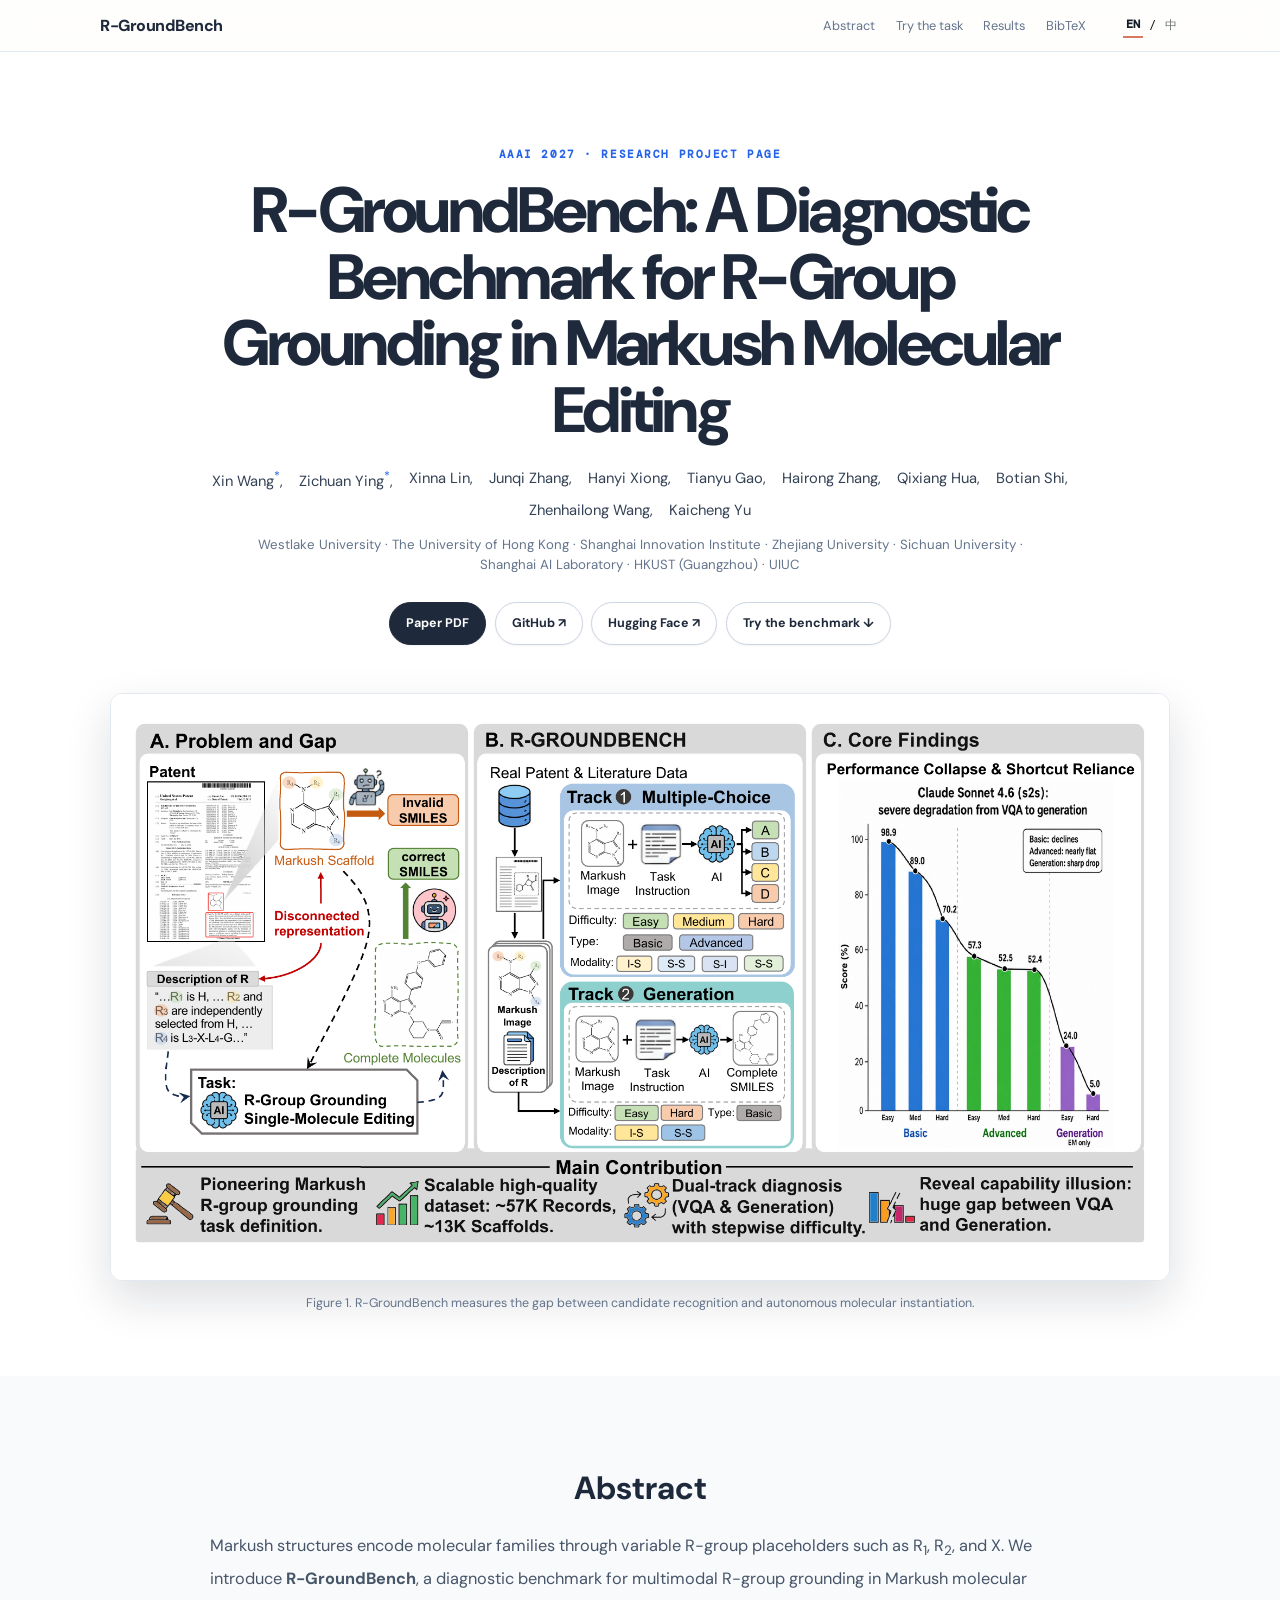
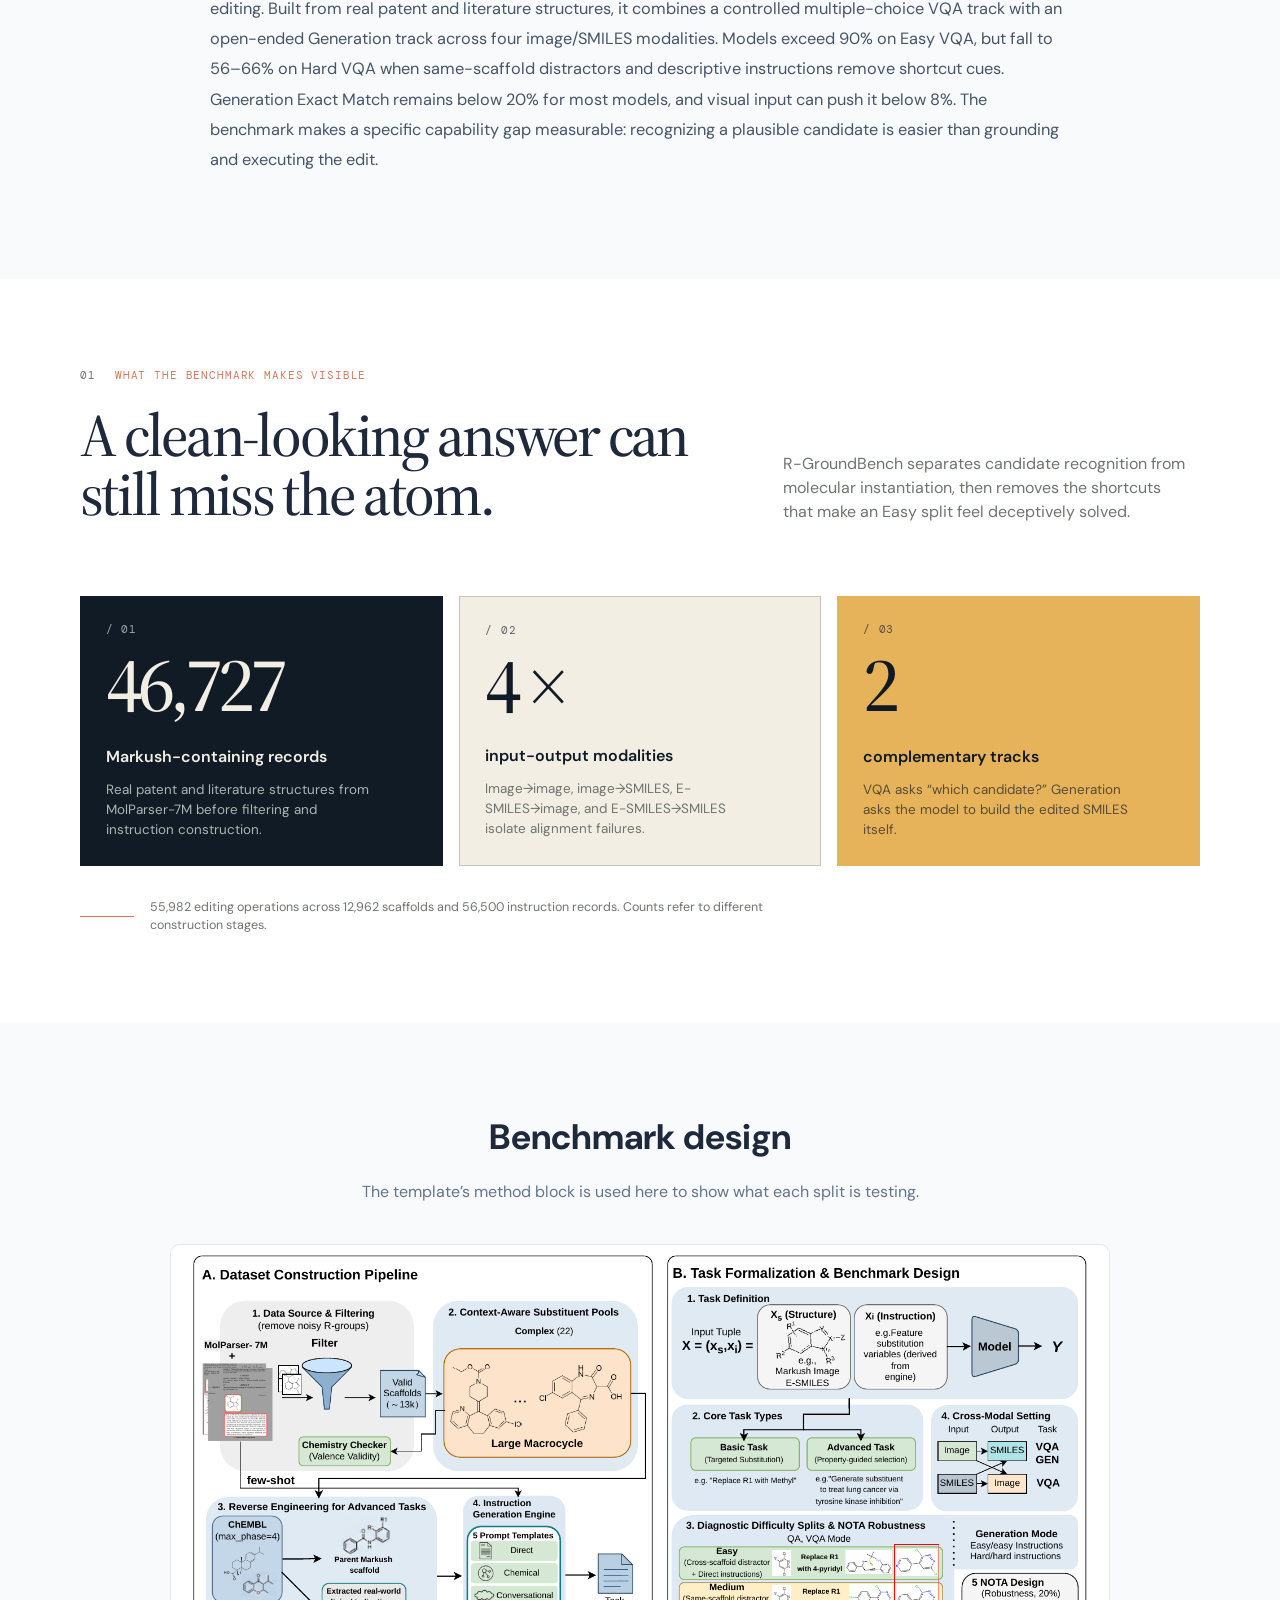
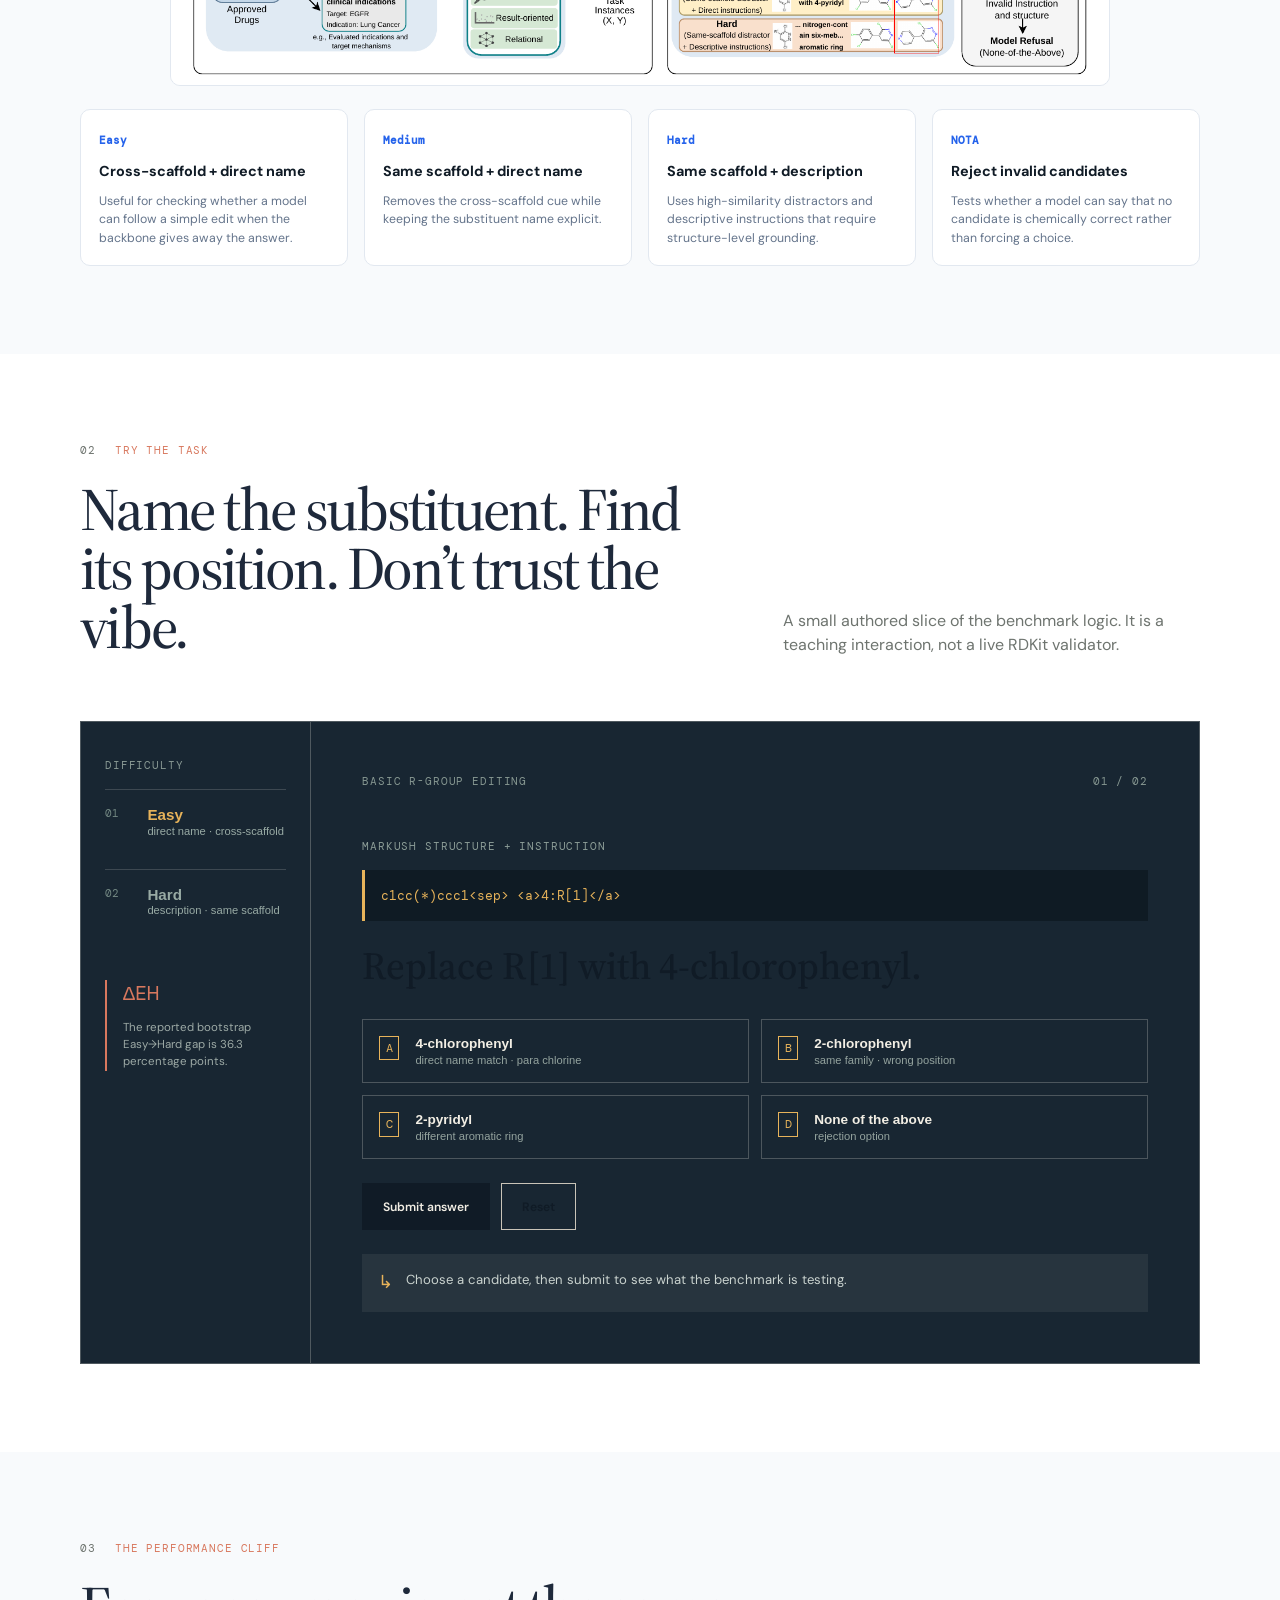
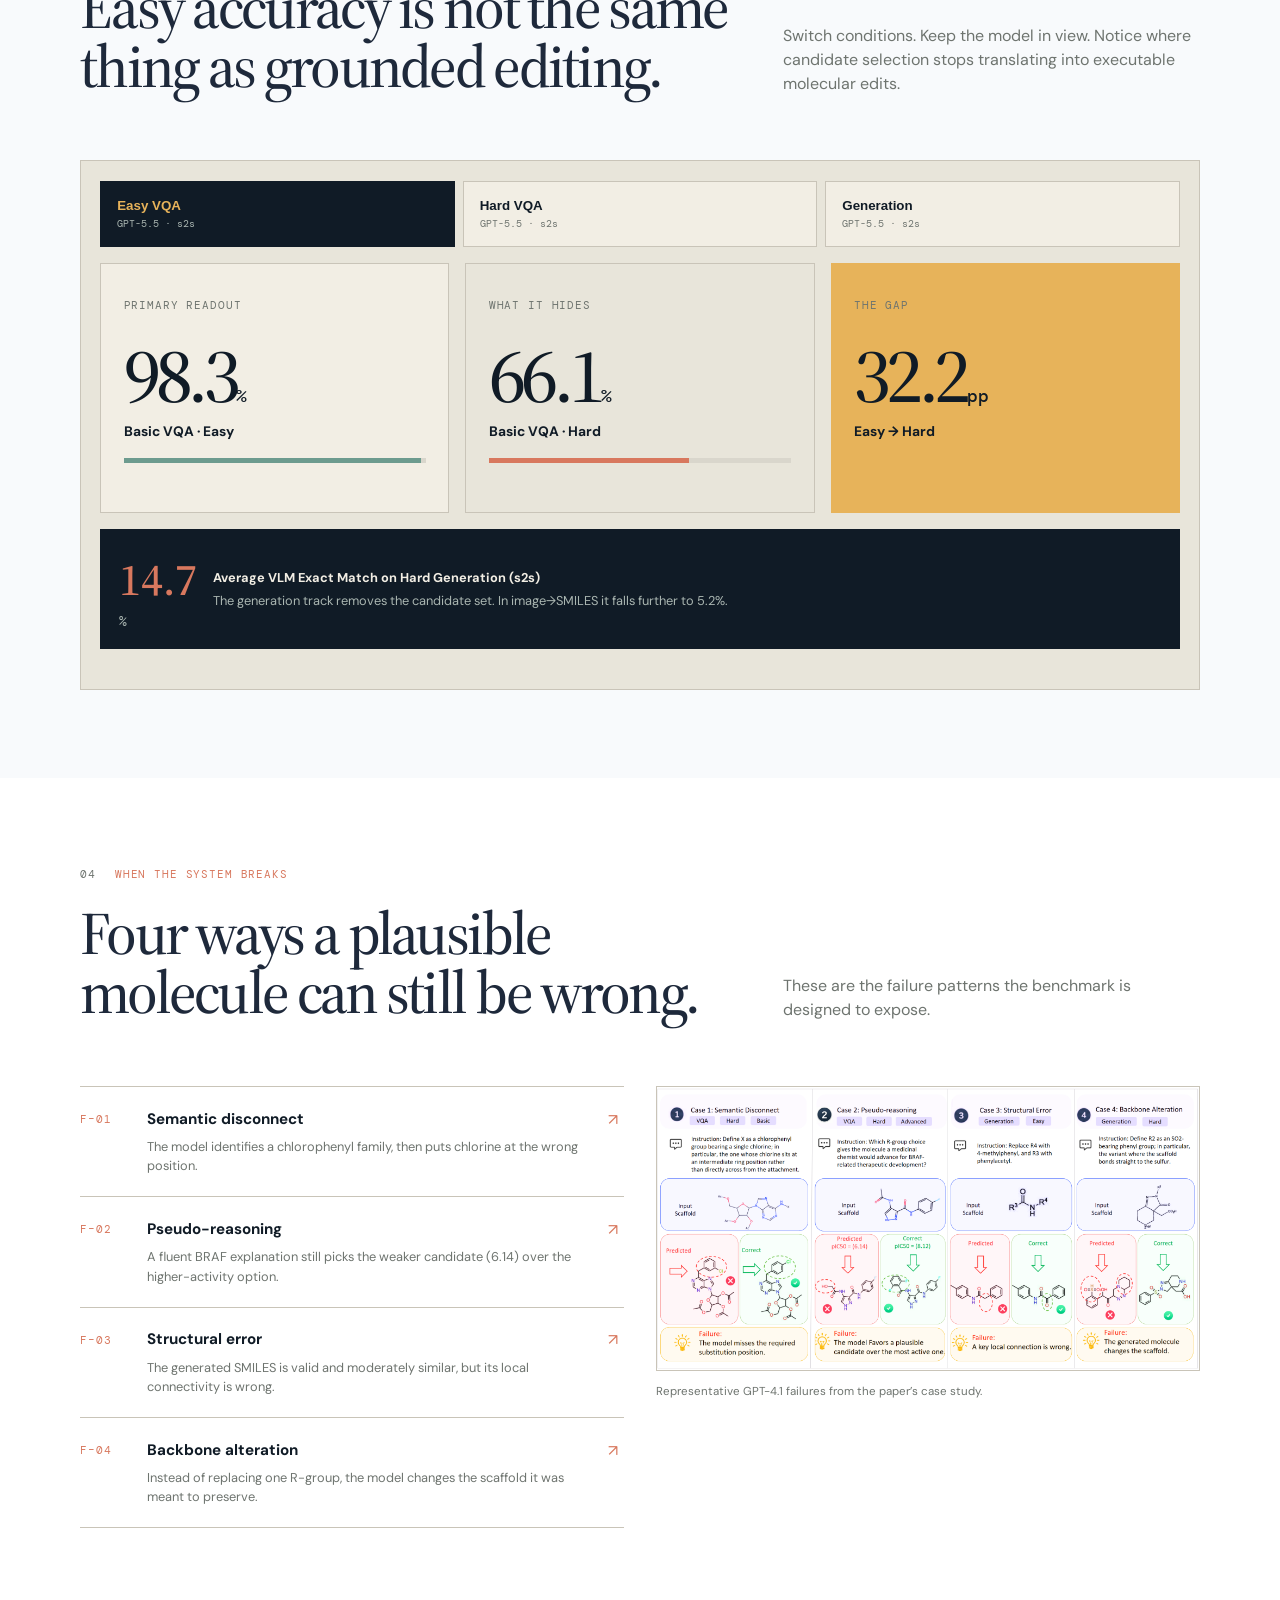
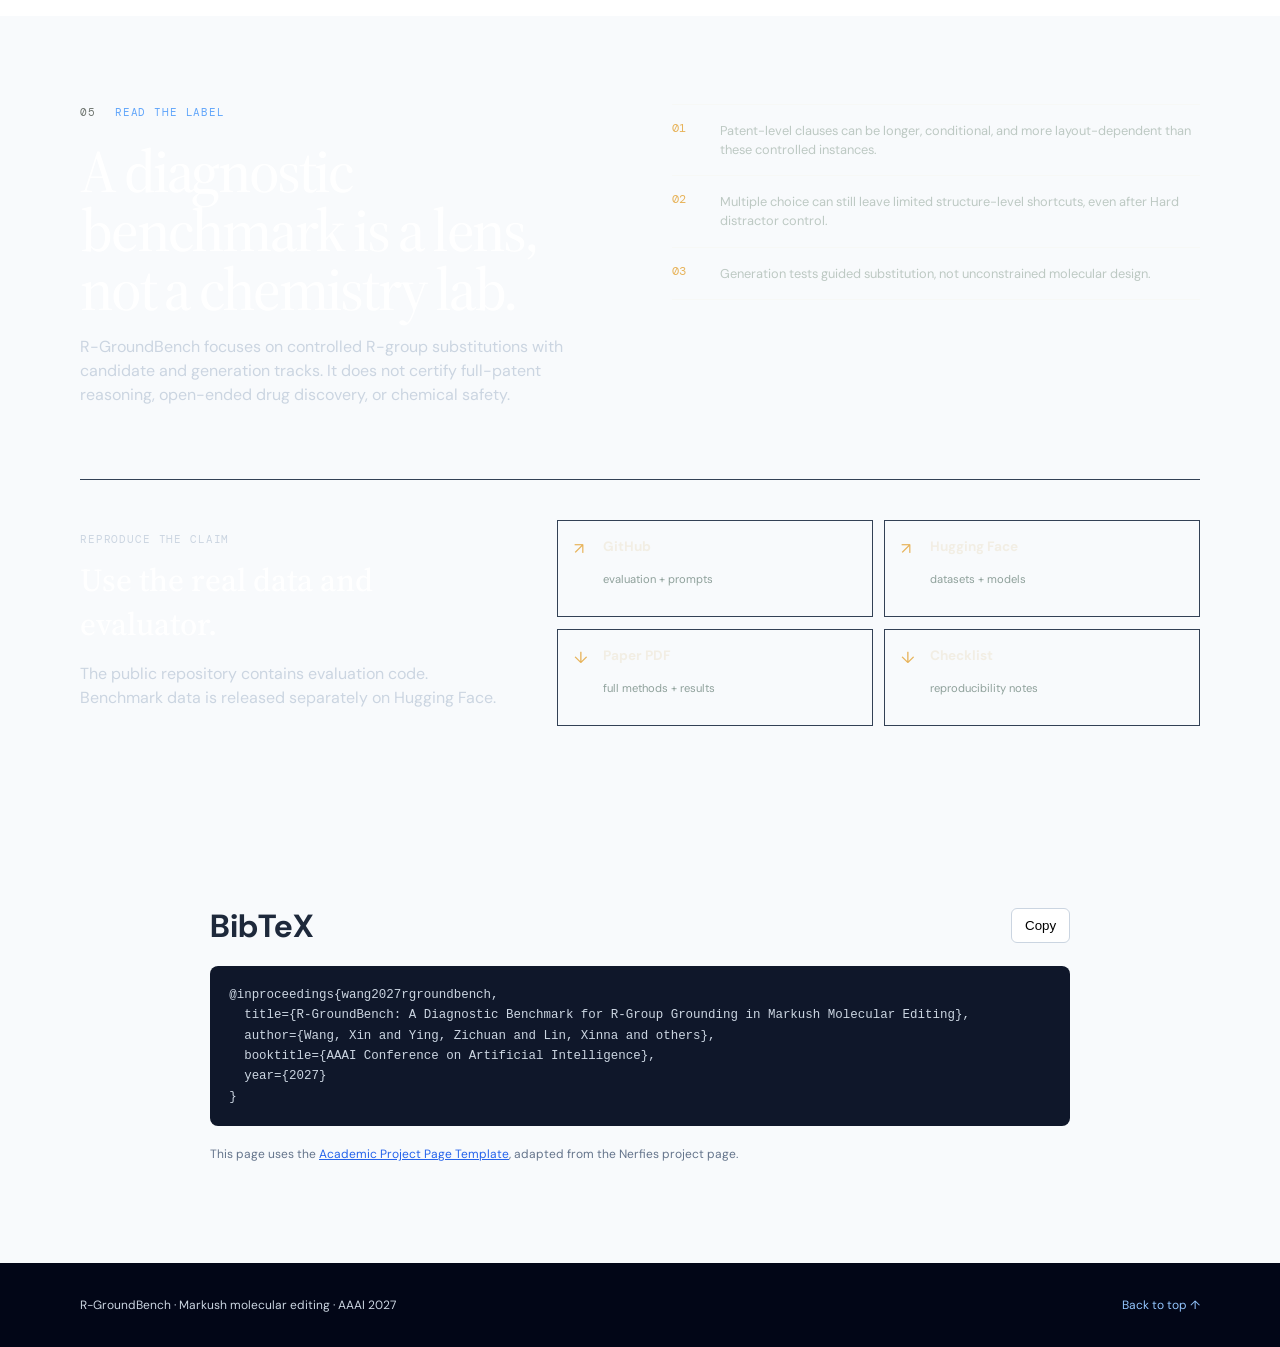
==== outputs/r-groundbench-site/index.html @ 8de6cf49 "feat: build R-GroundBench academic project page" ====
<!doctype html>
<html lang="en">
<head>
  <meta charset="utf-8"><meta name="viewport" content="width=device-width, initial-scale=1">
  <meta name="title" content="R-GroundBench — A Diagnostic Benchmark for R-Group Grounding in Markush Molecular Editing">
  <meta name="description" content="R-GroundBench evaluates whether models can ground abstract R-groups and execute precise Markush molecular edits across VQA and generation tasks.">
  <meta name="keywords" content="R-GroundBench, Markush, R-group grounding, molecular editing, multimodal benchmark, chemistry AI">
  <meta name="author" content="Xin Wang, Zichuan Ying, Xinna Lin, Junqi Zhang, Hanyi Xiong, Tianyu Gao, Hairong Zhang, Qixiang Hua, Botian Shi, Zhenhailong Wang, Kaicheng Yu">
  <meta property="og:type" content="article"><meta property="og:title" content="R-GroundBench"><meta property="og:description" content="A diagnostic benchmark for R-group grounding in Markush molecular editing.">
  <meta name="theme-color" content="#2563eb"><title>R-GroundBench | Academic Project Page</title>
  <link rel="icon" href="data:image/svg+xml,%3Csvg xmlns='http://www.w3.org/2000/svg' viewBox='0 0 64 64'%3E%3Crect width='64' height='64' rx='14' fill='%232563eb'/%3E%3Cpath d='M14 44 25 18h8l17 26h-9l-3.4-6.8H24.2L21.5 44H14Zm13.7-13.5h6.7L31 22.9l-3.3 7.6Z' fill='white'/%3E%3C/svg%3E">
  <link rel="stylesheet" href="styles.css">
</head>
<body>
<a class="skip-link" href="#main" data-i18n="skip">Skip to content</a>
<header class="academic-nav"><div class="academic-nav-inner"><a class="template-brand" href="#hero">R-GroundBench</a><nav><a href="#abstract">Abstract</a><a href="#try" data-i18n="navTry">Try the task</a><a href="#results">Results</a><a href="#BibTeX">BibTeX</a></nav><div class="language-toggle" role="group" aria-label="Language"><button class="lang-button is-active" type="button" data-lang="en" aria-pressed="true">EN</button><span>/</span><button class="lang-button" type="button" data-lang="zh" aria-pressed="false">中</button></div></div></header>
<main id="main">
  <section class="academic-hero" id="hero"><div class="academic-hero-inner"><p class="publication-kicker">AAAI 2027 · RESEARCH PROJECT PAGE</p><h1 class="publication-title">R-GroundBench: A Diagnostic Benchmark for R-Group Grounding in Markush Molecular Editing</h1><div class="publication-authors"><span>Xin Wang<sup>*</sup></span><span>Zichuan Ying<sup>*</sup></span><span>Xinna Lin</span><span>Junqi Zhang</span><span>Hanyi Xiong</span><span>Tianyu Gao</span><span>Hairong Zhang</span><span>Qixiang Hua</span><span>Botian Shi</span><span>Zhenhailong Wang</span><span>Kaicheng Yu</span></div><p class="publication-affiliations">Westlake University · The University of Hong Kong · Shanghai Innovation Institute · Zhejiang University · Sichuan University · Shanghai AI Laboratory · HKUST (Guangzhou) · UIUC</p><div class="publication-links"><a class="academic-button primary" href="assets/paper.pdf">Paper PDF</a><a class="academic-button" href="https://github.com/CrisYing/R-GROUNDBENCH/" target="_blank" rel="noreferrer">GitHub ↗</a><a class="academic-button" href="https://huggingface.co/Crisying" target="_blank" rel="noreferrer">Hugging Face ↗</a><a class="academic-button" href="#try" data-i18n="heroCta">Try the benchmark ↓</a></div></div><div class="teaser-wrap"><img src="assets/teaser.png" alt="R-GroundBench overview: the R-group grounding challenge, benchmark tracks, and the recognition-to-generation gap"><p class="teaser-caption">Figure 1. R-GroundBench measures the gap between candidate recognition and autonomous molecular instantiation.</p></div></section>

  <section class="academic-section abstract-section" id="abstract"><div class="academic-container narrow"><h2>Abstract</h2><p>Markush structures encode molecular families through variable R-group placeholders such as R<sub>1</sub>, R<sub>2</sub>, and X. We introduce <strong>R-GroundBench</strong>, a diagnostic benchmark for multimodal R-group grounding in Markush molecular editing. Built from real patent and literature structures, it combines a controlled multiple-choice VQA track with an open-ended Generation track across four image/SMILES modalities. Models exceed 90% on Easy VQA, but fall to 56–66% on Hard VQA when same-scaffold distractors and descriptive instructions remove shortcut cues. Generation Exact Match remains below 20% for most models, and visual input can push it below 8%. The benchmark makes a specific capability gap measurable: recognizing a plausible candidate is easier than grounding and executing the edit.</p></div></section>

  <section class="academic-section" id="evidence"><div class="academic-container"><div class="section-kicker"><span>01</span><span data-i18n="evidenceKicker">WHAT THE BENCHMARK MAKES VISIBLE</span></div><div class="section-heading"><h2 data-i18n="evidenceTitle">A clean-looking answer can still miss the atom.</h2><p data-i18n="evidenceIntro">R-GroundBench separates candidate recognition from molecular instantiation, then removes the shortcuts that make an Easy split feel deceptively solved.</p></div><div class="evidence-grid"><article class="evidence-card card-dark"><span class="card-index">/ 01</span><strong>46,727</strong><h3 data-i18n="evidence1Title">Markush-containing records</h3><p data-i18n="evidence1Body">Real patent and literature structures from MolParser-7M before filtering and instruction construction.</p></article><article class="evidence-card card-paper"><span class="card-index">/ 02</span><strong>4 ×</strong><h3 data-i18n="evidence2Title">input-output modalities</h3><p data-i18n="evidence2Body">Image→image, image→SMILES, E-SMILES→image, and E-SMILES→SMILES isolate alignment failures.</p></article><article class="evidence-card card-amber"><span class="card-index">/ 03</span><strong>2</strong><h3 data-i18n="evidence3Title">complementary tracks</h3><p data-i18n="evidence3Body">VQA asks “which candidate?” Generation asks the model to build the edited SMILES itself.</p></article></div><div class="evidence-foot"><span class="rule"></span><p data-i18n="evidenceFoot">55,982 editing operations across 12,962 scaffolds and 56,500 instruction records. Counts refer to different construction stages.</p></div></div></section>

  <section class="academic-section method-section"><div class="academic-container"><h2>Benchmark design</h2><p class="section-intro">The template’s method block is used here to show what each split is testing.</p><img class="method-figure" src="assets/framework.png" alt="R-GroundBench construction pipeline and task formulation"><div class="method-grid"><article><span>Easy</span><h3>Cross-scaffold + direct name</h3><p>Useful for checking whether a model can follow a simple edit when the backbone gives away the answer.</p></article><article><span>Medium</span><h3>Same scaffold + direct name</h3><p>Removes the cross-scaffold cue while keeping the substituent name explicit.</p></article><article><span>Hard</span><h3>Same scaffold + description</h3><p>Uses high-similarity distractors and descriptive instructions that require structure-level grounding.</p></article><article><span>NOTA</span><h3>Reject invalid candidates</h3><p>Tests whether a model can say that no candidate is chemically correct rather than forcing a choice.</p></article></div></div></section>

  <section class="academic-section interactive-section" id="try"><div class="academic-container"><div class="section-kicker"><span>02</span><span data-i18n="tryKicker">TRY THE TASK</span></div><div class="section-heading"><h2 id="try-title" data-i18n="tryTitle">Name the substituent. Find its position. Don’t trust the vibe.</h2><p data-i18n="tryIntro">A small authored slice of the benchmark logic. It is a teaching interaction, not a live RDKit validator.</p></div><div class="task-shell"><aside class="task-sidebar"><p class="eyebrow" data-i18n="difficultyLabel">DIFFICULTY</p><button class="difficulty-button is-active" type="button" data-difficulty="easy" aria-pressed="true"><span>01</span><b data-i18n="easy">Easy</b><small data-i18n="easyHint">direct name · cross-scaffold</small></button><button class="difficulty-button" type="button" data-difficulty="hard" aria-pressed="false"><span>02</span><b data-i18n="hard">Hard</b><small data-i18n="hardHint">description · same scaffold</small></button><div class="task-side-note"><span>ΔEH</span><p data-i18n="taskSideNote">The reported bootstrap Easy→Hard gap is 36.3 percentage points.</p></div></aside><div class="task-main"><div class="task-meta"><span id="task-type">BASIC R-GROUP EDITING</span><span id="task-count">01 / 02</span></div><div class="task-question"><p class="eyebrow" data-i18n="questionLabel">MARKUSH STRUCTURE + INSTRUCTION</p><div class="smiles-box" id="smiles-text"></div><h3 id="question-text"></h3></div><div class="options" id="options" role="radiogroup" aria-label="Candidate answers"></div><div class="task-actions"><button class="button button-primary" id="submit-answer" type="button" disabled data-i18n="submit">Submit answer</button><button class="button button-quiet" id="reset-answer" type="button" data-i18n="reset">Reset</button></div><div class="feedback" id="feedback" role="status" aria-live="polite"><span class="feedback-icon">↳</span><span data-i18n="feedbackPlaceholder">Choose a candidate, then submit to see what the benchmark is testing.</span></div></div></div></div></section>

  <section class="academic-section results-section" id="results"><div class="academic-container"><div class="section-kicker"><span>03</span><span data-i18n="cliffKicker">THE PERFORMANCE CLIFF</span></div><div class="section-heading"><h2 id="cliff-title" data-i18n="cliffTitle">Easy accuracy is not the same thing as grounded editing.</h2><p data-i18n="cliffIntro">Switch conditions. Keep the model in view. Notice where candidate selection stops translating into executable molecular edits.</p></div><div class="cliff-shell" id="cliff"><div class="cliff-controls" role="group" aria-label="Performance condition"><button class="cliff-button is-active" type="button" data-metric="easy" aria-pressed="true"><span data-i18n="metricEasy">Easy VQA</span><small>GPT-5.5 · s2s</small></button><button class="cliff-button" type="button" data-metric="hard" aria-pressed="false"><span data-i18n="metricHard">Hard VQA</span><small>GPT-5.5 · s2s</small></button><button class="cliff-button" type="button" data-metric="generation" aria-pressed="false"><span data-i18n="metricGeneration">Generation</span><small>GPT-5.5 · s2s</small></button></div><div class="metric-grid"><article class="metric-card"><p class="eyebrow" data-i18n="metricPrimaryLabel">PRIMARY READOUT</p><strong id="metric-primary">98.3<span>%</span></strong><h3 id="metric-primary-name">Basic VQA · Easy</h3><div class="meter"><span id="meter-primary" style="width:98.3%"></span></div><p id="metric-primary-note"></p></article><article class="metric-card metric-card-outline"><p class="eyebrow" data-i18n="metricSecondaryLabel">WHAT IT HIDES</p><strong id="metric-secondary">66.1<span>%</span></strong><h3 id="metric-secondary-name">Basic VQA · Hard</h3><div class="meter meter-coral"><span id="meter-secondary" style="width:66.1%"></span></div><p id="metric-secondary-note"></p></article><article class="metric-card metric-card-amber"><p class="eyebrow" data-i18n="metricGapLabel">THE GAP</p><strong id="metric-gap">32.2<span>pp</span></strong><h3 id="metric-gap-name">Easy → Hard</h3><p id="metric-gap-note"></p></article></div><div class="cliff-callout"><div class="callout-number">14.7<span>%</span></div><p><b data-i18n="generationCalloutTitle">Average VLM Exact Match on Hard Generation (s2s)</b><span data-i18n="generationCalloutBody">The generation track removes the candidate set. In image→SMILES it falls further to 5.2%.</span></p></div><p class="chart-caption" id="metric-description" role="status" aria-live="polite"></p></div></div></section>

  <section class="academic-section failure-section" id="failures"><div class="academic-container"><div class="section-kicker"><span>04</span><span data-i18n="failuresKicker">WHEN THE SYSTEM BREAKS</span></div><div class="section-heading"><h2 data-i18n="failuresTitle">Four ways a plausible molecule can still be wrong.</h2><p data-i18n="failuresIntro">These are the failure patterns the benchmark is designed to expose.</p></div><div class="failure-layout"><div class="failure-list"><article class="failure-row"><span class="failure-code">F–01</span><div><h3 data-i18n="failure1Title">Semantic disconnect</h3><p data-i18n="failure1Body">The model identifies a chlorophenyl family, then puts chlorine at the wrong position.</p></div><span class="failure-signal">↗</span></article><article class="failure-row"><span class="failure-code">F–02</span><div><h3 data-i18n="failure2Title">Pseudo-reasoning</h3><p data-i18n="failure2Body">A fluent BRAF explanation still picks the weaker candidate (6.14) over the higher-activity option.</p></div><span class="failure-signal">↗</span></article><article class="failure-row"><span class="failure-code">F–03</span><div><h3 data-i18n="failure3Title">Structural error</h3><p data-i18n="failure3Body">The generated SMILES is valid and moderately similar, but its local connectivity is wrong.</p></div><span class="failure-signal">↗</span></article><article class="failure-row"><span class="failure-code">F–04</span><div><h3 data-i18n="failure4Title">Backbone alteration</h3><p data-i18n="failure4Body">Instead of replacing one R-group, the model changes the scaffold it was meant to preserve.</p></div><span class="failure-signal">↗</span></article></div><figure class="case-study"><img src="assets/case-study.png" alt="Four representative R-GroundBench failure cases"><figcaption data-i18n="caseCaption">Representative GPT-4.1 failures from the paper’s case study.</figcaption></figure></div></div></section>

  <section class="academic-section limits-section" id="limits"><div class="academic-container limits-panel"><div><div class="section-kicker"><span>05</span><span data-i18n="limitsKicker">READ THE LABEL</span></div><h2 data-i18n="limitsTitle">A diagnostic benchmark is a lens, not a chemistry lab.</h2><p data-i18n="limitsIntro">R-GroundBench focuses on controlled R-group substitutions with candidate and generation tracks. It does not certify full-patent reasoning, open-ended drug discovery, or chemical safety.</p></div><div class="limit-list"><div><span>01</span><p data-i18n="limit1">Patent-level clauses can be longer, conditional, and more layout-dependent than these controlled instances.</p></div><div><span>02</span><p data-i18n="limit2">Multiple choice can still leave limited structure-level shortcuts, even after Hard distractor control.</p></div><div><span>03</span><p data-i18n="limit3">Generation tests guided substitution, not unconstrained molecular design.</p></div></div></div><div class="academic-container resource-panel"><div><p class="eyebrow" data-i18n="reproKicker">REPRODUCE THE CLAIM</p><h3 data-i18n="reproTitle">Use the real data and evaluator.</h3><p data-i18n="reproBody">The public repository contains evaluation code. Benchmark data is released separately on Hugging Face.</p></div><div class="resource-links"><a href="https://github.com/CrisYing/R-GROUNDBENCH/" target="_blank" rel="noreferrer"><span>↗</span><b>GitHub</b><small data-i18n="githubSmall">evaluation + prompts</small></a><a href="https://huggingface.co/Crisying" target="_blank" rel="noreferrer"><span>↗</span><b>Hugging Face</b><small data-i18n="hfSmall">datasets + models</small></a><a href="assets/paper.pdf"><span>↓</span><b data-i18n="paperLink">Paper PDF</b><small data-i18n="paperSmall">full methods + results</small></a><a href="assets/reproducibility-checklist.pdf"><span>↓</span><b data-i18n="checkLink">Checklist</b><small data-i18n="checkSmall">reproducibility notes</small></a></div></div></section>

  <section class="academic-section bibtex-section" id="BibTeX"><div class="academic-container narrow"><div class="bibtex-header"><h2>BibTeX</h2><button class="copy-bibtex-btn" id="copy-bibtex" type="button">Copy</button></div><pre id="bibtex-code"><code>@inproceedings{wang2027rgroundbench,
  title={R-GroundBench: A Diagnostic Benchmark for R-Group Grounding in Markush Molecular Editing},
  author={Wang, Xin and Ying, Zichuan and Lin, Xinna and others},
  booktitle={AAAI Conference on Artificial Intelligence},
  year={2027}
}</code></pre><p class="template-credit">This page uses the <a href="https://github.com/eliahuhorwitz/Academic-project-page-template" target="_blank" rel="noreferrer">Academic Project Page Template</a>, adapted from the Nerfies project page.</p></div></section>
</main>
<footer class="academic-footer"><p>R-GroundBench · Markush molecular editing · AAAI 2027</p><a href="#hero">Back to top ↑</a></footer>
<script src="app.js" defer></script>
</body></html>
---- outputs/r-groundbench-site/styles.css ----
@import url('https://fonts.googleapis.com/css2?family=DM+Mono:wght@400;500&family=DM+Sans:wght@400;500;600;700&family=Source+Serif+4:ital,wght@0,500;0,600;1,500;1,600&display=swap');
:root{--ink:#101b26;--ink-2:#1d2e3c;--paper:#f2eee4;--paper-2:#fbf8f1;--line:#c9c4b8;--muted:#6e746f;--amber:#e7b35a;--coral:#d8785e;--teal:#6d9b8e;--shadow:0 24px 60px rgba(16,27,38,.14)}
*{box-sizing:border-box}html{scroll-behavior:smooth}body{margin:0;background:var(--paper);color:var(--ink);font-family:'DM Sans',system-ui,sans-serif;line-height:1.5}.grain{position:fixed;inset:0;pointer-events:none;opacity:.05;background-image:url("data:image/svg+xml,%3Csvg xmlns='http://www.w3.org/2000/svg' width='140' height='140' viewBox='0 0 140 140'%3E%3Cfilter id='n'%3E%3CfeTurbulence type='fractalNoise' baseFrequency='.9' numOctaves='3' stitchTiles='stitch'/%3E%3C/filter%3E%3Crect width='100%25' height='100%25' filter='url(%23n)' opacity='.7'/%3E%3C/svg%3E");z-index:20}.skip-link{position:absolute;left:1rem;top:-3rem;padding:.7rem 1rem;background:var(--amber);color:var(--ink);z-index:30}.skip-link:focus{top:1rem}.topbar{position:sticky;top:0;z-index:10;display:flex;align-items:center;justify-content:space-between;padding:1rem clamp(1.2rem,4vw,4.5rem);background:rgba(242,238,228,.9);backdrop-filter:blur(14px);border-bottom:1px solid var(--line)}.brand{display:flex;align-items:center;gap:.65rem;color:var(--ink);text-decoration:none;letter-spacing:.08em}.brand-mark{display:grid;place-items:center;width:2rem;height:2rem;background:var(--ink);color:var(--amber);font-family:'DM Mono',monospace;font-weight:500}.brand strong,.brand em{display:block;font-size:.76rem;line-height:1.05;font-style:normal}.brand em{font-weight:400;letter-spacing:.16em}.topbar nav{display:flex;gap:1.6rem}.topbar nav a,.text-link,.footer a{font-size:.78rem;color:var(--ink);text-decoration:none}.topbar nav a:hover,.text-link:hover,.footer a:hover{text-decoration:underline;text-underline-offset:4px}.language-toggle{display:flex;gap:.35rem;align-items:center;font-family:'DM Mono',monospace;font-size:.72rem}.lang-button{border:0;background:none;padding:.2rem;color:var(--muted);font:inherit;cursor:pointer}.lang-button.is-active{color:var(--ink);font-weight:600;border-bottom:2px solid var(--coral)}.section-pad{padding:clamp(4.5rem,9vw,8.5rem) clamp(1.2rem,7vw,8rem)}.hero{min-height:calc(100vh - 4.5rem);display:grid;grid-template-columns:minmax(0,1fr) minmax(360px, .9fr);align-items:center;gap:clamp(2rem,7vw,8rem);background:linear-gradient(135deg,#f2eee4 60%,#e6eadf 60%)}.eyebrow,.section-kicker,.task-meta,.smiles-box,.card-index,.failure-code{font-family:'DM Mono',monospace;letter-spacing:.08em;text-transform:uppercase;font-size:.67rem}.eyebrow{display:flex;align-items:center;gap:.5rem;color:var(--muted)}.eyebrow-dot{width:.45rem;height:.45rem;border-radius:50%;background:var(--coral);display:inline-block}.hero h1{max-width:700px;margin:1.1rem 0 1.25rem;font-family:'Source Serif 4',Georgia,serif;font-size:clamp(3.3rem,8vw,7.2rem);line-height:.92;letter-spacing:-.055em;font-weight:500}.hero h1 i{color:var(--coral);font-style:italic}.hero-lede{max-width:570px;font-size:clamp(1rem,1.5vw,1.22rem);color:var(--ink-2)}.hero-actions{display:flex;align-items:center;gap:1.4rem;flex-wrap:wrap;margin-top:2rem}.button{display:inline-flex;align-items:center;gap:1rem;border:1px solid var(--ink);padding:.9rem 1.25rem;font:600 .76rem 'DM Sans',sans-serif;cursor:pointer;text-decoration:none}.button-primary{background:var(--ink);color:var(--paper)}.button-primary:hover{background:var(--ink-2);transform:translateY(-2px)}.button-quiet{background:transparent;color:var(--ink);border-color:var(--line)}.button:focus-visible,.difficulty-button:focus-visible,.cliff-button:focus-visible,.lang-button:focus-visible,a:focus-visible{outline:3px solid var(--coral);outline-offset:3px}.hero-proof{display:flex;align-items:baseline;gap:.75rem;margin-top:3.4rem;max-width:390px;border-top:1px solid var(--line);padding-top:1rem}.proof-number{font:600 1.35rem 'DM Mono',monospace;color:var(--coral)}.hero-proof span:last-child{font-size:.8rem;color:var(--muted)}.hero-visual{position:relative;min-height:430px;background:var(--ink);box-shadow:var(--shadow);overflow:hidden}.hero-visual:before{content:'';position:absolute;inset:1rem;border:1px solid rgba(242,238,228,.25);pointer-events:none}.visual-stamp{position:absolute;z-index:1;left:2rem;top:2rem;color:var(--paper);display:flex;flex-direction:column;gap:.25rem}.visual-stamp span,.visual-stamp small{font: .62rem 'DM Mono',monospace;letter-spacing:.12em;color:#abb5b2}.visual-stamp strong{font:1.35rem 'DM Mono',monospace;color:var(--amber)}.molecule{width:100%;height:auto;position:absolute;inset:4rem 0 auto}.bond{fill:none;stroke:#d7ded7;stroke-width:4}.bond.thin{opacity:.35;stroke-width:2}.bond.accent{stroke:var(--amber)}.node{fill:var(--ink);stroke:#d7ded7;stroke-width:3}.node.hot{fill:var(--coral);stroke:var(--amber);stroke-width:4}.molecule text{font:600 1rem 'DM Mono',monospace;fill:var(--amber)}.molecule .svg-note{font-size:.7rem;fill:#abb5b2;font-weight:400}.visual-note{position:absolute;bottom:2rem;left:2rem;right:2rem;display:flex;gap:1rem;align-items:flex-start;border-top:1px solid rgba(242,238,228,.25);padding-top:1rem;color:var(--paper)}.visual-note span{font: .8rem 'DM Mono',monospace;color:var(--amber)}.visual-note p{margin:0;max-width:300px;font-size:.83rem}.section-kicker{display:flex;gap:1.2rem;color:var(--coral);margin-bottom:1.4rem}.section-kicker span:first-child{color:var(--muted)}.section-heading{display:grid;grid-template-columns:minmax(0,1.1fr) minmax(240px,.7fr);gap:3rem;align-items:end}.section-heading h2,.limits-panel h2{margin:0;font:500 clamp(2.2rem,4.7vw,4.8rem)/.98 'Source Serif 4',Georgia,serif;letter-spacing:-.045em}.section-heading p{margin:0;color:var(--muted);max-width:410px}.evidence{background:var(--paper-2)}.evidence-grid{display:grid;grid-template-columns:repeat(3,1fr);gap:1rem;margin-top:4.5rem}.evidence-card{min-height:270px;padding:1.6rem;display:flex;flex-direction:column;justify-content:space-between}.evidence-card strong{font:500 clamp(3rem,6vw,5.3rem)/.9 'Source Serif 4',Georgia,serif;letter-spacing:-.06em}.evidence-card h3{margin:.8rem 0 0;font:600 1rem 'DM Sans',sans-serif}.evidence-card p{margin:0;color:var(--muted);font-size:.84rem;max-width:280px}.card-dark{background:var(--ink);color:var(--paper)}.card-dark p{color:#aab6b1}.card-paper{border:1px solid var(--line);background:var(--paper)}.card-amber{background:var(--amber)}.card-amber p{color:#594b35}.card-index{opacity:.65}.evidence-foot{display:flex;align-items:center;gap:1rem;margin-top:2rem}.evidence-foot .rule{width:54px;height:1px;background:var(--coral)}.evidence-foot p{font-size:.78rem;color:var(--muted);max-width:680px;margin:0}.try{background:var(--ink);color:var(--paper)}.try .section-heading p,.try .section-kicker{color:#aab6b1}.try .section-kicker span:first-child{color:#71827f}.task-shell{display:grid;grid-template-columns:230px minmax(0,1fr);margin-top:4rem;border:1px solid rgba(242,238,228,.25);background:#182632}.task-sidebar{padding:1.5rem;border-right:1px solid rgba(242,238,228,.25)}.task-sidebar .eyebrow{color:#889893}.difficulty-button{display:grid;grid-template-columns:2rem 1fr;gap:.1rem .65rem;width:100%;margin:1rem 0 0;padding:1rem 0;text-align:left;border:0;border-top:1px solid rgba(242,238,228,.17);background:none;color:#98aaa4;cursor:pointer}.difficulty-button span{grid-row:span 2;font: .67rem 'DM Mono',monospace;color:#728782}.difficulty-button b{font-size:.95rem;color:inherit}.difficulty-button small{font-size:.7rem;color:inherit}.difficulty-button.is-active b{color:var(--amber)}.task-side-note{margin-top:3rem;border-left:2px solid var(--coral);padding-left:1rem}.task-side-note span{font:1.25rem 'DM Mono',monospace;color:var(--coral)}.task-side-note p{font-size:.72rem;color:#9ca9a5}.task-main{padding:clamp(1.5rem,4vw,3.5rem)}.task-meta{display:flex;justify-content:space-between;color:#869791}.task-question{margin:3rem 0 2rem}.task-question .eyebrow{color:#8c9d97}.smiles-box{margin:1rem 0 1.5rem;padding:1rem;background:#0f1b24;border-left:3px solid var(--amber);color:var(--amber);font-size:.8rem;text-transform:none;letter-spacing:0;overflow:auto}.task-question h3{margin:0;max-width:700px;font:500 clamp(1.6rem,3vw,2.6rem)/1.1 'Source Serif 4',Georgia,serif}.options{display:grid;grid-template-columns:repeat(2,1fr);gap:.75rem}.option-card{display:flex;align-items:flex-start;gap:1rem;padding:1rem;border:1px solid rgba(242,238,228,.24);background:transparent;color:var(--paper);text-align:left;cursor:pointer}.option-card:hover{border-color:var(--amber)}.option-card.is-selected{border-color:var(--amber);background:rgba(231,179,90,.12)}.option-letter{font: .75rem 'DM Mono',monospace;color:var(--amber);border:1px solid var(--amber);padding:.2rem .35rem}.option-card strong{font-size:.85rem}.option-card small{display:block;color:#94a39e;font-size:.7rem;margin-top:.2rem}.task-actions{display:flex;gap:.7rem;margin-top:1.5rem}.feedback{display:flex;align-items:flex-start;gap:.8rem;min-height:3.6rem;margin-top:1.5rem;padding:1rem;background:rgba(242,238,228,.07);font-size:.82rem;color:#cad3cf}.feedback.is-correct{border-left:3px solid var(--teal)}.feedback.is-wrong{border-left:3px solid var(--coral)}.feedback-icon{color:var(--amber);font:1.15rem 'DM Mono',monospace}.cliff{background:var(--paper-2)}.cliff-shell{margin-top:4rem;padding:1.2rem;background:#e8e5da;border:1px solid var(--line)}.cliff-controls{display:flex;gap:.5rem;margin-bottom:1rem}.cliff-button{flex:1;padding:1rem;text-align:left;border:1px solid var(--line);background:var(--paper);color:var(--muted);cursor:pointer}.cliff-button span,.cliff-button small{display:block}.cliff-button span{font-weight:600;color:var(--ink)}.cliff-button small{font:.64rem 'DM Mono',monospace;margin-top:.3rem}.cliff-button.is-active{background:var(--ink);color:var(--paper);border-color:var(--ink)}.cliff-button.is-active span{color:var(--amber)}.cliff-button.is-active small{color:#aab6b1}.metric-grid{display:grid;grid-template-columns:repeat(3,1fr);gap:1rem}.metric-card{padding:1.4rem;background:var(--paper);border:1px solid var(--line);min-height:250px}.metric-card-outline{background:transparent}.metric-card-amber{background:var(--amber);border-color:var(--amber)}.metric-card strong{display:block;margin-top:1.7rem;font:500 clamp(3rem,6vw,5rem)/.9 'Source Serif 4',Georgia,serif;letter-spacing:-.06em}.metric-card strong span{font:500 1.1rem 'DM Mono',monospace;letter-spacing:0}.metric-card h3{font-size:.86rem;margin:.7rem 0 1rem}.metric-card p:last-child{font-size:.78rem;color:var(--muted);margin-bottom:0}.metric-card-amber p:last-child{color:#604f31}.meter{height:5px;background:#d9d6cc}.meter span{display:block;height:100%;background:var(--teal);transition:width .35s}.meter-coral span{background:var(--coral)}.cliff-callout{display:flex;gap:1rem;align-items:center;margin-top:1rem;padding:1.2rem;background:var(--ink);color:var(--paper)}.callout-number{font:500 2.8rem 'Source Serif 4',Georgia,serif;color:var(--coral);white-space:nowrap}.callout-number span{font: .8rem 'DM Mono',monospace}.cliff-callout p{margin:0;font-size:.8rem}.cliff-callout b,.cliff-callout span{display:block}.cliff-callout span{color:#aab6b1;margin-top:.2rem}.chart-caption{font:.72rem 'DM Mono',monospace;color:var(--muted);margin:1.3rem 0 .3rem}.failures{background:var(--paper)}.failure-layout{display:grid;grid-template-columns:1fr 1fr;gap:2rem;margin-top:4rem}.failure-list{border-top:1px solid var(--line)}.failure-row{display:grid;grid-template-columns:3.2rem 1fr 1rem;gap:1rem;padding:1.3rem 0;border-bottom:1px solid var(--line)}.failure-code{color:var(--coral);padding-top:.2rem}.failure-row h3{margin:0;font-size:.95rem}.failure-row p{margin:.4rem 0 0;font-size:.8rem;color:var(--muted)}.failure-signal{color:var(--coral)}.case-study{margin:0}.case-study img{display:block;width:100%;background:#fff;border:1px solid var(--line)}.case-study figcaption{font-size:.72rem;color:var(--muted);margin-top:.7rem}.limits{background:var(--ink);color:var(--paper)}.limits-panel{display:grid;grid-template-columns:minmax(0,1fr) minmax(250px,.7fr);gap:5rem;align-items:start}.limits .section-kicker{color:var(--amber)}.limits-panel h2{max-width:680px}.limits-panel>div>p{max-width:560px;color:#aab6b1}.limit-list{border-top:1px solid rgba(242,238,228,.25)}.limit-list div{display:grid;grid-template-columns:2rem 1fr;gap:1rem;border-bottom:1px solid rgba(242,238,228,.25);padding:1rem 0}.limit-list span{font: .72rem 'DM Mono',monospace;color:var(--amber)}.limit-list p{margin:0;color:#bdc9c3;font-size:.8rem}.reproduce{display:grid;grid-template-columns:.8fr 1.2fr;gap:3rem;margin-top:6rem;padding-top:2rem;border-top:1px solid rgba(242,238,228,.25)}.reproduce .eyebrow{color:var(--amber)}.reproduce h3{font:500 2rem 'Source Serif 4',Georgia,serif;margin:.5rem 0}.reproduce p{color:#aab6b1;font-size:.82rem}.resource-links{display:grid;grid-template-columns:repeat(2,1fr);gap:.7rem}.resource-links a{display:grid;grid-template-columns:1.2rem 1fr;gap:.1rem .6rem;padding:1rem;border:1px solid rgba(242,238,228,.25);color:var(--paper);text-decoration:none}.resource-links a:hover{border-color:var(--amber)}.resource-links a span{grid-row:span 2;color:var(--amber)}.resource-links b{font-size:.85rem}.resource-links small{color:#8fa19b;font-size:.7rem}.footer{display:flex;align-items:center;gap:.9rem;padding:1.5rem clamp(1.2rem,7vw,8rem);background:#0c151d;color:var(--paper)}.footer p{display:flex;flex-direction:column;gap:.1rem;margin:0;flex:1}.footer p strong{font-size:.75rem;letter-spacing:.12em}.footer p small{color:#85958f;font-size:.7rem}.footer a{color:var(--paper);font-size:.75rem}@media (max-width:900px){.topbar nav{display:none}.hero{grid-template-columns:1fr;padding-top:4rem}.hero-visual{min-height:390px}.section-heading,.limits-panel,.reproduce{grid-template-columns:1fr;gap:1.5rem}.evidence-grid,.metric-grid{grid-template-columns:1fr}.failure-layout{grid-template-columns:1fr}.task-shell{grid-template-columns:1fr}.task-sidebar{border-right:0;border-bottom:1px solid rgba(242,238,228,.25);display:grid;grid-template-columns:1fr 1fr;gap:.5rem}.task-sidebar .eyebrow,.task-side-note{grid-column:1/-1}.difficulty-button{margin:0}.task-side-note{margin-top:1rem}.reproduce{margin-top:4rem}.resource-links{max-width:600px}}@media (max-width:600px){.topbar{padding:.9rem 1rem}.section-pad{padding:4rem 1rem}.hero h1{font-size:3.55rem}.hero-visual{min-height:340px}.molecule{top:5rem}.visual-note{bottom:1.3rem;left:1.3rem}.options,.resource-links{grid-template-columns:1fr}.cliff-controls{flex-direction:column}.cliff-button{flex:auto}.task-sidebar{grid-template-columns:1fr}.task-side-note{grid-column:auto}.failure-row{grid-template-columns:2.5rem 1fr 1rem}.case-study img{min-height:0}.footer{align-items:flex-start}.footer a{margin-left:auto}}@media (prefers-reduced-motion:reduce){*,*::before,*::after{scroll-behavior:auto!important;transition:none!important}}
/* Academic Project Page template adaptation */
.academic-nav{position:sticky;top:0;z-index:10;background:rgba(255,255,255,.93);backdrop-filter:blur(12px);border-bottom:1px solid #e2e8f0}.academic-nav-inner{max-width:1120px;margin:auto;padding:.8rem 1.25rem;display:flex;align-items:center;gap:2rem}.template-brand{font-weight:800;color:#1e293b;text-decoration:none;letter-spacing:-.03em}.academic-nav nav{display:flex;gap:1.3rem;margin-left:auto}.academic-nav nav a{color:#64748b;font-size:.8rem;text-decoration:none}.academic-nav nav a:hover{color:#2563eb}.academic-nav .language-toggle{margin-left:.3rem}.academic-hero{padding:5.2rem 1.2rem 4rem;background:#fff;text-align:center}.academic-hero-inner{max-width:1020px;margin:auto}.publication-kicker{font:600 .7rem 'DM Mono',monospace;letter-spacing:.14em;color:#2563eb}.publication-title{max-width:900px;margin:1.1rem auto 1.4rem;font:800 clamp(2.2rem,5vw,4.5rem)/1.04 'DM Sans',system-ui,sans-serif;letter-spacing:-.055em;color:#1e293b}.publication-authors{display:flex;flex-wrap:wrap;justify-content:center;gap:.45rem 1rem;max-width:900px;margin:auto;font-size:.92rem;color:#334155}.publication-authors span:not(:last-child)::after{content:','}.publication-authors sup{color:#2563eb}.publication-affiliations{max-width:800px;margin:.85rem auto 1.7rem;color:#64748b;font-size:.83rem}.publication-links{display:flex;justify-content:center;flex-wrap:wrap;gap:.55rem}.academic-button{display:inline-flex;padding:.7rem 1rem;border:1px solid #cbd5e1;border-radius:999px;background:#fff;color:#1e293b;font-size:.78rem;font-weight:700;text-decoration:none;box-shadow:0 1px 2px rgba(15,23,42,.05)}.academic-button:hover{border-color:#2563eb;color:#2563eb;transform:translateY(-1px)}.academic-button.primary{background:#1e293b;border-color:#1e293b;color:#fff}.teaser-wrap{max-width:1060px;margin:3rem auto 0}.teaser-wrap img{width:100%;display:block;border-radius:12px;box-shadow:0 18px 45px rgba(15,23,42,.14);border:1px solid #e2e8f0}.teaser-caption{margin:.8rem auto 0;max-width:820px;color:#64748b;font-size:.78rem}.academic-section{padding:5.5rem 1.2rem;background:#fff}.academic-section:nth-of-type(even){background:#f8fafc}.academic-container{max-width:1120px;margin:auto}.academic-container.narrow{max-width:860px}.academic-section h2{color:#1e293b}.abstract-section h2,.bibtex-section h2{margin:0 0 1.2rem;font-size:2rem;text-align:center}.abstract-section p{color:#475569;font-size:1.02rem;line-height:1.85}.method-section{text-align:center}.method-section>.academic-container>h2{margin:0 0 .5rem;font-size:2.2rem}.section-intro{color:#64748b}.method-figure{display:block;max-width:940px;width:100%;margin:2.5rem auto 0;border:1px solid #e2e8f0;border-radius:10px;background:#fff}.method-grid{display:grid;grid-template-columns:repeat(4,1fr);gap:1rem;margin-top:1.4rem;text-align:left}.method-grid article{padding:1.1rem;background:#fff;border:1px solid #e2e8f0;border-radius:10px}.method-grid article>span{font:600 .66rem 'DM Mono',monospace;color:#2563eb}.method-grid h3{font-size:.9rem;margin:.6rem 0}.method-grid p{font-size:.77rem;color:#64748b;margin:0}.interactive-section,.results-section,.failure-section{background:#fff}.limits-section{background:#0f172a;color:#fff}.limits-section .limits-panel{display:grid;grid-template-columns:1fr 1fr;gap:4rem}.limits-section h2{color:#fff}.limits-section .section-kicker{color:#60a5fa}.limits-section> .academic-container>div>p{color:#cbd5e1}.resource-panel{display:grid;grid-template-columns:.8fr 1.2fr;gap:3rem;margin-top:3.5rem;padding-top:2.5rem;border-top:1px solid #334155}.resource-panel h3{font:500 2rem 'Source Serif 4',Georgia,serif;color:#fff;margin:.3rem 0}.resource-panel p{color:#cbd5e1}.resource-links a{border-color:#334155}.bibtex-section{background:#f8fafc}.bibtex-header{display:flex;align-items:center;justify-content:space-between}.bibtex-header h2{text-align:left;margin:0}.copy-bibtex-btn{border:1px solid #cbd5e1;background:#fff;border-radius:6px;padding:.55rem .8rem;cursor:pointer}.bibtex-section pre{margin:1rem 0 1.2rem;padding:1.2rem;overflow:auto;background:#0f172a;color:#cbd5e1;border-radius:8px;font: .78rem/1.55 'DM Mono',monospace}.template-credit{font-size:.75rem;color:#64748b}.template-credit a{color:#2563eb}.academic-footer{display:flex;justify-content:space-between;align-items:center;padding:1.3rem max(1.2rem,calc((100vw - 1120px)/2));background:#020617;color:#cbd5e1;font-size:.75rem}.academic-footer a{color:#93c5fd;text-decoration:none}@media(max-width:800px){.academic-nav nav{display:none}.academic-nav-inner{justify-content:space-between}.method-grid,.limits-section .limits-panel,.resource-panel{grid-template-columns:1fr}.publication-title{font-size:2.4rem}.academic-section{padding:4rem 1rem}}
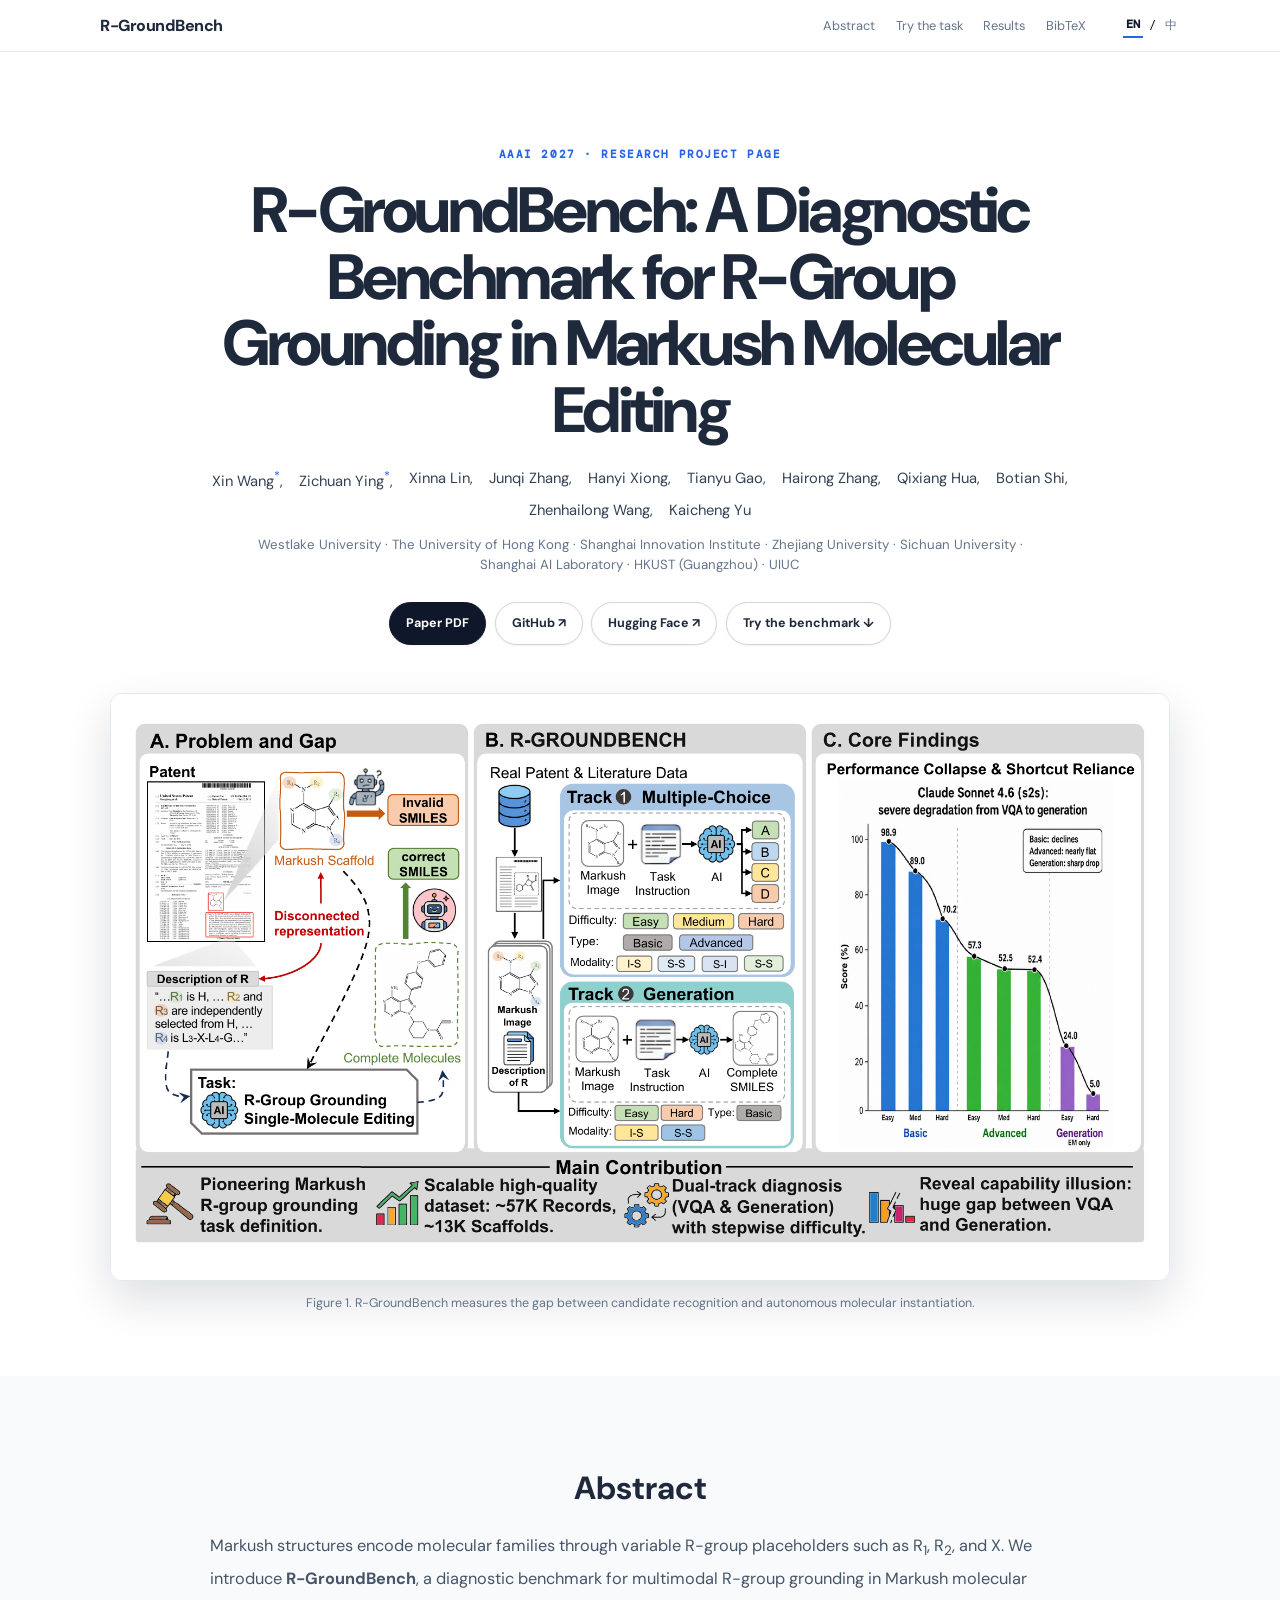
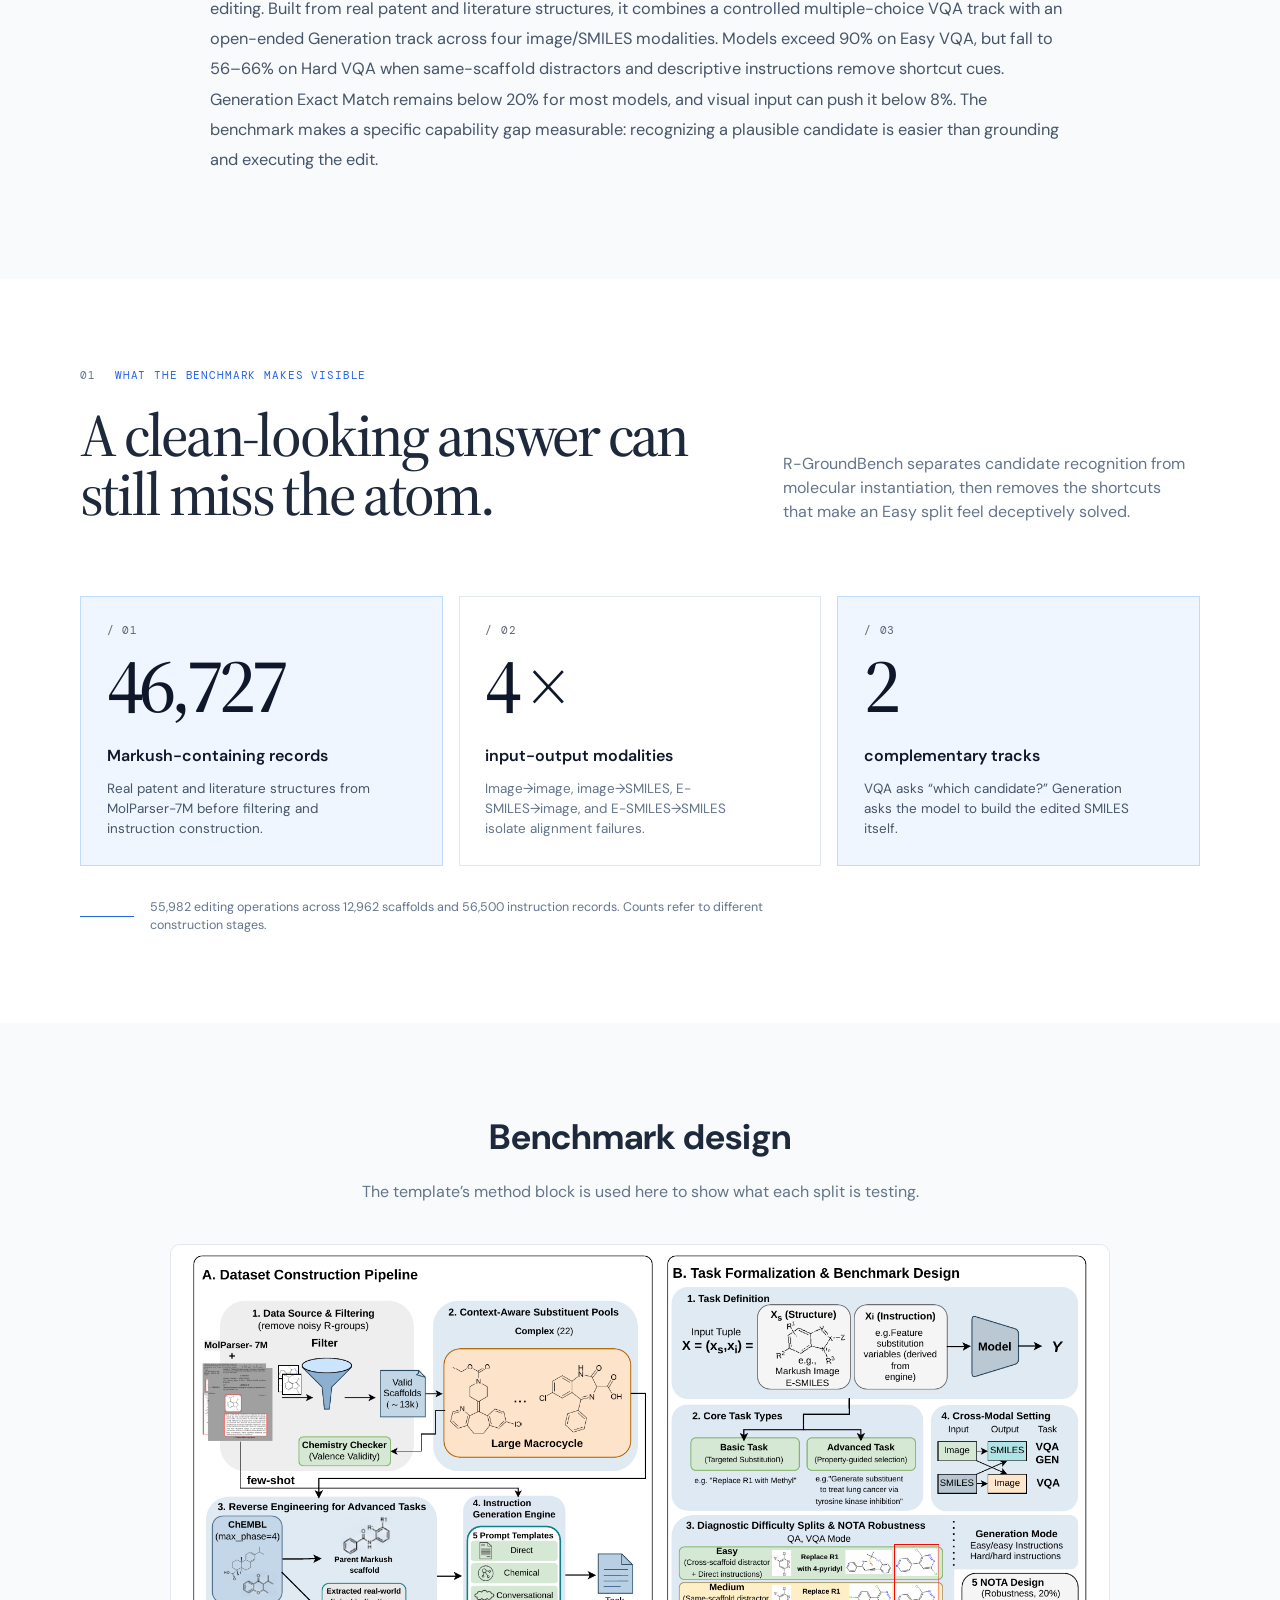
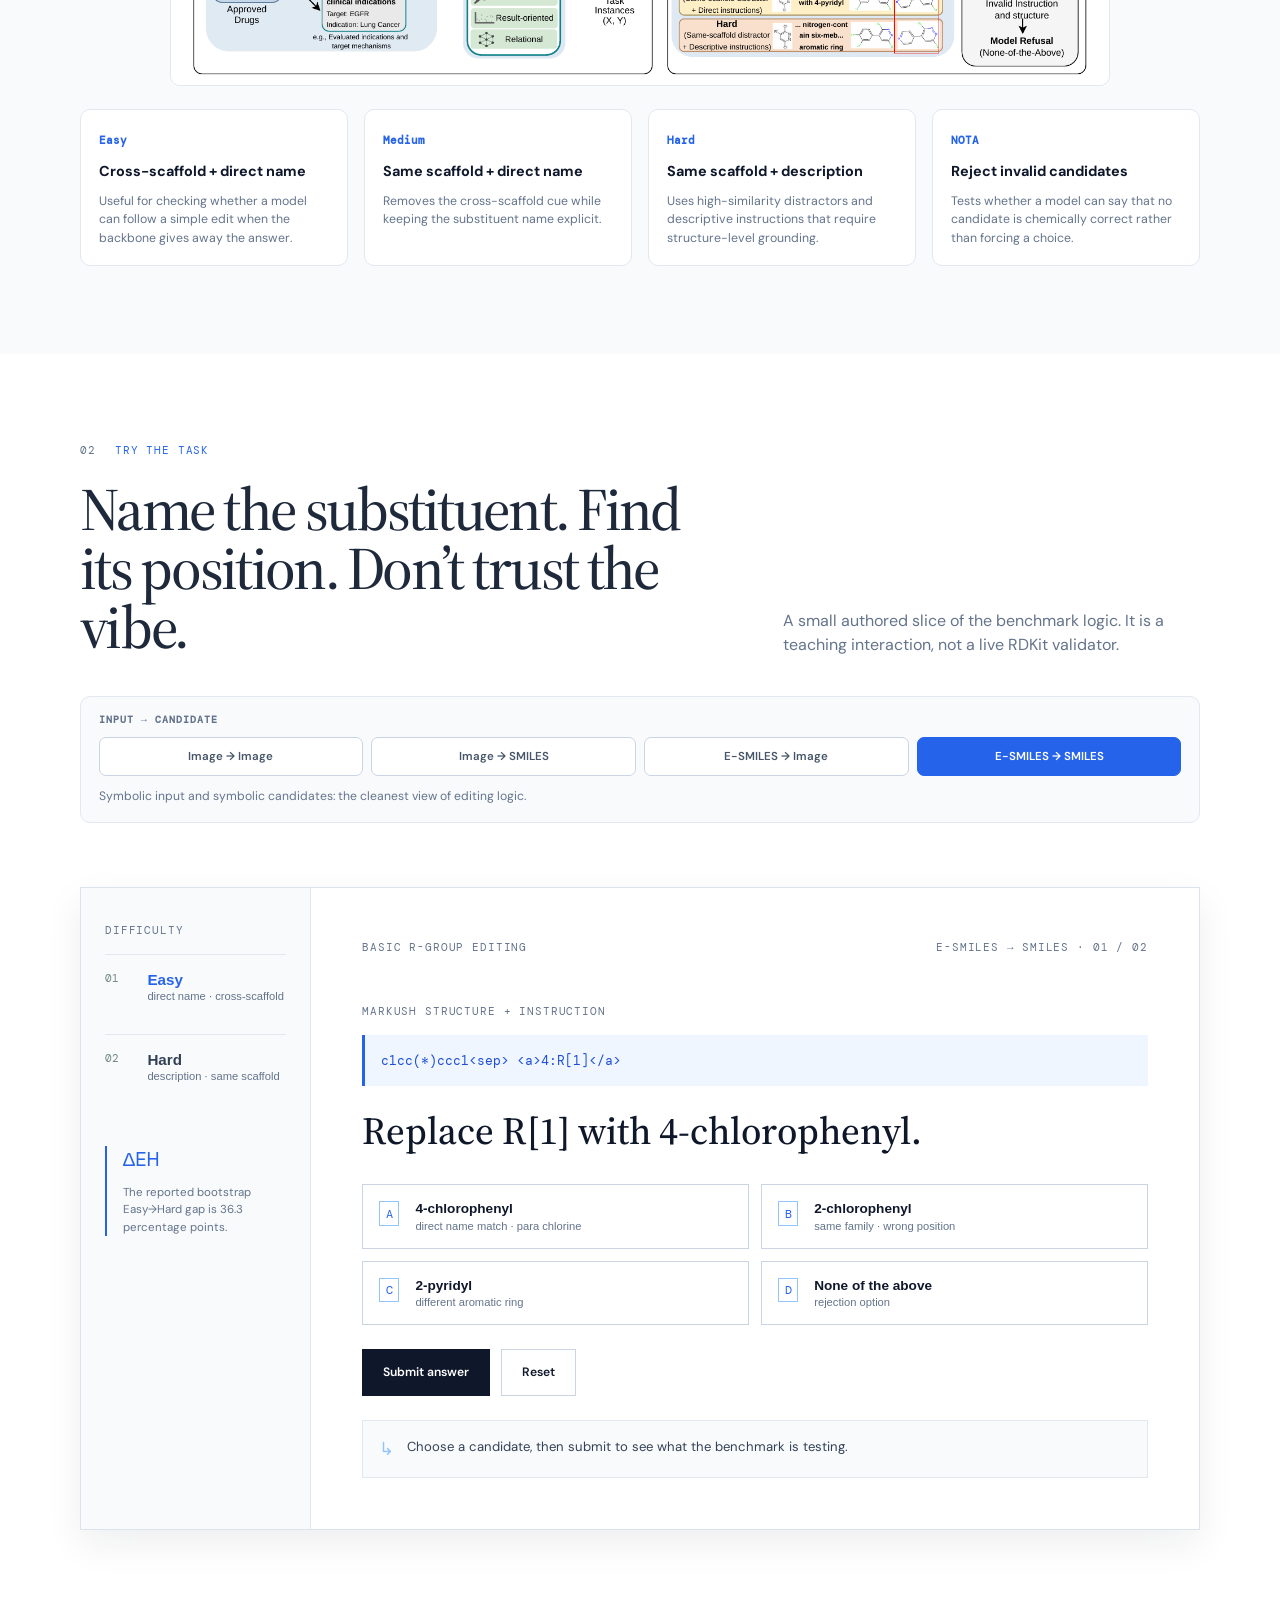
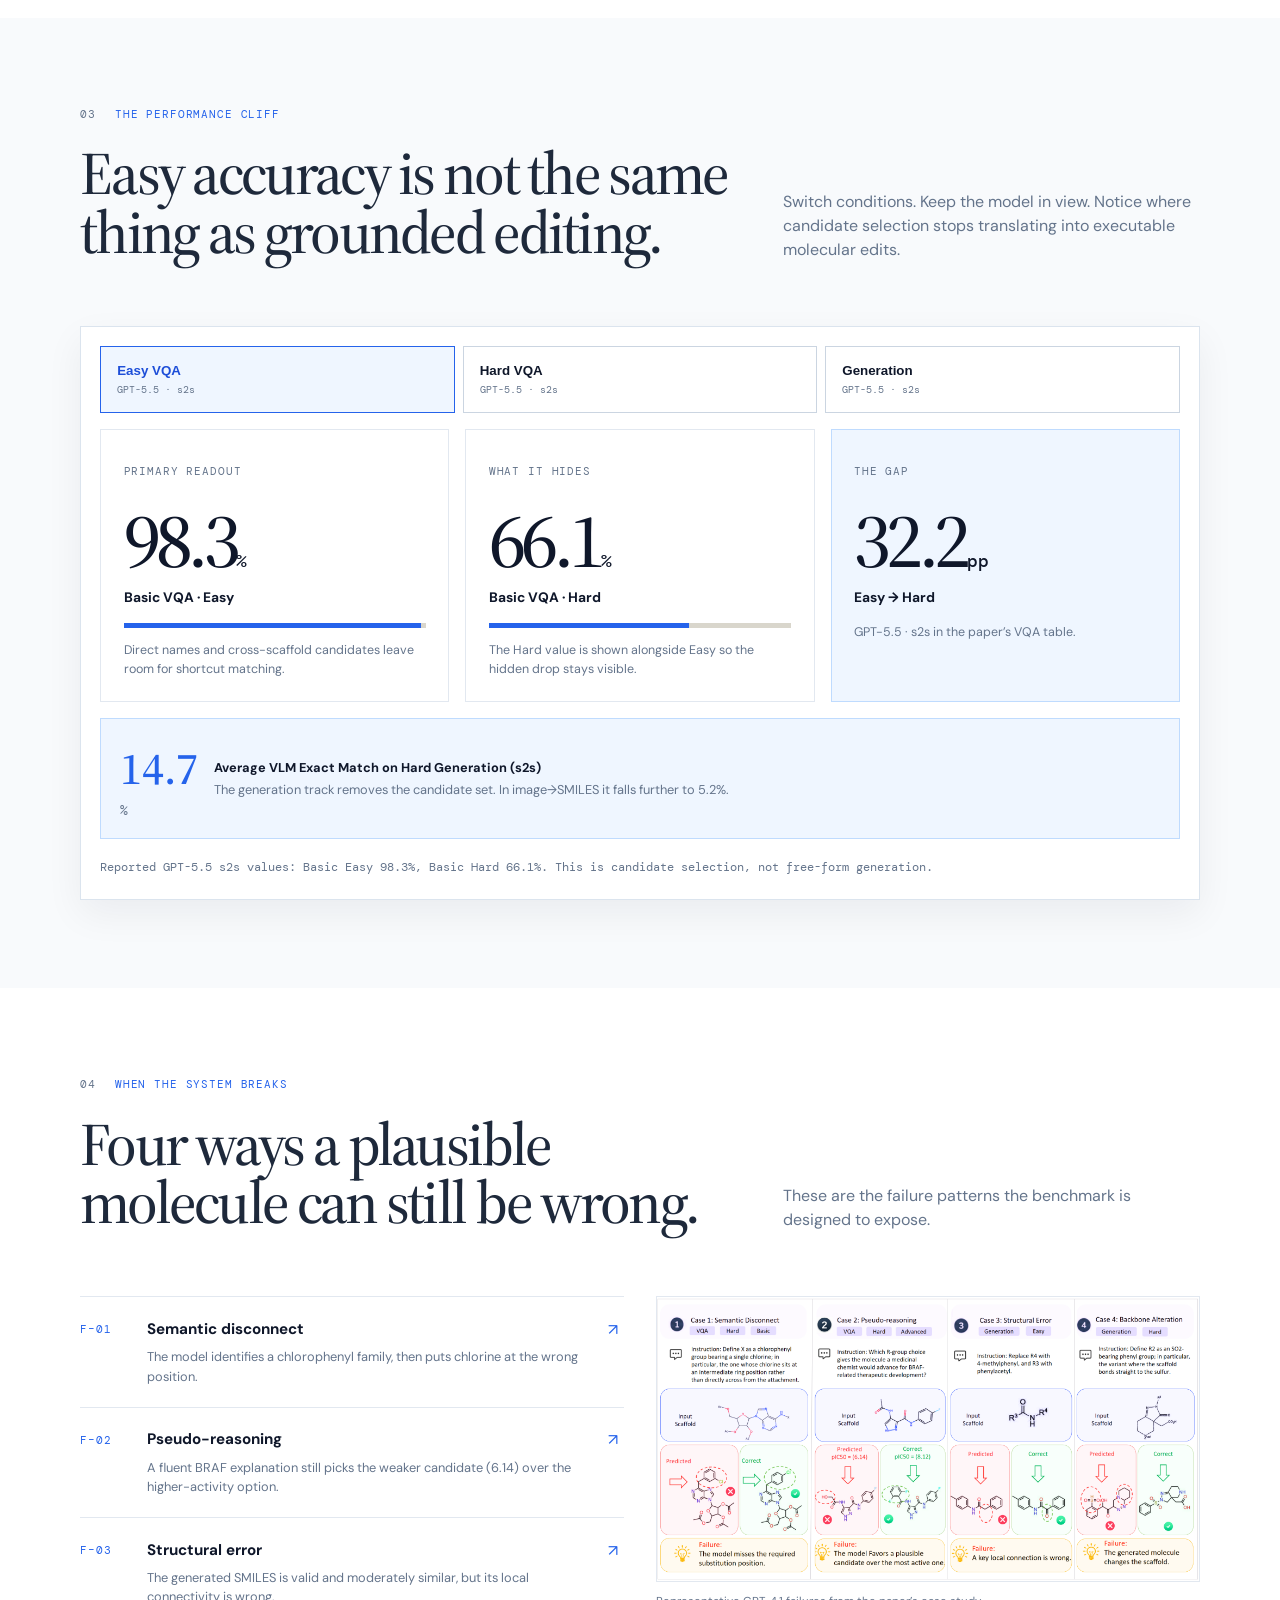
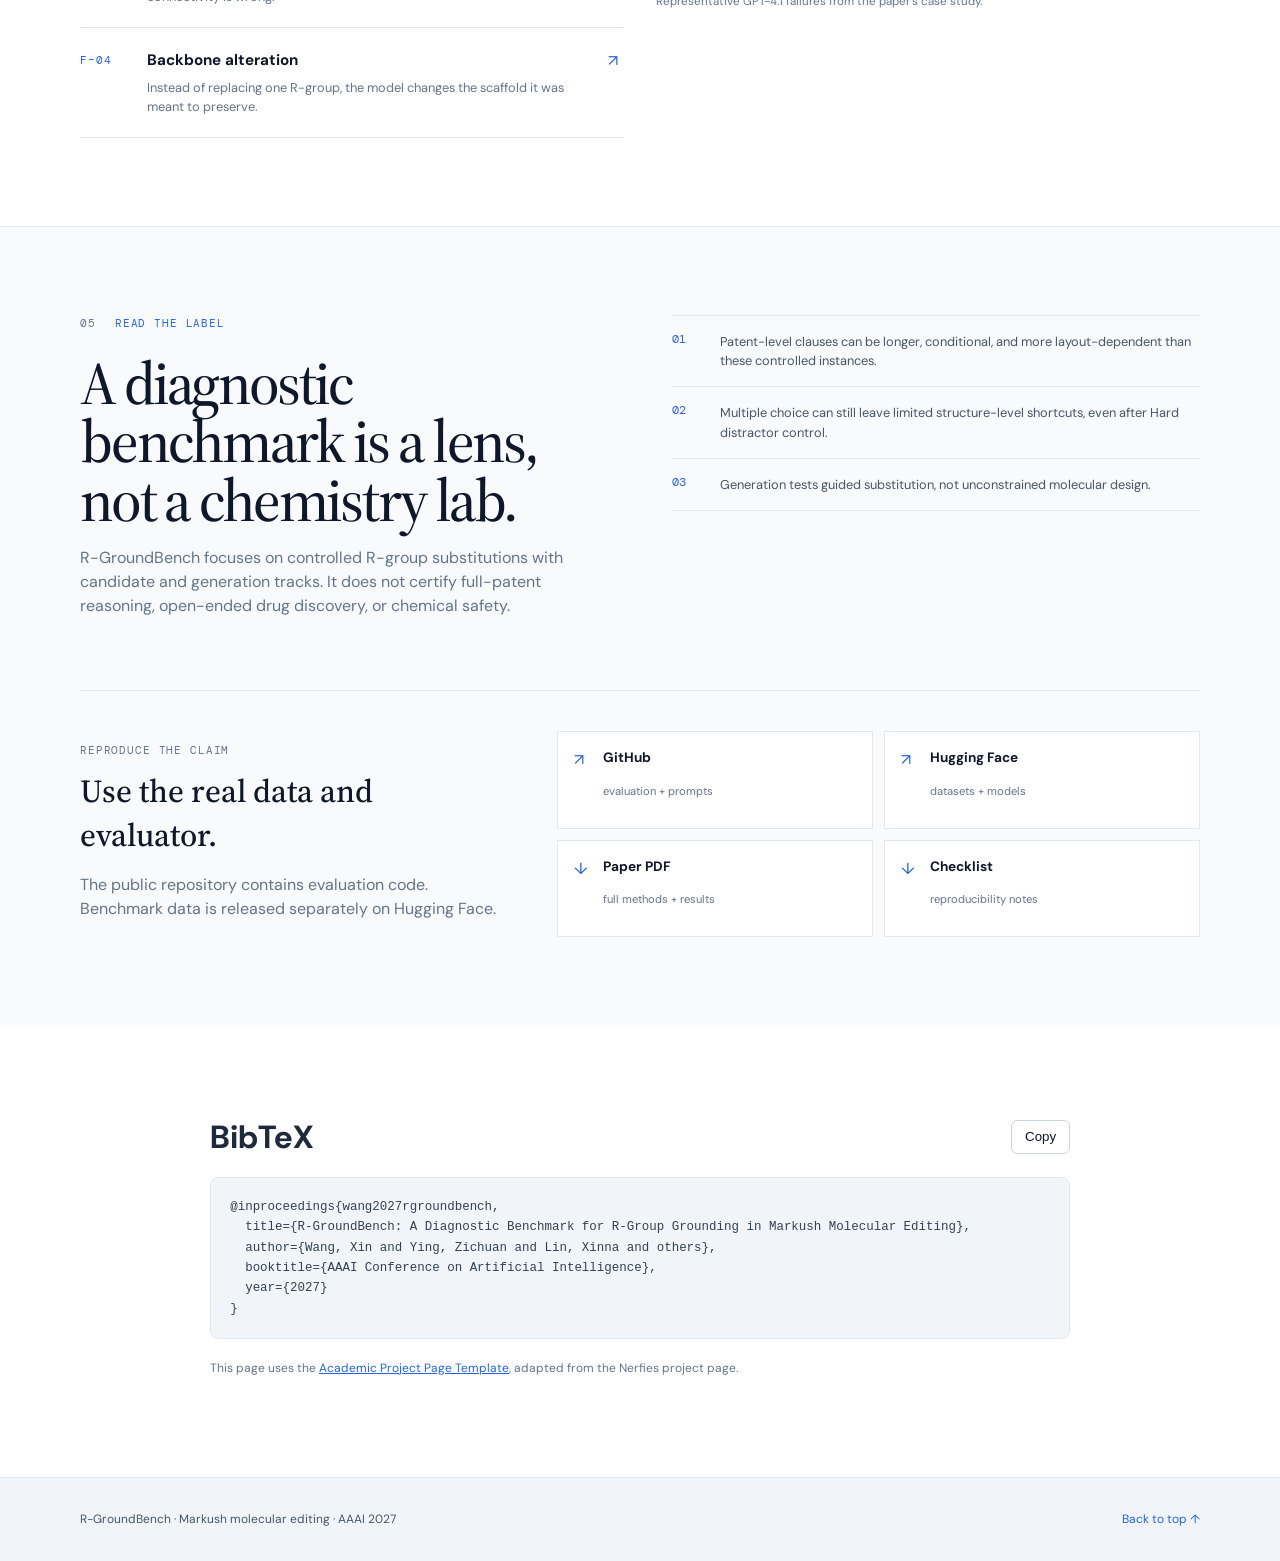
==== commit 372f882e: "feat: add visual VQA modality switcher" ====
--- a/outputs/r-groundbench-site/index.html
+++ b/outputs/r-groundbench-site/index.html
@@ -23,7 +23,7 @@
 
   <section class="academic-section method-section"><div class="academic-container"><h2>Benchmark design</h2><p class="section-intro">The template’s method block is used here to show what each split is testing.</p><img class="method-figure" src="assets/framework.png" alt="R-GroundBench construction pipeline and task formulation"><div class="method-grid"><article><span>Easy</span><h3>Cross-scaffold + direct name</h3><p>Useful for checking whether a model can follow a simple edit when the backbone gives away the answer.</p></article><article><span>Medium</span><h3>Same scaffold + direct name</h3><p>Removes the cross-scaffold cue while keeping the substituent name explicit.</p></article><article><span>Hard</span><h3>Same scaffold + description</h3><p>Uses high-similarity distractors and descriptive instructions that require structure-level grounding.</p></article><article><span>NOTA</span><h3>Reject invalid candidates</h3><p>Tests whether a model can say that no candidate is chemically correct rather than forcing a choice.</p></article></div></div></section>
 
-  <section class="academic-section interactive-section" id="try"><div class="academic-container"><div class="section-kicker"><span>02</span><span data-i18n="tryKicker">TRY THE TASK</span></div><div class="section-heading"><h2 id="try-title" data-i18n="tryTitle">Name the substituent. Find its position. Don’t trust the vibe.</h2><p data-i18n="tryIntro">A small authored slice of the benchmark logic. It is a teaching interaction, not a live RDKit validator.</p></div><div class="task-shell"><aside class="task-sidebar"><p class="eyebrow" data-i18n="difficultyLabel">DIFFICULTY</p><button class="difficulty-button is-active" type="button" data-difficulty="easy" aria-pressed="true"><span>01</span><b data-i18n="easy">Easy</b><small data-i18n="easyHint">direct name · cross-scaffold</small></button><button class="difficulty-button" type="button" data-difficulty="hard" aria-pressed="false"><span>02</span><b data-i18n="hard">Hard</b><small data-i18n="hardHint">description · same scaffold</small></button><div class="task-side-note"><span>ΔEH</span><p data-i18n="taskSideNote">The reported bootstrap Easy→Hard gap is 36.3 percentage points.</p></div></aside><div class="task-main"><div class="task-meta"><span id="task-type">BASIC R-GROUP EDITING</span><span id="task-count">01 / 02</span></div><div class="task-question"><p class="eyebrow" data-i18n="questionLabel">MARKUSH STRUCTURE + INSTRUCTION</p><div class="smiles-box" id="smiles-text"></div><h3 id="question-text"></h3></div><div class="options" id="options" role="radiogroup" aria-label="Candidate answers"></div><div class="task-actions"><button class="button button-primary" id="submit-answer" type="button" disabled data-i18n="submit">Submit answer</button><button class="button button-quiet" id="reset-answer" type="button" data-i18n="reset">Reset</button></div><div class="feedback" id="feedback" role="status" aria-live="polite"><span class="feedback-icon">↳</span><span data-i18n="feedbackPlaceholder">Choose a candidate, then submit to see what the benchmark is testing.</span></div></div></div></div></section>
+  <section class="academic-section interactive-section" id="try"><div class="academic-container"><div class="section-kicker"><span>02</span><span data-i18n="tryKicker">TRY THE TASK</span></div><div class="section-heading"><h2 id="try-title" data-i18n="tryTitle">Name the substituent. Find its position. Don’t trust the vibe.</h2><p data-i18n="tryIntro">A small authored slice of the benchmark logic. It is a teaching interaction, not a live RDKit validator.</p></div><div class="modality-bar"><div class="modality-title" data-i18n="modalityTitle">INPUT → CANDIDATE</div><div class="modality-switch" role="group" aria-label="Choose input and candidate modality"><button type="button" class="modality-button" data-modality="i2i" aria-pressed="false">Image → Image</button><button type="button" class="modality-button" data-modality="i2s" aria-pressed="false">Image → SMILES</button><button type="button" class="modality-button" data-modality="s2i" aria-pressed="false">E-SMILES → Image</button><button type="button" class="modality-button is-active" data-modality="s2s" aria-pressed="true">E-SMILES → SMILES</button></div><p id="modality-note" class="modality-note">Symbolic input and symbolic candidates: the cleanest view of editing logic.</p></div><div class="task-shell"><aside class="task-sidebar"><p class="eyebrow" data-i18n="difficultyLabel">DIFFICULTY</p><button class="difficulty-button is-active" type="button" data-difficulty="easy" aria-pressed="true"><span>01</span><b data-i18n="easy">Easy</b><small data-i18n="easyHint">direct name · cross-scaffold</small></button><button class="difficulty-button" type="button" data-difficulty="hard" aria-pressed="false"><span>02</span><b data-i18n="hard">Hard</b><small data-i18n="hardHint">description · same scaffold</small></button><div class="task-side-note"><span>ΔEH</span><p data-i18n="taskSideNote">The reported bootstrap Easy→Hard gap is 36.3 percentage points.</p></div></aside><div class="task-main"><div class="task-meta"><span id="task-type">BASIC R-GROUP EDITING</span><span><span id="task-modality">E-SMILES → SMILES</span> · <span id="task-count">01 / 02</span></span></div><div class="task-question"><p class="eyebrow" data-i18n="questionLabel">MARKUSH STRUCTURE + INSTRUCTION</p><div id="input-preview" class="input-preview" hidden></div><div class="smiles-box" id="smiles-text"></div><h3 id="question-text"></h3></div><div class="options" id="options" role="radiogroup" aria-label="Candidate answers"></div><div class="task-actions"><button class="button button-primary" id="submit-answer" type="button" disabled data-i18n="submit">Submit answer</button><button class="button button-quiet" id="reset-answer" type="button" data-i18n="reset">Reset</button></div><div class="feedback" id="feedback" role="status" aria-live="polite"><span class="feedback-icon">↳</span><span data-i18n="feedbackPlaceholder">Choose a candidate, then submit to see what the benchmark is testing.</span></div></div></div></div></section>
 
   <section class="academic-section results-section" id="results"><div class="academic-container"><div class="section-kicker"><span>03</span><span data-i18n="cliffKicker">THE PERFORMANCE CLIFF</span></div><div class="section-heading"><h2 id="cliff-title" data-i18n="cliffTitle">Easy accuracy is not the same thing as grounded editing.</h2><p data-i18n="cliffIntro">Switch conditions. Keep the model in view. Notice where candidate selection stops translating into executable molecular edits.</p></div><div class="cliff-shell" id="cliff"><div class="cliff-controls" role="group" aria-label="Performance condition"><button class="cliff-button is-active" type="button" data-metric="easy" aria-pressed="true"><span data-i18n="metricEasy">Easy VQA</span><small>GPT-5.5 · s2s</small></button><button class="cliff-button" type="button" data-metric="hard" aria-pressed="false"><span data-i18n="metricHard">Hard VQA</span><small>GPT-5.5 · s2s</small></button><button class="cliff-button" type="button" data-metric="generation" aria-pressed="false"><span data-i18n="metricGeneration">Generation</span><small>GPT-5.5 · s2s</small></button></div><div class="metric-grid"><article class="metric-card"><p class="eyebrow" data-i18n="metricPrimaryLabel">PRIMARY READOUT</p><strong id="metric-primary">98.3<span>%</span></strong><h3 id="metric-primary-name">Basic VQA · Easy</h3><div class="meter"><span id="meter-primary" style="width:98.3%"></span></div><p id="metric-primary-note"></p></article><article class="metric-card metric-card-outline"><p class="eyebrow" data-i18n="metricSecondaryLabel">WHAT IT HIDES</p><strong id="metric-secondary">66.1<span>%</span></strong><h3 id="metric-secondary-name">Basic VQA · Hard</h3><div class="meter meter-coral"><span id="meter-secondary" style="width:66.1%"></span></div><p id="metric-secondary-note"></p></article><article class="metric-card metric-card-amber"><p class="eyebrow" data-i18n="metricGapLabel">THE GAP</p><strong id="metric-gap">32.2<span>pp</span></strong><h3 id="metric-gap-name">Easy → Hard</h3><p id="metric-gap-note"></p></article></div><div class="cliff-callout"><div class="callout-number">14.7<span>%</span></div><p><b data-i18n="generationCalloutTitle">Average VLM Exact Match on Hard Generation (s2s)</b><span data-i18n="generationCalloutBody">The generation track removes the candidate set. In image→SMILES it falls further to 5.2%.</span></p></div><p class="chart-caption" id="metric-description" role="status" aria-live="polite"></p></div></div></section>
 
--- a/outputs/r-groundbench-site/styles.css
+++ b/outputs/r-groundbench-site/styles.css
@@ -3,3 +3,9 @@
 *{box-sizing:border-box}html{scroll-behavior:smooth}body{margin:0;background:var(--paper);color:var(--ink);font-family:'DM Sans',system-ui,sans-serif;line-height:1.5}.grain{position:fixed;inset:0;pointer-events:none;opacity:.05;background-image:url("data:image/svg+xml,%3Csvg xmlns='http://www.w3.org/2000/svg' width='140' height='140' viewBox='0 0 140 140'%3E%3Cfilter id='n'%3E%3CfeTurbulence type='fractalNoise' baseFrequency='.9' numOctaves='3' stitchTiles='stitch'/%3E%3C/filter%3E%3Crect width='100%25' height='100%25' filter='url(%23n)' opacity='.7'/%3E%3C/svg%3E");z-index:20}.skip-link{position:absolute;left:1rem;top:-3rem;padding:.7rem 1rem;background:var(--amber);color:var(--ink);z-index:30}.skip-link:focus{top:1rem}.topbar{position:sticky;top:0;z-index:10;display:flex;align-items:center;justify-content:space-between;padding:1rem clamp(1.2rem,4vw,4.5rem);background:rgba(242,238,228,.9);backdrop-filter:blur(14px);border-bottom:1px solid var(--line)}.brand{display:flex;align-items:center;gap:.65rem;color:var(--ink);text-decoration:none;letter-spacing:.08em}.brand-mark{display:grid;place-items:center;width:2rem;height:2rem;background:var(--ink);color:var(--amber);font-family:'DM Mono',monospace;font-weight:500}.brand strong,.brand em{display:block;font-size:.76rem;line-height:1.05;font-style:normal}.brand em{font-weight:400;letter-spacing:.16em}.topbar nav{display:flex;gap:1.6rem}.topbar nav a,.text-link,.footer a{font-size:.78rem;color:var(--ink);text-decoration:none}.topbar nav a:hover,.text-link:hover,.footer a:hover{text-decoration:underline;text-underline-offset:4px}.language-toggle{display:flex;gap:.35rem;align-items:center;font-family:'DM Mono',monospace;font-size:.72rem}.lang-button{border:0;background:none;padding:.2rem;color:var(--muted);font:inherit;cursor:pointer}.lang-button.is-active{color:var(--ink);font-weight:600;border-bottom:2px solid var(--coral)}.section-pad{padding:clamp(4.5rem,9vw,8.5rem) clamp(1.2rem,7vw,8rem)}.hero{min-height:calc(100vh - 4.5rem);display:grid;grid-template-columns:minmax(0,1fr) minmax(360px, .9fr);align-items:center;gap:clamp(2rem,7vw,8rem);background:linear-gradient(135deg,#f2eee4 60%,#e6eadf 60%)}.eyebrow,.section-kicker,.task-meta,.smiles-box,.card-index,.failure-code{font-family:'DM Mono',monospace;letter-spacing:.08em;text-transform:uppercase;font-size:.67rem}.eyebrow{display:flex;align-items:center;gap:.5rem;color:var(--muted)}.eyebrow-dot{width:.45rem;height:.45rem;border-radius:50%;background:var(--coral);display:inline-block}.hero h1{max-width:700px;margin:1.1rem 0 1.25rem;font-family:'Source Serif 4',Georgia,serif;font-size:clamp(3.3rem,8vw,7.2rem);line-height:.92;letter-spacing:-.055em;font-weight:500}.hero h1 i{color:var(--coral);font-style:italic}.hero-lede{max-width:570px;font-size:clamp(1rem,1.5vw,1.22rem);color:var(--ink-2)}.hero-actions{display:flex;align-items:center;gap:1.4rem;flex-wrap:wrap;margin-top:2rem}.button{display:inline-flex;align-items:center;gap:1rem;border:1px solid var(--ink);padding:.9rem 1.25rem;font:600 .76rem 'DM Sans',sans-serif;cursor:pointer;text-decoration:none}.button-primary{background:var(--ink);color:var(--paper)}.button-primary:hover{background:var(--ink-2);transform:translateY(-2px)}.button-quiet{background:transparent;color:var(--ink);border-color:var(--line)}.button:focus-visible,.difficulty-button:focus-visible,.cliff-button:focus-visible,.lang-button:focus-visible,a:focus-visible{outline:3px solid var(--coral);outline-offset:3px}.hero-proof{display:flex;align-items:baseline;gap:.75rem;margin-top:3.4rem;max-width:390px;border-top:1px solid var(--line);padding-top:1rem}.proof-number{font:600 1.35rem 'DM Mono',monospace;color:var(--coral)}.hero-proof span:last-child{font-size:.8rem;color:var(--muted)}.hero-visual{position:relative;min-height:430px;background:var(--ink);box-shadow:var(--shadow);overflow:hidden}.hero-visual:before{content:'';position:absolute;inset:1rem;border:1px solid rgba(242,238,228,.25);pointer-events:none}.visual-stamp{position:absolute;z-index:1;left:2rem;top:2rem;color:var(--paper);display:flex;flex-direction:column;gap:.25rem}.visual-stamp span,.visual-stamp small{font: .62rem 'DM Mono',monospace;letter-spacing:.12em;color:#abb5b2}.visual-stamp strong{font:1.35rem 'DM Mono',monospace;color:var(--amber)}.molecule{width:100%;height:auto;position:absolute;inset:4rem 0 auto}.bond{fill:none;stroke:#d7ded7;stroke-width:4}.bond.thin{opacity:.35;stroke-width:2}.bond.accent{stroke:var(--amber)}.node{fill:var(--ink);stroke:#d7ded7;stroke-width:3}.node.hot{fill:var(--coral);stroke:var(--amber);stroke-width:4}.molecule text{font:600 1rem 'DM Mono',monospace;fill:var(--amber)}.molecule .svg-note{font-size:.7rem;fill:#abb5b2;font-weight:400}.visual-note{position:absolute;bottom:2rem;left:2rem;right:2rem;display:flex;gap:1rem;align-items:flex-start;border-top:1px solid rgba(242,238,228,.25);padding-top:1rem;color:var(--paper)}.visual-note span{font: .8rem 'DM Mono',monospace;color:var(--amber)}.visual-note p{margin:0;max-width:300px;font-size:.83rem}.section-kicker{display:flex;gap:1.2rem;color:var(--coral);margin-bottom:1.4rem}.section-kicker span:first-child{color:var(--muted)}.section-heading{display:grid;grid-template-columns:minmax(0,1.1fr) minmax(240px,.7fr);gap:3rem;align-items:end}.section-heading h2,.limits-panel h2{margin:0;font:500 clamp(2.2rem,4.7vw,4.8rem)/.98 'Source Serif 4',Georgia,serif;letter-spacing:-.045em}.section-heading p{margin:0;color:var(--muted);max-width:410px}.evidence{background:var(--paper-2)}.evidence-grid{display:grid;grid-template-columns:repeat(3,1fr);gap:1rem;margin-top:4.5rem}.evidence-card{min-height:270px;padding:1.6rem;display:flex;flex-direction:column;justify-content:space-between}.evidence-card strong{font:500 clamp(3rem,6vw,5.3rem)/.9 'Source Serif 4',Georgia,serif;letter-spacing:-.06em}.evidence-card h3{margin:.8rem 0 0;font:600 1rem 'DM Sans',sans-serif}.evidence-card p{margin:0;color:var(--muted);font-size:.84rem;max-width:280px}.card-dark{background:var(--ink);color:var(--paper)}.card-dark p{color:#aab6b1}.card-paper{border:1px solid var(--line);background:var(--paper)}.card-amber{background:var(--amber)}.card-amber p{color:#594b35}.card-index{opacity:.65}.evidence-foot{display:flex;align-items:center;gap:1rem;margin-top:2rem}.evidence-foot .rule{width:54px;height:1px;background:var(--coral)}.evidence-foot p{font-size:.78rem;color:var(--muted);max-width:680px;margin:0}.try{background:var(--ink);color:var(--paper)}.try .section-heading p,.try .section-kicker{color:#aab6b1}.try .section-kicker span:first-child{color:#71827f}.task-shell{display:grid;grid-template-columns:230px minmax(0,1fr);margin-top:4rem;border:1px solid rgba(242,238,228,.25);background:#182632}.task-sidebar{padding:1.5rem;border-right:1px solid rgba(242,238,228,.25)}.task-sidebar .eyebrow{color:#889893}.difficulty-button{display:grid;grid-template-columns:2rem 1fr;gap:.1rem .65rem;width:100%;margin:1rem 0 0;padding:1rem 0;text-align:left;border:0;border-top:1px solid rgba(242,238,228,.17);background:none;color:#98aaa4;cursor:pointer}.difficulty-button span{grid-row:span 2;font: .67rem 'DM Mono',monospace;color:#728782}.difficulty-button b{font-size:.95rem;color:inherit}.difficulty-button small{font-size:.7rem;color:inherit}.difficulty-button.is-active b{color:var(--amber)}.task-side-note{margin-top:3rem;border-left:2px solid var(--coral);padding-left:1rem}.task-side-note span{font:1.25rem 'DM Mono',monospace;color:var(--coral)}.task-side-note p{font-size:.72rem;color:#9ca9a5}.task-main{padding:clamp(1.5rem,4vw,3.5rem)}.task-meta{display:flex;justify-content:space-between;color:#869791}.task-question{margin:3rem 0 2rem}.task-question .eyebrow{color:#8c9d97}.smiles-box{margin:1rem 0 1.5rem;padding:1rem;background:#0f1b24;border-left:3px solid var(--amber);color:var(--amber);font-size:.8rem;text-transform:none;letter-spacing:0;overflow:auto}.task-question h3{margin:0;max-width:700px;font:500 clamp(1.6rem,3vw,2.6rem)/1.1 'Source Serif 4',Georgia,serif}.options{display:grid;grid-template-columns:repeat(2,1fr);gap:.75rem}.option-card{display:flex;align-items:flex-start;gap:1rem;padding:1rem;border:1px solid rgba(242,238,228,.24);background:transparent;color:var(--paper);text-align:left;cursor:pointer}.option-card:hover{border-color:var(--amber)}.option-card.is-selected{border-color:var(--amber);background:rgba(231,179,90,.12)}.option-letter{font: .75rem 'DM Mono',monospace;color:var(--amber);border:1px solid var(--amber);padding:.2rem .35rem}.option-card strong{font-size:.85rem}.option-card small{display:block;color:#94a39e;font-size:.7rem;margin-top:.2rem}.task-actions{display:flex;gap:.7rem;margin-top:1.5rem}.feedback{display:flex;align-items:flex-start;gap:.8rem;min-height:3.6rem;margin-top:1.5rem;padding:1rem;background:rgba(242,238,228,.07);font-size:.82rem;color:#cad3cf}.feedback.is-correct{border-left:3px solid var(--teal)}.feedback.is-wrong{border-left:3px solid var(--coral)}.feedback-icon{color:var(--amber);font:1.15rem 'DM Mono',monospace}.cliff{background:var(--paper-2)}.cliff-shell{margin-top:4rem;padding:1.2rem;background:#e8e5da;border:1px solid var(--line)}.cliff-controls{display:flex;gap:.5rem;margin-bottom:1rem}.cliff-button{flex:1;padding:1rem;text-align:left;border:1px solid var(--line);background:var(--paper);color:var(--muted);cursor:pointer}.cliff-button span,.cliff-button small{display:block}.cliff-button span{font-weight:600;color:var(--ink)}.cliff-button small{font:.64rem 'DM Mono',monospace;margin-top:.3rem}.cliff-button.is-active{background:var(--ink);color:var(--paper);border-color:var(--ink)}.cliff-button.is-active span{color:var(--amber)}.cliff-button.is-active small{color:#aab6b1}.metric-grid{display:grid;grid-template-columns:repeat(3,1fr);gap:1rem}.metric-card{padding:1.4rem;background:var(--paper);border:1px solid var(--line);min-height:250px}.metric-card-outline{background:transparent}.metric-card-amber{background:var(--amber);border-color:var(--amber)}.metric-card strong{display:block;margin-top:1.7rem;font:500 clamp(3rem,6vw,5rem)/.9 'Source Serif 4',Georgia,serif;letter-spacing:-.06em}.metric-card strong span{font:500 1.1rem 'DM Mono',monospace;letter-spacing:0}.metric-card h3{font-size:.86rem;margin:.7rem 0 1rem}.metric-card p:last-child{font-size:.78rem;color:var(--muted);margin-bottom:0}.metric-card-amber p:last-child{color:#604f31}.meter{height:5px;background:#d9d6cc}.meter span{display:block;height:100%;background:var(--teal);transition:width .35s}.meter-coral span{background:var(--coral)}.cliff-callout{display:flex;gap:1rem;align-items:center;margin-top:1rem;padding:1.2rem;background:var(--ink);color:var(--paper)}.callout-number{font:500 2.8rem 'Source Serif 4',Georgia,serif;color:var(--coral);white-space:nowrap}.callout-number span{font: .8rem 'DM Mono',monospace}.cliff-callout p{margin:0;font-size:.8rem}.cliff-callout b,.cliff-callout span{display:block}.cliff-callout span{color:#aab6b1;margin-top:.2rem}.chart-caption{font:.72rem 'DM Mono',monospace;color:var(--muted);margin:1.3rem 0 .3rem}.failures{background:var(--paper)}.failure-layout{display:grid;grid-template-columns:1fr 1fr;gap:2rem;margin-top:4rem}.failure-list{border-top:1px solid var(--line)}.failure-row{display:grid;grid-template-columns:3.2rem 1fr 1rem;gap:1rem;padding:1.3rem 0;border-bottom:1px solid var(--line)}.failure-code{color:var(--coral);padding-top:.2rem}.failure-row h3{margin:0;font-size:.95rem}.failure-row p{margin:.4rem 0 0;font-size:.8rem;color:var(--muted)}.failure-signal{color:var(--coral)}.case-study{margin:0}.case-study img{display:block;width:100%;background:#fff;border:1px solid var(--line)}.case-study figcaption{font-size:.72rem;color:var(--muted);margin-top:.7rem}.limits{background:var(--ink);color:var(--paper)}.limits-panel{display:grid;grid-template-columns:minmax(0,1fr) minmax(250px,.7fr);gap:5rem;align-items:start}.limits .section-kicker{color:var(--amber)}.limits-panel h2{max-width:680px}.limits-panel>div>p{max-width:560px;color:#aab6b1}.limit-list{border-top:1px solid rgba(242,238,228,.25)}.limit-list div{display:grid;grid-template-columns:2rem 1fr;gap:1rem;border-bottom:1px solid rgba(242,238,228,.25);padding:1rem 0}.limit-list span{font: .72rem 'DM Mono',monospace;color:var(--amber)}.limit-list p{margin:0;color:#bdc9c3;font-size:.8rem}.reproduce{display:grid;grid-template-columns:.8fr 1.2fr;gap:3rem;margin-top:6rem;padding-top:2rem;border-top:1px solid rgba(242,238,228,.25)}.reproduce .eyebrow{color:var(--amber)}.reproduce h3{font:500 2rem 'Source Serif 4',Georgia,serif;margin:.5rem 0}.reproduce p{color:#aab6b1;font-size:.82rem}.resource-links{display:grid;grid-template-columns:repeat(2,1fr);gap:.7rem}.resource-links a{display:grid;grid-template-columns:1.2rem 1fr;gap:.1rem .6rem;padding:1rem;border:1px solid rgba(242,238,228,.25);color:var(--paper);text-decoration:none}.resource-links a:hover{border-color:var(--amber)}.resource-links a span{grid-row:span 2;color:var(--amber)}.resource-links b{font-size:.85rem}.resource-links small{color:#8fa19b;font-size:.7rem}.footer{display:flex;align-items:center;gap:.9rem;padding:1.5rem clamp(1.2rem,7vw,8rem);background:#0c151d;color:var(--paper)}.footer p{display:flex;flex-direction:column;gap:.1rem;margin:0;flex:1}.footer p strong{font-size:.75rem;letter-spacing:.12em}.footer p small{color:#85958f;font-size:.7rem}.footer a{color:var(--paper);font-size:.75rem}@media (max-width:900px){.topbar nav{display:none}.hero{grid-template-columns:1fr;padding-top:4rem}.hero-visual{min-height:390px}.section-heading,.limits-panel,.reproduce{grid-template-columns:1fr;gap:1.5rem}.evidence-grid,.metric-grid{grid-template-columns:1fr}.failure-layout{grid-template-columns:1fr}.task-shell{grid-template-columns:1fr}.task-sidebar{border-right:0;border-bottom:1px solid rgba(242,238,228,.25);display:grid;grid-template-columns:1fr 1fr;gap:.5rem}.task-sidebar .eyebrow,.task-side-note{grid-column:1/-1}.difficulty-button{margin:0}.task-side-note{margin-top:1rem}.reproduce{margin-top:4rem}.resource-links{max-width:600px}}@media (max-width:600px){.topbar{padding:.9rem 1rem}.section-pad{padding:4rem 1rem}.hero h1{font-size:3.55rem}.hero-visual{min-height:340px}.molecule{top:5rem}.visual-note{bottom:1.3rem;left:1.3rem}.options,.resource-links{grid-template-columns:1fr}.cliff-controls{flex-direction:column}.cliff-button{flex:auto}.task-sidebar{grid-template-columns:1fr}.task-side-note{grid-column:auto}.failure-row{grid-template-columns:2.5rem 1fr 1rem}.case-study img{min-height:0}.footer{align-items:flex-start}.footer a{margin-left:auto}}@media (prefers-reduced-motion:reduce){*,*::before,*::after{scroll-behavior:auto!important;transition:none!important}}
 /* Academic Project Page template adaptation */
 .academic-nav{position:sticky;top:0;z-index:10;background:rgba(255,255,255,.93);backdrop-filter:blur(12px);border-bottom:1px solid #e2e8f0}.academic-nav-inner{max-width:1120px;margin:auto;padding:.8rem 1.25rem;display:flex;align-items:center;gap:2rem}.template-brand{font-weight:800;color:#1e293b;text-decoration:none;letter-spacing:-.03em}.academic-nav nav{display:flex;gap:1.3rem;margin-left:auto}.academic-nav nav a{color:#64748b;font-size:.8rem;text-decoration:none}.academic-nav nav a:hover{color:#2563eb}.academic-nav .language-toggle{margin-left:.3rem}.academic-hero{padding:5.2rem 1.2rem 4rem;background:#fff;text-align:center}.academic-hero-inner{max-width:1020px;margin:auto}.publication-kicker{font:600 .7rem 'DM Mono',monospace;letter-spacing:.14em;color:#2563eb}.publication-title{max-width:900px;margin:1.1rem auto 1.4rem;font:800 clamp(2.2rem,5vw,4.5rem)/1.04 'DM Sans',system-ui,sans-serif;letter-spacing:-.055em;color:#1e293b}.publication-authors{display:flex;flex-wrap:wrap;justify-content:center;gap:.45rem 1rem;max-width:900px;margin:auto;font-size:.92rem;color:#334155}.publication-authors span:not(:last-child)::after{content:','}.publication-authors sup{color:#2563eb}.publication-affiliations{max-width:800px;margin:.85rem auto 1.7rem;color:#64748b;font-size:.83rem}.publication-links{display:flex;justify-content:center;flex-wrap:wrap;gap:.55rem}.academic-button{display:inline-flex;padding:.7rem 1rem;border:1px solid #cbd5e1;border-radius:999px;background:#fff;color:#1e293b;font-size:.78rem;font-weight:700;text-decoration:none;box-shadow:0 1px 2px rgba(15,23,42,.05)}.academic-button:hover{border-color:#2563eb;color:#2563eb;transform:translateY(-1px)}.academic-button.primary{background:#1e293b;border-color:#1e293b;color:#fff}.teaser-wrap{max-width:1060px;margin:3rem auto 0}.teaser-wrap img{width:100%;display:block;border-radius:12px;box-shadow:0 18px 45px rgba(15,23,42,.14);border:1px solid #e2e8f0}.teaser-caption{margin:.8rem auto 0;max-width:820px;color:#64748b;font-size:.78rem}.academic-section{padding:5.5rem 1.2rem;background:#fff}.academic-section:nth-of-type(even){background:#f8fafc}.academic-container{max-width:1120px;margin:auto}.academic-container.narrow{max-width:860px}.academic-section h2{color:#1e293b}.abstract-section h2,.bibtex-section h2{margin:0 0 1.2rem;font-size:2rem;text-align:center}.abstract-section p{color:#475569;font-size:1.02rem;line-height:1.85}.method-section{text-align:center}.method-section>.academic-container>h2{margin:0 0 .5rem;font-size:2.2rem}.section-intro{color:#64748b}.method-figure{display:block;max-width:940px;width:100%;margin:2.5rem auto 0;border:1px solid #e2e8f0;border-radius:10px;background:#fff}.method-grid{display:grid;grid-template-columns:repeat(4,1fr);gap:1rem;margin-top:1.4rem;text-align:left}.method-grid article{padding:1.1rem;background:#fff;border:1px solid #e2e8f0;border-radius:10px}.method-grid article>span{font:600 .66rem 'DM Mono',monospace;color:#2563eb}.method-grid h3{font-size:.9rem;margin:.6rem 0}.method-grid p{font-size:.77rem;color:#64748b;margin:0}.interactive-section,.results-section,.failure-section{background:#fff}.limits-section{background:#0f172a;color:#fff}.limits-section .limits-panel{display:grid;grid-template-columns:1fr 1fr;gap:4rem}.limits-section h2{color:#fff}.limits-section .section-kicker{color:#60a5fa}.limits-section> .academic-container>div>p{color:#cbd5e1}.resource-panel{display:grid;grid-template-columns:.8fr 1.2fr;gap:3rem;margin-top:3.5rem;padding-top:2.5rem;border-top:1px solid #334155}.resource-panel h3{font:500 2rem 'Source Serif 4',Georgia,serif;color:#fff;margin:.3rem 0}.resource-panel p{color:#cbd5e1}.resource-links a{border-color:#334155}.bibtex-section{background:#f8fafc}.bibtex-header{display:flex;align-items:center;justify-content:space-between}.bibtex-header h2{text-align:left;margin:0}.copy-bibtex-btn{border:1px solid #cbd5e1;background:#fff;border-radius:6px;padding:.55rem .8rem;cursor:pointer}.bibtex-section pre{margin:1rem 0 1.2rem;padding:1.2rem;overflow:auto;background:#0f172a;color:#cbd5e1;border-radius:8px;font: .78rem/1.55 'DM Mono',monospace}.template-credit{font-size:.75rem;color:#64748b}.template-credit a{color:#2563eb}.academic-footer{display:flex;justify-content:space-between;align-items:center;padding:1.3rem max(1.2rem,calc((100vw - 1120px)/2));background:#020617;color:#cbd5e1;font-size:.75rem}.academic-footer a{color:#93c5fd;text-decoration:none}@media(max-width:800px){.academic-nav nav{display:none}.academic-nav-inner{justify-content:space-between}.method-grid,.limits-section .limits-panel,.resource-panel{grid-template-columns:1fr}.publication-title{font-size:2.4rem}.academic-section{padding:4rem 1rem}}
+/* Unified academic palette: template blue, slate, and white only. */
+:root{--ink:#0f172a;--ink-2:#334155;--paper:#ffffff;--paper-2:#f8fafc;--line:#e2e8f0;--muted:#64748b;--amber:#2563eb;--coral:#2563eb;--teal:#2563eb;--shadow:0 20px 50px rgba(15,23,42,.10)}
+body{background:#fff;color:#0f172a}.grain{opacity:.025}.academic-hero{background:#fff}.academic-section:nth-of-type(even),.evidence{background:#f8fafc}.card-amber{background:#eff6ff;color:#0f172a;border:1px solid #bfdbfe}.card-amber p{color:#475569}.card-dark{background:#0f172a}.try{background:#f8fafc;color:#0f172a}.try .section-heading p,.try .section-kicker{color:#64748b}.try .section-kicker span:first-child{color:#94a3b8}.task-shell{background:#0f172a;border-color:#cbd5e1}.metric-card-amber{background:#eff6ff;border-color:#bfdbfe}.metric-card-amber p:last-child{color:#475569}.limits-section{background:#0f172a}.academic-button.primary,.button-primary{background:#0f172a;border-color:#0f172a}.academic-button.primary:hover,.button-primary:hover{background:#1e3a8a}.failure-signal,.failure-code{color:#2563eb}.cliff-callout{background:#0f172a}.callout-number{color:#2563eb}.meter span{background:#2563eb}.meter-coral span{background:#2563eb}.visual-stamp strong{color:#93c5fd}.visual-note span,.molecule text{color:#93c5fd}.node.hot{fill:#2563eb;stroke:#93c5fd}.bond.accent{stroke:#60a5fa}.rule{background:#2563eb!important}.section-kicker{color:#2563eb}.publication-kicker{color:#2563eb}.lang-button.is-active{border-bottom-color:#2563eb}.option-card:hover,.option-card.is-selected{border-color:#60a5fa}.option-letter{color:#93c5fd;border-color:#60a5fa}.feedback-icon{color:#93c5fd}.resource-links a:hover{border-color:#60a5fa}.academic-footer{background:#020617}.template-credit a{color:#2563eb}
+/* Light-only surface pass: keep the academic page airy and paper-like. */
+body{background:#fff;color:#0f172a}.academic-hero,.academic-section,.academic-section:nth-of-type(even),.evidence,.try,.results-section,.failure-section,.limits-section,.bibtex-section{background:#fff;color:#0f172a}.academic-section:nth-of-type(even),.try,.results-section{background:#f8fafc}.card-dark{background:#eff6ff;color:#0f172a;border:1px solid #bfdbfe}.card-dark p{color:#475569}.task-shell{background:#fff;border:1px solid #dbe4ee;box-shadow:0 14px 36px rgba(15,23,42,.07)}.task-sidebar{background:#f8fafc;border-right:1px solid #e2e8f0}.task-sidebar .eyebrow{color:#64748b}.difficulty-button{color:#64748b;border-top-color:#e2e8f0}.difficulty-button b{color:#334155}.difficulty-button small{color:#64748b}.difficulty-button.is-active b{color:#2563eb}.task-side-note{border-left-color:#2563eb}.task-side-note span{color:#2563eb}.task-side-note p{color:#64748b}.task-main{background:#fff;color:#0f172a}.task-main .task-meta,.task-main .eyebrow{color:#64748b}.smiles-box{background:#eff6ff;border-left-color:#2563eb;color:#1d4ed8}.task-question h3{color:#0f172a}.option-card{background:#fff;border-color:#cbd5e1;color:#0f172a}.option-card:hover,.option-card.is-selected{border-color:#2563eb;background:#eff6ff}.option-card strong{color:#0f172a}.option-card small{color:#64748b}.option-letter{color:#2563eb;border-color:#93c5fd}.button-quiet{background:#fff;color:#0f172a;border-color:#cbd5e1}.feedback{background:#f8fafc;color:#334155;border:1px solid #e2e8f0}.feedback.is-correct{border-left-color:#2563eb}.feedback.is-wrong{border-left-color:#dc2626}.cliff-shell{background:#fff;border-color:#dbe4ee;box-shadow:0 14px 36px rgba(15,23,42,.06)}.cliff-button{background:#fff;border-color:#cbd5e1;color:#64748b}.cliff-button span{color:#0f172a}.cliff-button.is-active{background:#eff6ff;border-color:#2563eb;color:#334155}.cliff-button.is-active span{color:#1d4ed8}.cliff-button.is-active small{color:#64748b}.metric-card,.metric-card-outline{background:#fff;border-color:#e2e8f0}.metric-card-amber{background:#eff6ff;border-color:#bfdbfe}.metric-card p:last-child,.metric-card-amber p:last-child{color:#64748b}.cliff-callout{background:#eff6ff;border:1px solid #bfdbfe;color:#0f172a}.cliff-callout span{color:#64748b}.callout-number{color:#2563eb}.chart-caption{color:#64748b}.limits-section{background:#f8fafc;color:#0f172a;border-top:1px solid #e2e8f0}.limits-section h2{color:#0f172a}.limits-section .section-kicker{color:#2563eb}.limits-section> .academic-container>div>p{color:#64748b}.limit-list{border-top-color:#e2e8f0}.limit-list div{border-bottom-color:#e2e8f0}.limit-list span{color:#2563eb}.limit-list p{color:#475569}.resource-panel{border-top-color:#e2e8f0}.resource-panel h3{color:#0f172a}.resource-panel p{color:#64748b}.resource-links a{background:#fff;border-color:#e2e8f0;color:#0f172a}.resource-links a:hover{border-color:#2563eb}.resource-links small{color:#64748b}.academic-footer{background:#f1f5f9;color:#475569;border-top:1px solid #e2e8f0}.academic-footer a{color:#2563eb}.bibtex-section pre{background:#f1f5f9;color:#334155;border:1px solid #e2e8f0}.copy-bibtex-btn{background:#fff;color:#0f172a;border-color:#cbd5e1}
+.modality-bar{margin-top:2.4rem;padding:1rem 1.1rem;background:#f8fafc;border:1px solid #e2e8f0;border-radius:10px}.modality-title{font:600 .64rem 'DM Mono',monospace;letter-spacing:.1em;color:#64748b;margin-bottom:.7rem}.modality-switch{display:grid;grid-template-columns:repeat(4,1fr);gap:.5rem}.modality-button{padding:.7rem .75rem;border:1px solid #cbd5e1;border-radius:7px;background:#fff;color:#475569;font:600 .72rem 'DM Sans',sans-serif;cursor:pointer}.modality-button:hover{border-color:#2563eb;color:#1d4ed8}.modality-button.is-active{background:#2563eb;border-color:#2563eb;color:#fff}.modality-note{margin:.7rem 0 0;color:#64748b;font-size:.76rem}.input-preview{margin:1rem 0 1.2rem;padding:1rem;border:1px solid #bfdbfe;border-radius:9px;background:#eff6ff}.input-preview-label{font:600 .64rem 'DM Mono',monospace;letter-spacing:.08em;color:#2563eb;margin-bottom:.6rem}.molecule-preview{display:flex;align-items:center;justify-content:center;min-height:110px;background:#fff;border:1px solid #dbeafe;border-radius:7px}.molecule-preview svg{width:100%;height:105px;max-width:260px}.candidate-image{display:flex;align-items:center;justify-content:center;min-height:92px;margin-bottom:.6rem;background:#f8fafc;border:1px solid #dbeafe;border-radius:6px}.candidate-image svg{width:100%;height:86px;max-width:170px}.option-card.image-option{display:block}.option-card.image-option>span:last-child{display:block}.option-card.image-option .option-letter{display:inline-block;margin-bottom:.45rem}@media(max-width:800px){.modality-switch{grid-template-columns:repeat(2,1fr)}}@media(max-width:500px){.modality-switch{grid-template-columns:1fr}}
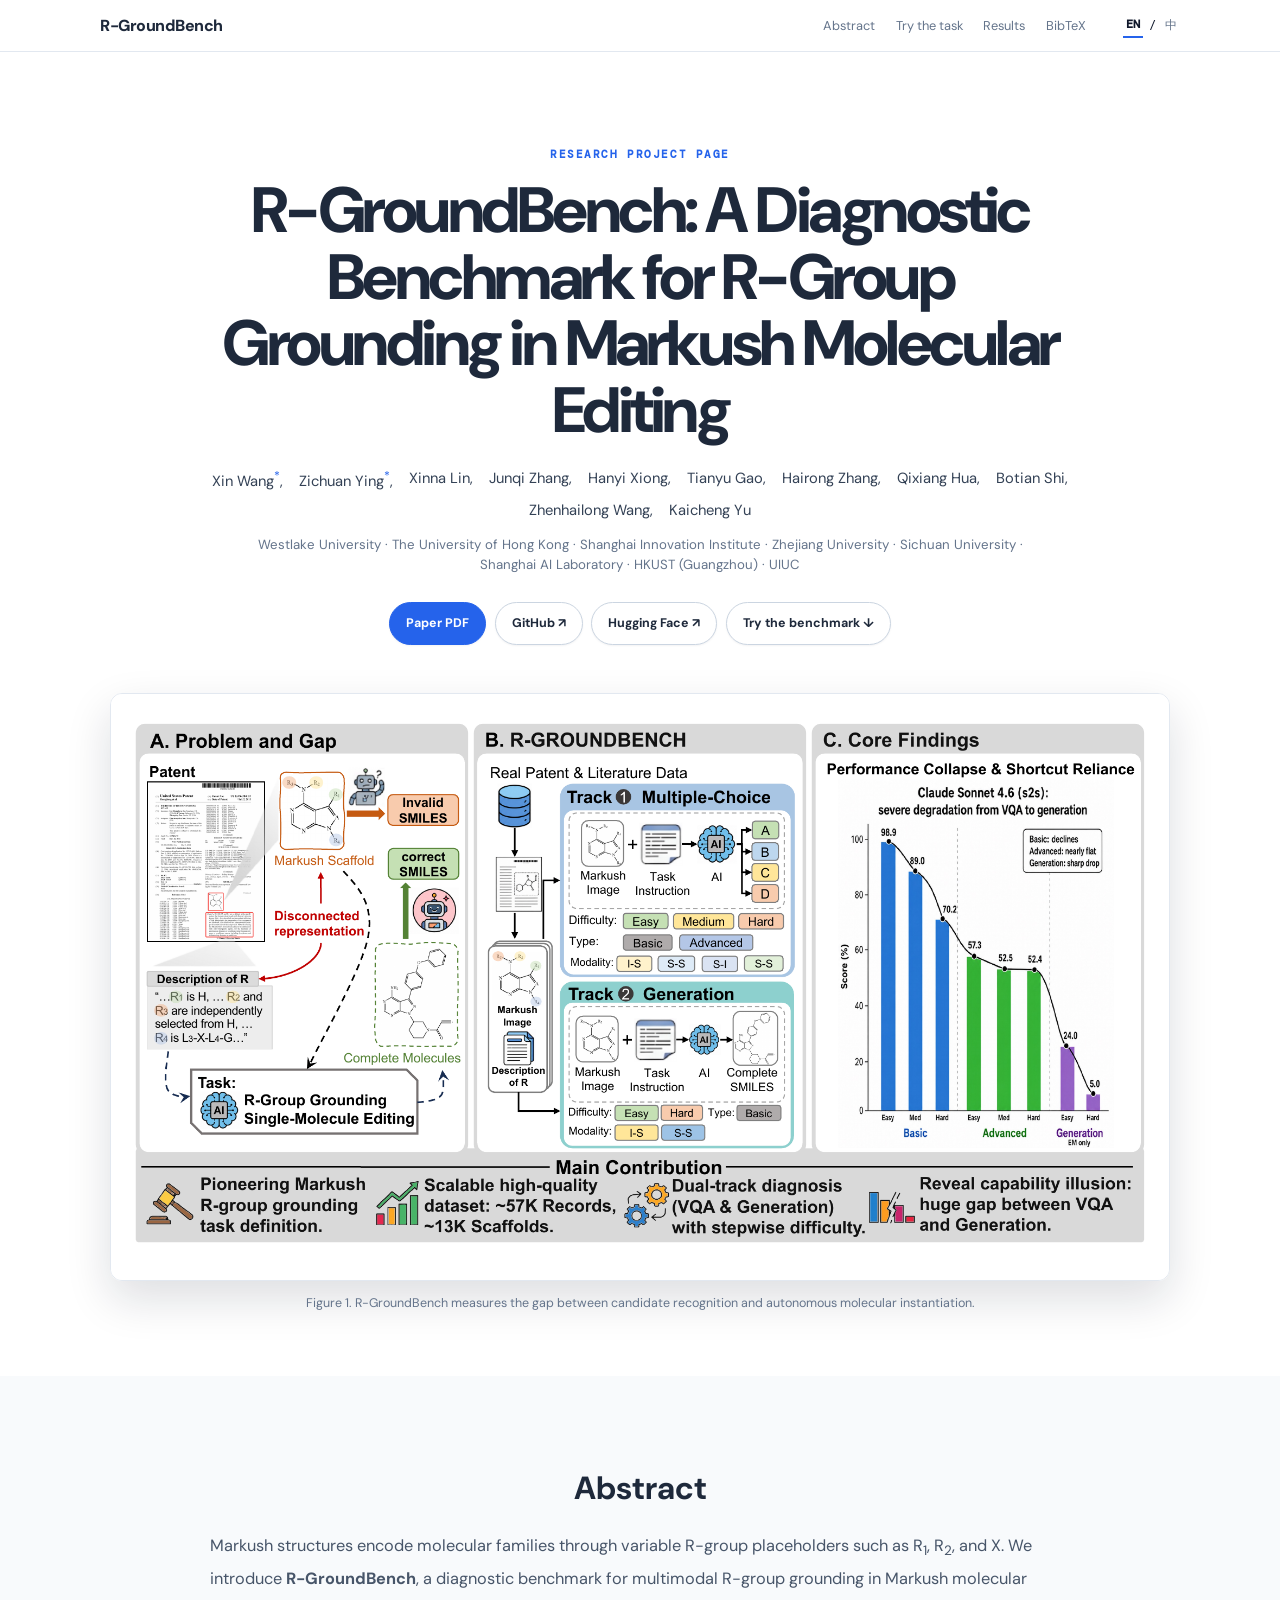
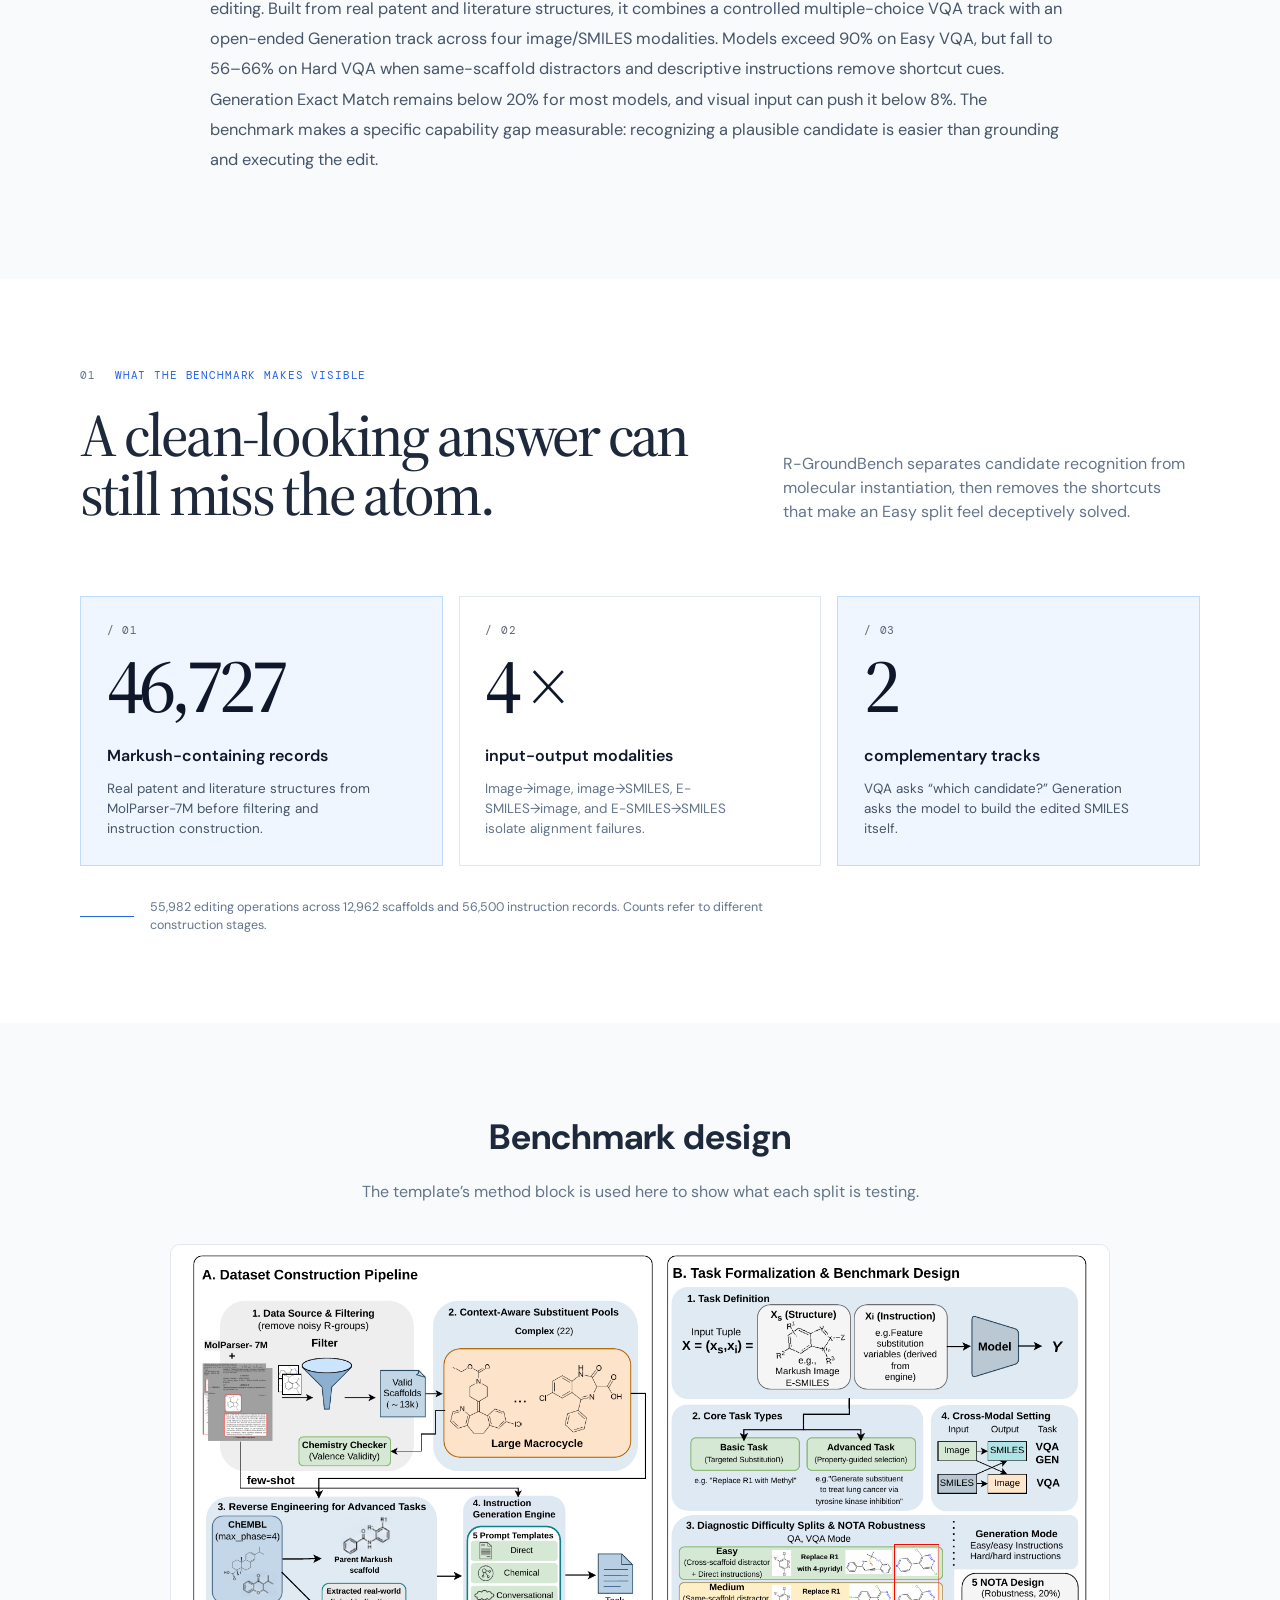
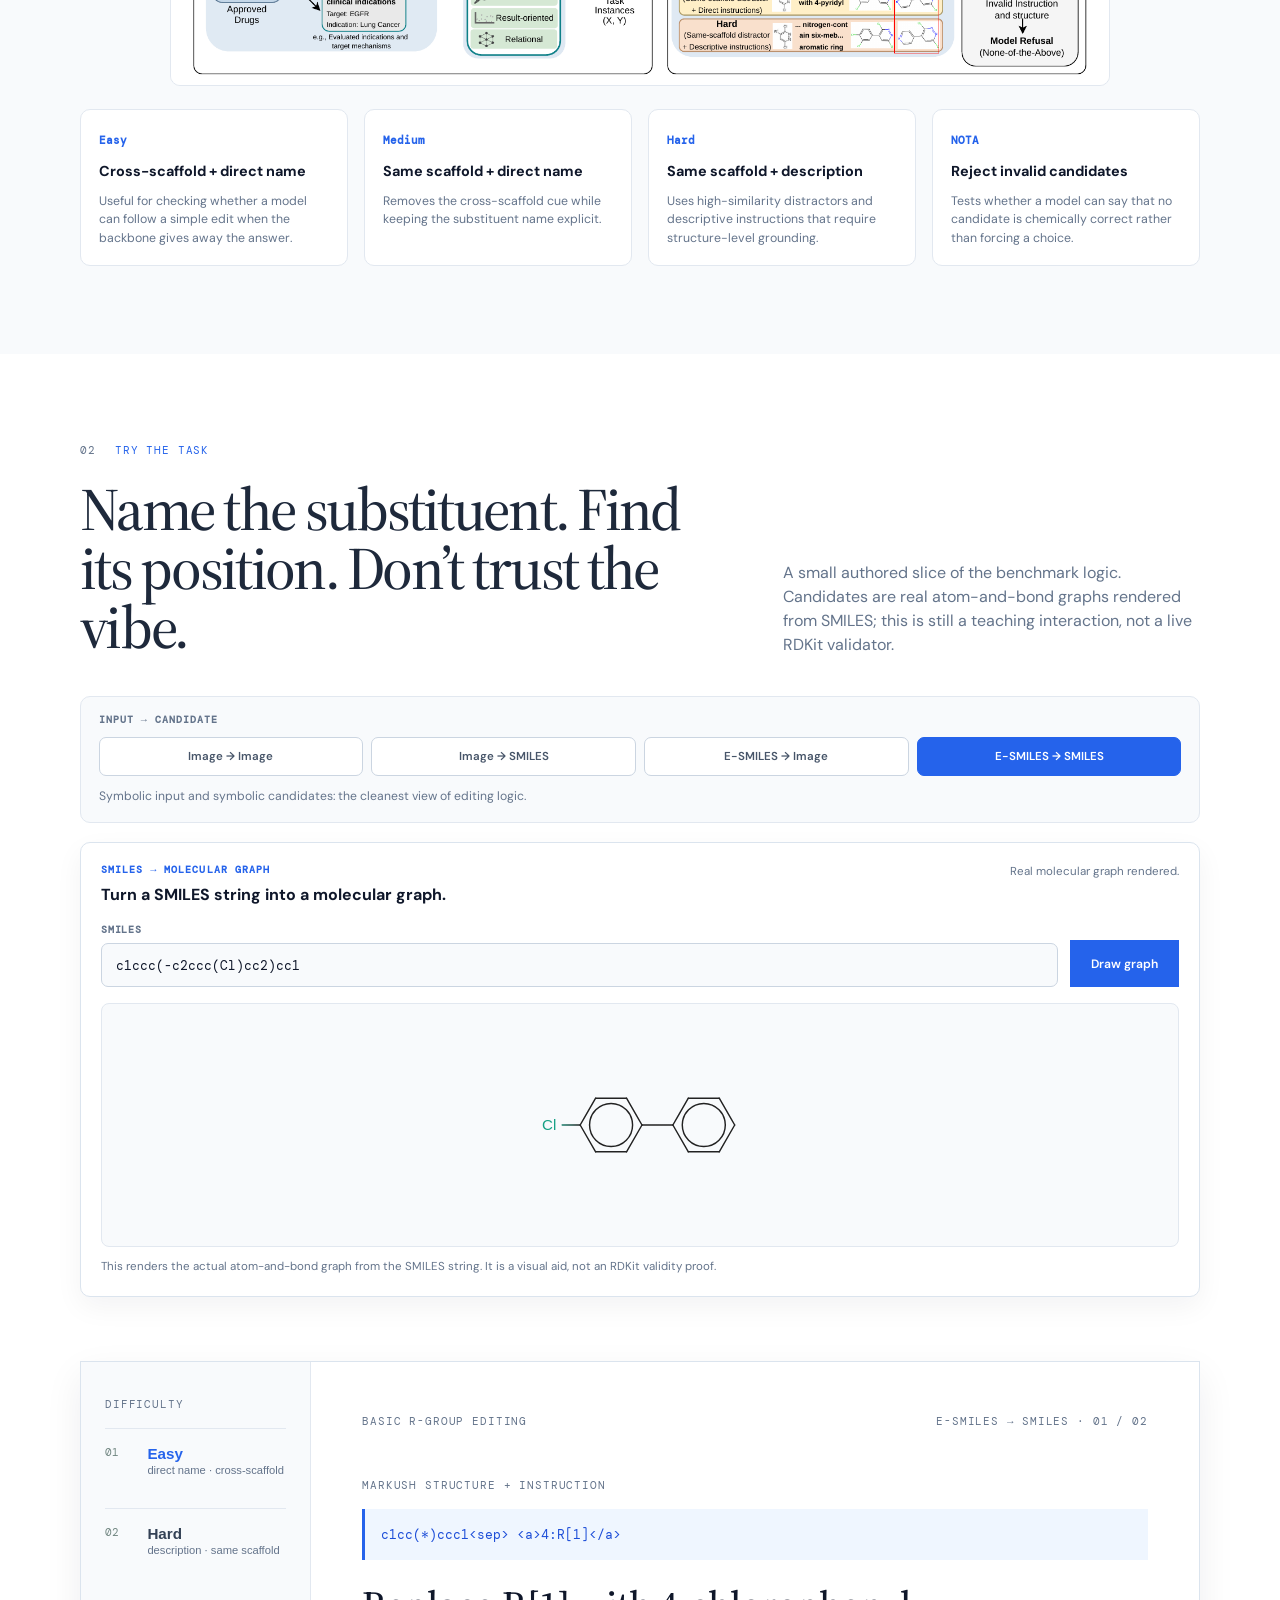
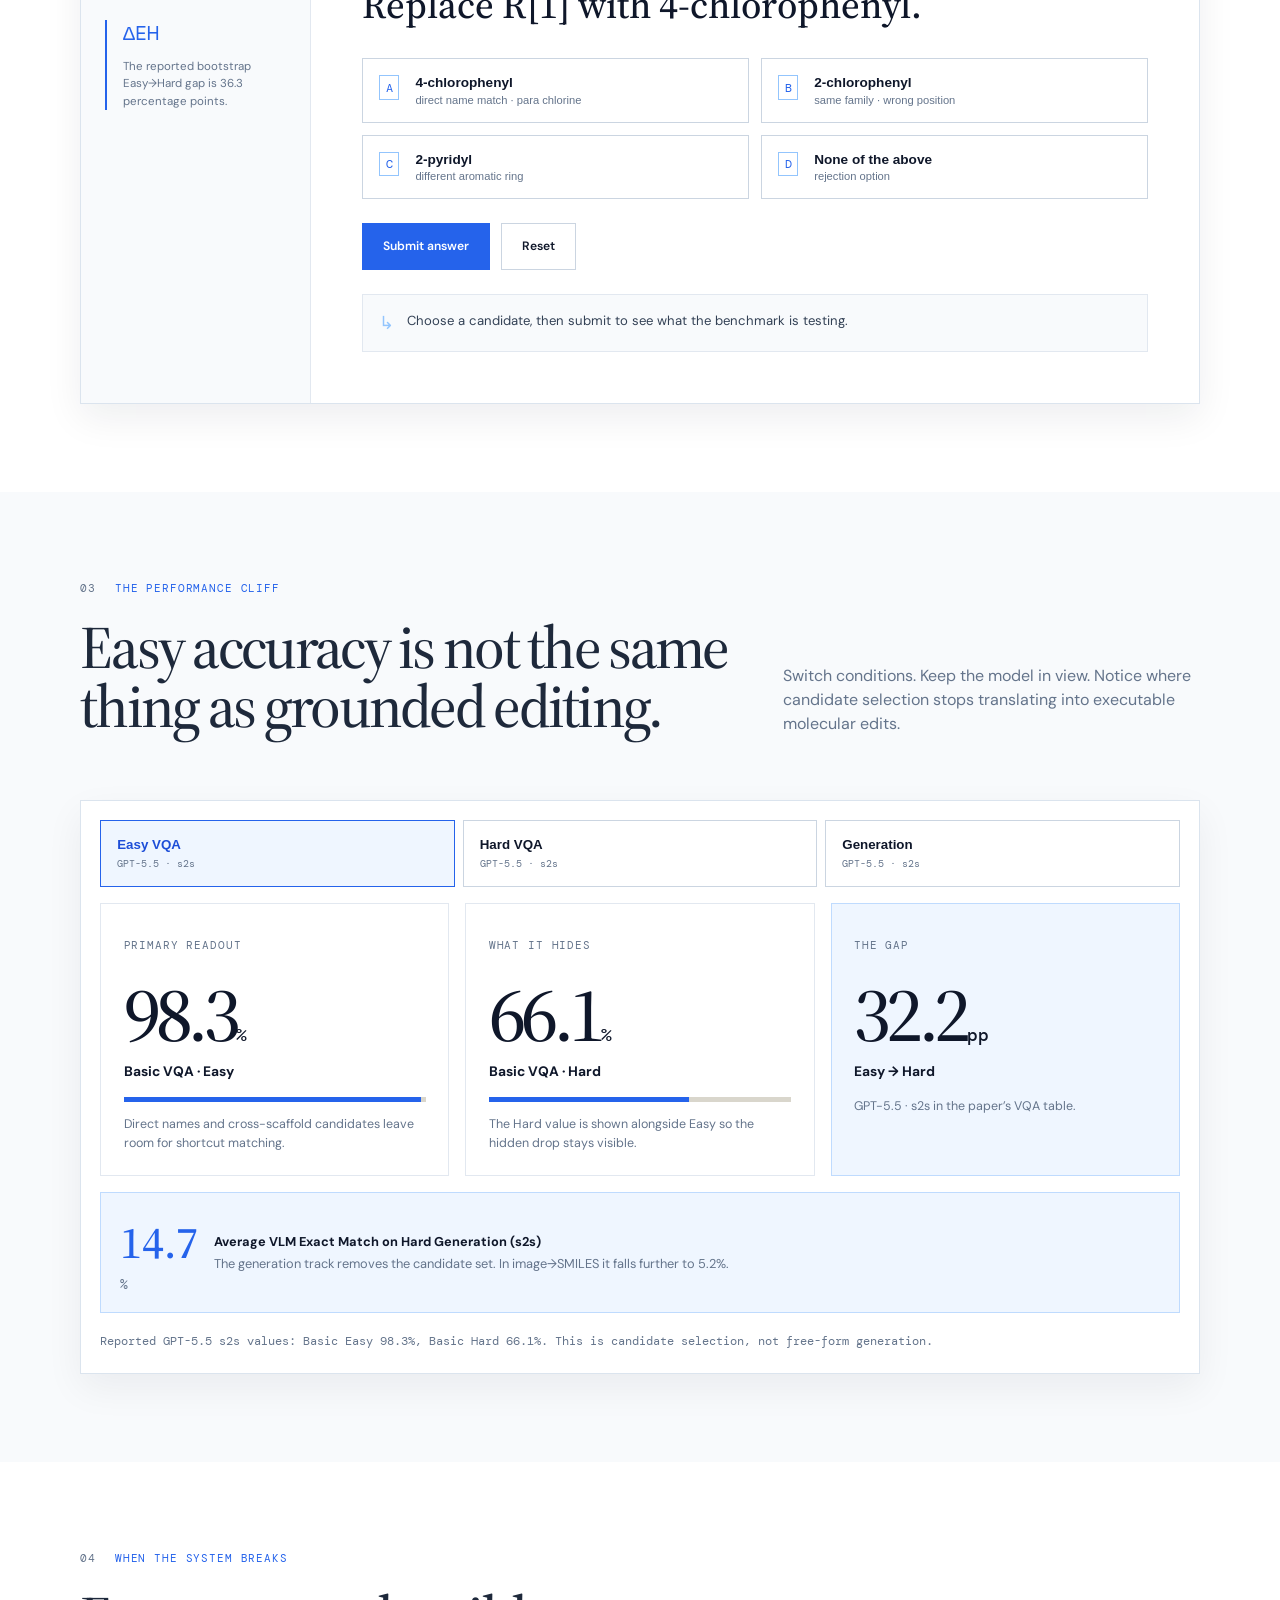
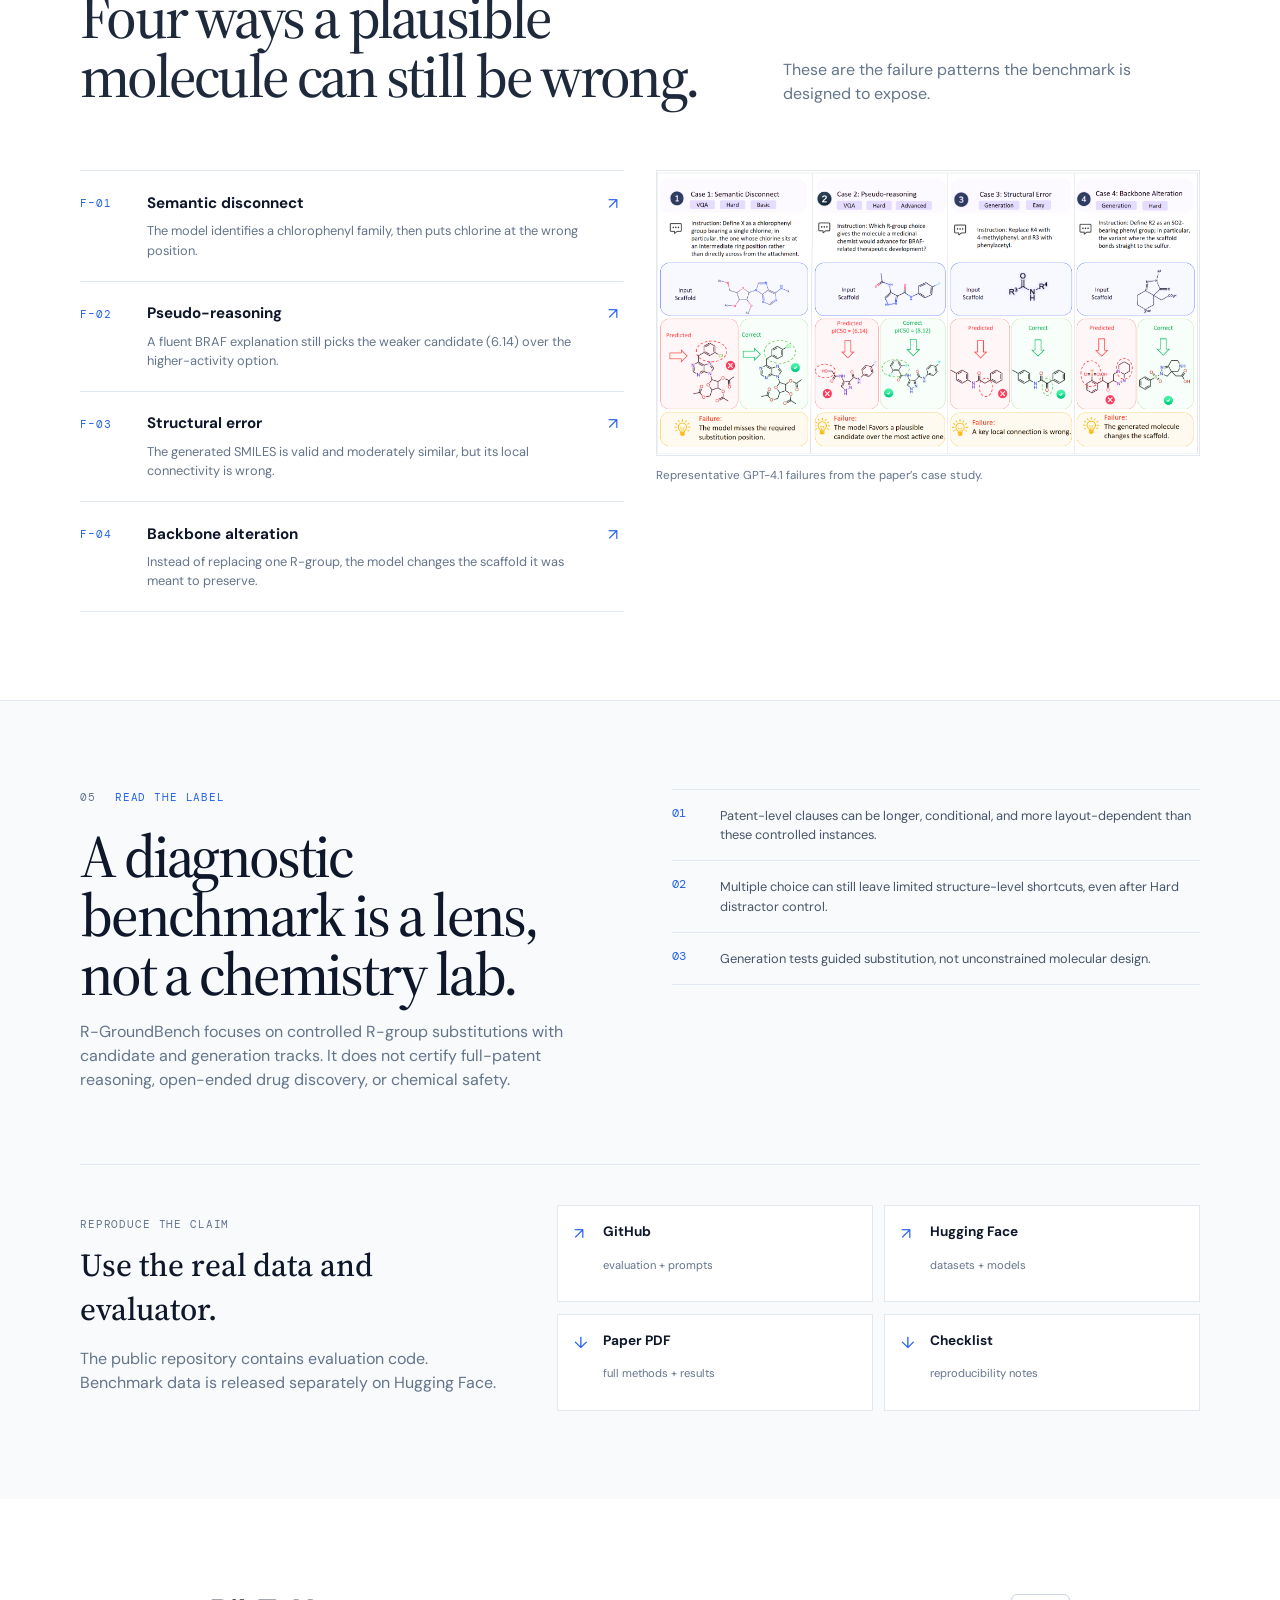
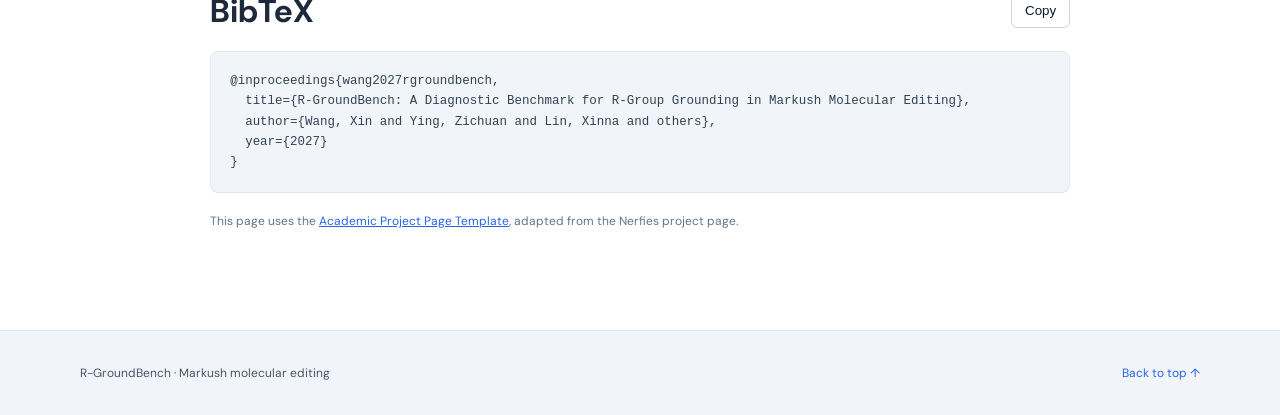
==== commit 3f03bd56: "feat: render real molecule graphs from smiles" ====
--- a/outputs/r-groundbench-site/index.html
+++ b/outputs/r-groundbench-site/index.html
@@ -15,7 +15,7 @@
 <a class="skip-link" href="#main" data-i18n="skip">Skip to content</a>
 <header class="academic-nav"><div class="academic-nav-inner"><a class="template-brand" href="#hero">R-GroundBench</a><nav><a href="#abstract">Abstract</a><a href="#try" data-i18n="navTry">Try the task</a><a href="#results">Results</a><a href="#BibTeX">BibTeX</a></nav><div class="language-toggle" role="group" aria-label="Language"><button class="lang-button is-active" type="button" data-lang="en" aria-pressed="true">EN</button><span>/</span><button class="lang-button" type="button" data-lang="zh" aria-pressed="false">中</button></div></div></header>
 <main id="main">
-  <section class="academic-hero" id="hero"><div class="academic-hero-inner"><p class="publication-kicker">AAAI 2027 · RESEARCH PROJECT PAGE</p><h1 class="publication-title">R-GroundBench: A Diagnostic Benchmark for R-Group Grounding in Markush Molecular Editing</h1><div class="publication-authors"><span>Xin Wang<sup>*</sup></span><span>Zichuan Ying<sup>*</sup></span><span>Xinna Lin</span><span>Junqi Zhang</span><span>Hanyi Xiong</span><span>Tianyu Gao</span><span>Hairong Zhang</span><span>Qixiang Hua</span><span>Botian Shi</span><span>Zhenhailong Wang</span><span>Kaicheng Yu</span></div><p class="publication-affiliations">Westlake University · The University of Hong Kong · Shanghai Innovation Institute · Zhejiang University · Sichuan University · Shanghai AI Laboratory · HKUST (Guangzhou) · UIUC</p><div class="publication-links"><a class="academic-button primary" href="assets/paper.pdf">Paper PDF</a><a class="academic-button" href="https://github.com/CrisYing/R-GROUNDBENCH/" target="_blank" rel="noreferrer">GitHub ↗</a><a class="academic-button" href="https://huggingface.co/Crisying" target="_blank" rel="noreferrer">Hugging Face ↗</a><a class="academic-button" href="#try" data-i18n="heroCta">Try the benchmark ↓</a></div></div><div class="teaser-wrap"><img src="assets/teaser.png" alt="R-GroundBench overview: the R-group grounding challenge, benchmark tracks, and the recognition-to-generation gap"><p class="teaser-caption">Figure 1. R-GroundBench measures the gap between candidate recognition and autonomous molecular instantiation.</p></div></section>
+  <section class="academic-hero" id="hero"><div class="academic-hero-inner"><p class="publication-kicker">RESEARCH PROJECT PAGE</p><h1 class="publication-title">R-GroundBench: A Diagnostic Benchmark for R-Group Grounding in Markush Molecular Editing</h1><div class="publication-authors"><span>Xin Wang<sup>*</sup></span><span>Zichuan Ying<sup>*</sup></span><span>Xinna Lin</span><span>Junqi Zhang</span><span>Hanyi Xiong</span><span>Tianyu Gao</span><span>Hairong Zhang</span><span>Qixiang Hua</span><span>Botian Shi</span><span>Zhenhailong Wang</span><span>Kaicheng Yu</span></div><p class="publication-affiliations">Westlake University · The University of Hong Kong · Shanghai Innovation Institute · Zhejiang University · Sichuan University · Shanghai AI Laboratory · HKUST (Guangzhou) · UIUC</p><div class="publication-links"><a class="academic-button primary" href="assets/paper.pdf">Paper PDF</a><a class="academic-button" href="https://github.com/CrisYing/R-GROUNDBENCH/" target="_blank" rel="noreferrer">GitHub ↗</a><a class="academic-button" href="https://huggingface.co/Crisying" target="_blank" rel="noreferrer">Hugging Face ↗</a><a class="academic-button" href="#try" data-i18n="heroCta">Try the benchmark ↓</a></div></div><div class="teaser-wrap"><img src="assets/teaser.png" alt="R-GroundBench overview: the R-group grounding challenge, benchmark tracks, and the recognition-to-generation gap"><p class="teaser-caption">Figure 1. R-GroundBench measures the gap between candidate recognition and autonomous molecular instantiation.</p></div></section>
 
   <section class="academic-section abstract-section" id="abstract"><div class="academic-container narrow"><h2>Abstract</h2><p>Markush structures encode molecular families through variable R-group placeholders such as R<sub>1</sub>, R<sub>2</sub>, and X. We introduce <strong>R-GroundBench</strong>, a diagnostic benchmark for multimodal R-group grounding in Markush molecular editing. Built from real patent and literature structures, it combines a controlled multiple-choice VQA track with an open-ended Generation track across four image/SMILES modalities. Models exceed 90% on Easy VQA, but fall to 56–66% on Hard VQA when same-scaffold distractors and descriptive instructions remove shortcut cues. Generation Exact Match remains below 20% for most models, and visual input can push it below 8%. The benchmark makes a specific capability gap measurable: recognizing a plausible candidate is easier than grounding and executing the edit.</p></div></section>
 
@@ -23,7 +23,7 @@
 
   <section class="academic-section method-section"><div class="academic-container"><h2>Benchmark design</h2><p class="section-intro">The template’s method block is used here to show what each split is testing.</p><img class="method-figure" src="assets/framework.png" alt="R-GroundBench construction pipeline and task formulation"><div class="method-grid"><article><span>Easy</span><h3>Cross-scaffold + direct name</h3><p>Useful for checking whether a model can follow a simple edit when the backbone gives away the answer.</p></article><article><span>Medium</span><h3>Same scaffold + direct name</h3><p>Removes the cross-scaffold cue while keeping the substituent name explicit.</p></article><article><span>Hard</span><h3>Same scaffold + description</h3><p>Uses high-similarity distractors and descriptive instructions that require structure-level grounding.</p></article><article><span>NOTA</span><h3>Reject invalid candidates</h3><p>Tests whether a model can say that no candidate is chemically correct rather than forcing a choice.</p></article></div></div></section>
 
-  <section class="academic-section interactive-section" id="try"><div class="academic-container"><div class="section-kicker"><span>02</span><span data-i18n="tryKicker">TRY THE TASK</span></div><div class="section-heading"><h2 id="try-title" data-i18n="tryTitle">Name the substituent. Find its position. Don’t trust the vibe.</h2><p data-i18n="tryIntro">A small authored slice of the benchmark logic. It is a teaching interaction, not a live RDKit validator.</p></div><div class="modality-bar"><div class="modality-title" data-i18n="modalityTitle">INPUT → CANDIDATE</div><div class="modality-switch" role="group" aria-label="Choose input and candidate modality"><button type="button" class="modality-button" data-modality="i2i" aria-pressed="false">Image → Image</button><button type="button" class="modality-button" data-modality="i2s" aria-pressed="false">Image → SMILES</button><button type="button" class="modality-button" data-modality="s2i" aria-pressed="false">E-SMILES → Image</button><button type="button" class="modality-button is-active" data-modality="s2s" aria-pressed="true">E-SMILES → SMILES</button></div><p id="modality-note" class="modality-note">Symbolic input and symbolic candidates: the cleanest view of editing logic.</p></div><div class="task-shell"><aside class="task-sidebar"><p class="eyebrow" data-i18n="difficultyLabel">DIFFICULTY</p><button class="difficulty-button is-active" type="button" data-difficulty="easy" aria-pressed="true"><span>01</span><b data-i18n="easy">Easy</b><small data-i18n="easyHint">direct name · cross-scaffold</small></button><button class="difficulty-button" type="button" data-difficulty="hard" aria-pressed="false"><span>02</span><b data-i18n="hard">Hard</b><small data-i18n="hardHint">description · same scaffold</small></button><div class="task-side-note"><span>ΔEH</span><p data-i18n="taskSideNote">The reported bootstrap Easy→Hard gap is 36.3 percentage points.</p></div></aside><div class="task-main"><div class="task-meta"><span id="task-type">BASIC R-GROUP EDITING</span><span><span id="task-modality">E-SMILES → SMILES</span> · <span id="task-count">01 / 02</span></span></div><div class="task-question"><p class="eyebrow" data-i18n="questionLabel">MARKUSH STRUCTURE + INSTRUCTION</p><div id="input-preview" class="input-preview" hidden></div><div class="smiles-box" id="smiles-text"></div><h3 id="question-text"></h3></div><div class="options" id="options" role="radiogroup" aria-label="Candidate answers"></div><div class="task-actions"><button class="button button-primary" id="submit-answer" type="button" disabled data-i18n="submit">Submit answer</button><button class="button button-quiet" id="reset-answer" type="button" data-i18n="reset">Reset</button></div><div class="feedback" id="feedback" role="status" aria-live="polite"><span class="feedback-icon">↳</span><span data-i18n="feedbackPlaceholder">Choose a candidate, then submit to see what the benchmark is testing.</span></div></div></div></div></section>
+  <section class="academic-section interactive-section" id="try"><div class="academic-container"><div class="section-kicker"><span>02</span><span data-i18n="tryKicker">TRY THE TASK</span></div><div class="section-heading"><h2 id="try-title" data-i18n="tryTitle">Name the substituent. Find its position. Don’t trust the vibe.</h2><p data-i18n="tryIntro">A small authored slice of the benchmark logic. Candidates are real atom-and-bond graphs rendered from SMILES; this is still a teaching interaction, not a live RDKit validator.</p></div><div class="modality-bar"><div class="modality-title" data-i18n="modalityTitle">INPUT → CANDIDATE</div><div class="modality-switch" role="group" aria-label="Choose input and candidate modality"><button type="button" class="modality-button" data-modality="i2i" aria-pressed="false">Image → Image</button><button type="button" class="modality-button" data-modality="i2s" aria-pressed="false">Image → SMILES</button><button type="button" class="modality-button" data-modality="s2i" aria-pressed="false">E-SMILES → Image</button><button type="button" class="modality-button is-active" data-modality="s2s" aria-pressed="true">E-SMILES → SMILES</button></div><p id="modality-note" class="modality-note">Symbolic input and symbolic candidates: the cleanest view of editing logic.</p></div><div class="smiles-converter" aria-labelledby="smiles-converter-title"><div class="converter-heading"><div><div class="converter-kicker" data-i18n="smilesKicker">SMILES → MOLECULAR GRAPH</div><h3 id="smiles-converter-title" data-i18n="smilesConverterTitle">Turn a SMILES string into a molecular graph.</h3></div><span class="converter-status" id="smiles-status" data-i18n="smilesStatus">Ready to render a real structure.</span></div><div class="converter-controls"><label class="smiles-input-label"><span data-i18n="smilesInputLabel">SMILES</span><input id="smiles-input" type="text" value="c1ccc(-c2ccc(Cl)cc2)cc1" spellcheck="false" autocomplete="off"></label><button class="button button-primary" id="draw-smiles" type="button" data-i18n="smilesDraw">Draw graph</button></div><div class="graph-stage" id="smiles-graph" aria-live="polite"><svg class="molecule-graph converter-graph" id="smiles-graph-svg" role="img" aria-label="Molecular graph preview"></svg></div><p class="converter-caption" data-i18n="smilesCaption">This renders the actual atom-and-bond graph from the SMILES string. It is a visual aid, not an RDKit validity proof.</p></div><div class="task-shell"><aside class="task-sidebar"><p class="eyebrow" data-i18n="difficultyLabel">DIFFICULTY</p><button class="difficulty-button is-active" type="button" data-difficulty="easy" aria-pressed="true"><span>01</span><b data-i18n="easy">Easy</b><small data-i18n="easyHint">direct name · cross-scaffold</small></button><button class="difficulty-button" type="button" data-difficulty="hard" aria-pressed="false"><span>02</span><b data-i18n="hard">Hard</b><small data-i18n="hardHint">description · same scaffold</small></button><div class="task-side-note"><span>ΔEH</span><p data-i18n="taskSideNote">The reported bootstrap Easy→Hard gap is 36.3 percentage points.</p></div></aside><div class="task-main"><div class="task-meta"><span id="task-type">BASIC R-GROUP EDITING</span><span><span id="task-modality">E-SMILES → SMILES</span> · <span id="task-count">01 / 02</span></span></div><div class="task-question"><p class="eyebrow" data-i18n="questionLabel">MARKUSH STRUCTURE + INSTRUCTION</p><div id="input-preview" class="input-preview" hidden></div><div class="smiles-box" id="smiles-text"></div><h3 id="question-text"></h3></div><div class="options" id="options" role="radiogroup" aria-label="Candidate answers"></div><div class="task-actions"><button class="button button-primary" id="submit-answer" type="button" disabled data-i18n="submit">Submit answer</button><button class="button button-quiet" id="reset-answer" type="button" data-i18n="reset">Reset</button></div><div class="feedback" id="feedback" role="status" aria-live="polite"><span class="feedback-icon">↳</span><span data-i18n="feedbackPlaceholder">Choose a candidate, then submit to see what the benchmark is testing.</span></div></div></div></div></section>
 
   <section class="academic-section results-section" id="results"><div class="academic-container"><div class="section-kicker"><span>03</span><span data-i18n="cliffKicker">THE PERFORMANCE CLIFF</span></div><div class="section-heading"><h2 id="cliff-title" data-i18n="cliffTitle">Easy accuracy is not the same thing as grounded editing.</h2><p data-i18n="cliffIntro">Switch conditions. Keep the model in view. Notice where candidate selection stops translating into executable molecular edits.</p></div><div class="cliff-shell" id="cliff"><div class="cliff-controls" role="group" aria-label="Performance condition"><button class="cliff-button is-active" type="button" data-metric="easy" aria-pressed="true"><span data-i18n="metricEasy">Easy VQA</span><small>GPT-5.5 · s2s</small></button><button class="cliff-button" type="button" data-metric="hard" aria-pressed="false"><span data-i18n="metricHard">Hard VQA</span><small>GPT-5.5 · s2s</small></button><button class="cliff-button" type="button" data-metric="generation" aria-pressed="false"><span data-i18n="metricGeneration">Generation</span><small>GPT-5.5 · s2s</small></button></div><div class="metric-grid"><article class="metric-card"><p class="eyebrow" data-i18n="metricPrimaryLabel">PRIMARY READOUT</p><strong id="metric-primary">98.3<span>%</span></strong><h3 id="metric-primary-name">Basic VQA · Easy</h3><div class="meter"><span id="meter-primary" style="width:98.3%"></span></div><p id="metric-primary-note"></p></article><article class="metric-card metric-card-outline"><p class="eyebrow" data-i18n="metricSecondaryLabel">WHAT IT HIDES</p><strong id="metric-secondary">66.1<span>%</span></strong><h3 id="metric-secondary-name">Basic VQA · Hard</h3><div class="meter meter-coral"><span id="meter-secondary" style="width:66.1%"></span></div><p id="metric-secondary-note"></p></article><article class="metric-card metric-card-amber"><p class="eyebrow" data-i18n="metricGapLabel">THE GAP</p><strong id="metric-gap">32.2<span>pp</span></strong><h3 id="metric-gap-name">Easy → Hard</h3><p id="metric-gap-note"></p></article></div><div class="cliff-callout"><div class="callout-number">14.7<span>%</span></div><p><b data-i18n="generationCalloutTitle">Average VLM Exact Match on Hard Generation (s2s)</b><span data-i18n="generationCalloutBody">The generation track removes the candidate set. In image→SMILES it falls further to 5.2%.</span></p></div><p class="chart-caption" id="metric-description" role="status" aria-live="polite"></p></div></div></section>
 
@@ -34,10 +34,9 @@
   <section class="academic-section bibtex-section" id="BibTeX"><div class="academic-container narrow"><div class="bibtex-header"><h2>BibTeX</h2><button class="copy-bibtex-btn" id="copy-bibtex" type="button">Copy</button></div><pre id="bibtex-code"><code>@inproceedings{wang2027rgroundbench,
   title={R-GroundBench: A Diagnostic Benchmark for R-Group Grounding in Markush Molecular Editing},
   author={Wang, Xin and Ying, Zichuan and Lin, Xinna and others},
-  booktitle={AAAI Conference on Artificial Intelligence},
   year={2027}
 }</code></pre><p class="template-credit">This page uses the <a href="https://github.com/eliahuhorwitz/Academic-project-page-template" target="_blank" rel="noreferrer">Academic Project Page Template</a>, adapted from the Nerfies project page.</p></div></section>
 </main>
-<footer class="academic-footer"><p>R-GroundBench · Markush molecular editing · AAAI 2027</p><a href="#hero">Back to top ↑</a></footer>
-<script src="app.js" defer></script>
+<footer class="academic-footer"><p>R-GroundBench · Markush molecular editing</p><a href="#hero">Back to top ↑</a></footer>
+<script src="assets/smiles-drawer.min.js" defer></script><script src="app.js" defer></script>
 </body></html>
--- a/outputs/r-groundbench-site/styles.css
+++ b/outputs/r-groundbench-site/styles.css
@@ -9,3 +9,8 @@
 /* Light-only surface pass: keep the academic page airy and paper-like. */
 body{background:#fff;color:#0f172a}.academic-hero,.academic-section,.academic-section:nth-of-type(even),.evidence,.try,.results-section,.failure-section,.limits-section,.bibtex-section{background:#fff;color:#0f172a}.academic-section:nth-of-type(even),.try,.results-section{background:#f8fafc}.card-dark{background:#eff6ff;color:#0f172a;border:1px solid #bfdbfe}.card-dark p{color:#475569}.task-shell{background:#fff;border:1px solid #dbe4ee;box-shadow:0 14px 36px rgba(15,23,42,.07)}.task-sidebar{background:#f8fafc;border-right:1px solid #e2e8f0}.task-sidebar .eyebrow{color:#64748b}.difficulty-button{color:#64748b;border-top-color:#e2e8f0}.difficulty-button b{color:#334155}.difficulty-button small{color:#64748b}.difficulty-button.is-active b{color:#2563eb}.task-side-note{border-left-color:#2563eb}.task-side-note span{color:#2563eb}.task-side-note p{color:#64748b}.task-main{background:#fff;color:#0f172a}.task-main .task-meta,.task-main .eyebrow{color:#64748b}.smiles-box{background:#eff6ff;border-left-color:#2563eb;color:#1d4ed8}.task-question h3{color:#0f172a}.option-card{background:#fff;border-color:#cbd5e1;color:#0f172a}.option-card:hover,.option-card.is-selected{border-color:#2563eb;background:#eff6ff}.option-card strong{color:#0f172a}.option-card small{color:#64748b}.option-letter{color:#2563eb;border-color:#93c5fd}.button-quiet{background:#fff;color:#0f172a;border-color:#cbd5e1}.feedback{background:#f8fafc;color:#334155;border:1px solid #e2e8f0}.feedback.is-correct{border-left-color:#2563eb}.feedback.is-wrong{border-left-color:#dc2626}.cliff-shell{background:#fff;border-color:#dbe4ee;box-shadow:0 14px 36px rgba(15,23,42,.06)}.cliff-button{background:#fff;border-color:#cbd5e1;color:#64748b}.cliff-button span{color:#0f172a}.cliff-button.is-active{background:#eff6ff;border-color:#2563eb;color:#334155}.cliff-button.is-active span{color:#1d4ed8}.cliff-button.is-active small{color:#64748b}.metric-card,.metric-card-outline{background:#fff;border-color:#e2e8f0}.metric-card-amber{background:#eff6ff;border-color:#bfdbfe}.metric-card p:last-child,.metric-card-amber p:last-child{color:#64748b}.cliff-callout{background:#eff6ff;border:1px solid #bfdbfe;color:#0f172a}.cliff-callout span{color:#64748b}.callout-number{color:#2563eb}.chart-caption{color:#64748b}.limits-section{background:#f8fafc;color:#0f172a;border-top:1px solid #e2e8f0}.limits-section h2{color:#0f172a}.limits-section .section-kicker{color:#2563eb}.limits-section> .academic-container>div>p{color:#64748b}.limit-list{border-top-color:#e2e8f0}.limit-list div{border-bottom-color:#e2e8f0}.limit-list span{color:#2563eb}.limit-list p{color:#475569}.resource-panel{border-top-color:#e2e8f0}.resource-panel h3{color:#0f172a}.resource-panel p{color:#64748b}.resource-links a{background:#fff;border-color:#e2e8f0;color:#0f172a}.resource-links a:hover{border-color:#2563eb}.resource-links small{color:#64748b}.academic-footer{background:#f1f5f9;color:#475569;border-top:1px solid #e2e8f0}.academic-footer a{color:#2563eb}.bibtex-section pre{background:#f1f5f9;color:#334155;border:1px solid #e2e8f0}.copy-bibtex-btn{background:#fff;color:#0f172a;border-color:#cbd5e1}
 .modality-bar{margin-top:2.4rem;padding:1rem 1.1rem;background:#f8fafc;border:1px solid #e2e8f0;border-radius:10px}.modality-title{font:600 .64rem 'DM Mono',monospace;letter-spacing:.1em;color:#64748b;margin-bottom:.7rem}.modality-switch{display:grid;grid-template-columns:repeat(4,1fr);gap:.5rem}.modality-button{padding:.7rem .75rem;border:1px solid #cbd5e1;border-radius:7px;background:#fff;color:#475569;font:600 .72rem 'DM Sans',sans-serif;cursor:pointer}.modality-button:hover{border-color:#2563eb;color:#1d4ed8}.modality-button.is-active{background:#2563eb;border-color:#2563eb;color:#fff}.modality-note{margin:.7rem 0 0;color:#64748b;font-size:.76rem}.input-preview{margin:1rem 0 1.2rem;padding:1rem;border:1px solid #bfdbfe;border-radius:9px;background:#eff6ff}.input-preview-label{font:600 .64rem 'DM Mono',monospace;letter-spacing:.08em;color:#2563eb;margin-bottom:.6rem}.molecule-preview{display:flex;align-items:center;justify-content:center;min-height:110px;background:#fff;border:1px solid #dbeafe;border-radius:7px}.molecule-preview svg{width:100%;height:105px;max-width:260px}.candidate-image{display:flex;align-items:center;justify-content:center;min-height:92px;margin-bottom:.6rem;background:#f8fafc;border:1px solid #dbeafe;border-radius:6px}.candidate-image svg{width:100%;height:86px;max-width:170px}.option-card.image-option{display:block}.option-card.image-option>span:last-child{display:block}.option-card.image-option .option-letter{display:inline-block;margin-bottom:.45rem}@media(max-width:800px){.modality-switch{grid-template-columns:repeat(2,1fr)}}@media(max-width:500px){.modality-switch{grid-template-columns:1fr}}
+/* Real molecule graph surfaces */
+.smiles-converter{margin-top:1.2rem;padding:1.25rem;background:#fff;border:1px solid #dbe4ee;border-radius:10px;box-shadow:0 10px 28px rgba(15,23,42,.05)}
+.converter-heading{display:flex;justify-content:space-between;gap:1rem;align-items:flex-start}.converter-kicker{font:600 .64rem 'DM Mono',monospace;letter-spacing:.1em;color:#2563eb}.converter-heading h3{margin:.45rem 0 0;font-size:1rem;color:#0f172a}.converter-status{font-size:.72rem;color:#64748b;text-align:right}.converter-controls{display:grid;grid-template-columns:minmax(0,1fr) auto;gap:.75rem;align-items:end;margin-top:1rem}.smiles-input-label{display:grid;gap:.45rem;font:600 .65rem 'DM Mono',monospace;letter-spacing:.08em;color:#64748b}.smiles-input-label input{width:100%;box-sizing:border-box;padding:.78rem .85rem;border:1px solid #cbd5e1;border-radius:7px;background:#f8fafc;color:#0f172a;font: .82rem 'DM Mono',monospace;letter-spacing:0}.smiles-input-label input:focus{outline:2px solid #bfdbfe;border-color:#2563eb}.graph-stage{display:flex;align-items:center;justify-content:center;min-height:150px;margin-top:1rem;padding:1rem;background:#f8fafc;border:1px solid #e2e8f0;border-radius:8px}.converter-graph{width:100%;height:210px;max-width:620px}.converter-caption{margin:.7rem 0 0;color:#64748b;font-size:.72rem}.molecule-graph-shell{position:relative;display:flex;align-items:center;justify-content:center;width:100%;height:100%}.molecule-graph-shell svg{display:block;width:100%;height:100%;max-width:100%;background:#fff}.molecule-graph-shell.input{min-height:105px}.candidate-image .molecule-graph-shell{min-height:92px}.graph-fallback{display:block;width:100%;height:100%;object-fit:contain;background:#fff}.graph-fallback[hidden]{display:none}.nota-image{align-items:center;justify-content:center;color:#64748b;font:600 .72rem 'DM Mono',monospace;letter-spacing:.1em}.nota-image>div{padding:1.6rem;border:1px dashed #94a3b8;border-radius:6px}.candidate-image{overflow:hidden}.candidate-image .molecule-graph-shell svg{height:86px}.input-preview .molecule-graph-shell svg{height:105px}@media(max-width:650px){.converter-heading{display:block}.converter-status{display:block;margin-top:.6rem;text-align:left}.converter-controls{grid-template-columns:1fr}.converter-controls .button{width:100%}}
+/* Blue controls keep the light palette consistent. */
+.academic-button.primary,.button-primary{background:#2563eb;border-color:#2563eb;color:#fff}.academic-button.primary:hover,.button-primary:hover{background:#1d4ed8;border-color:#1d4ed8}
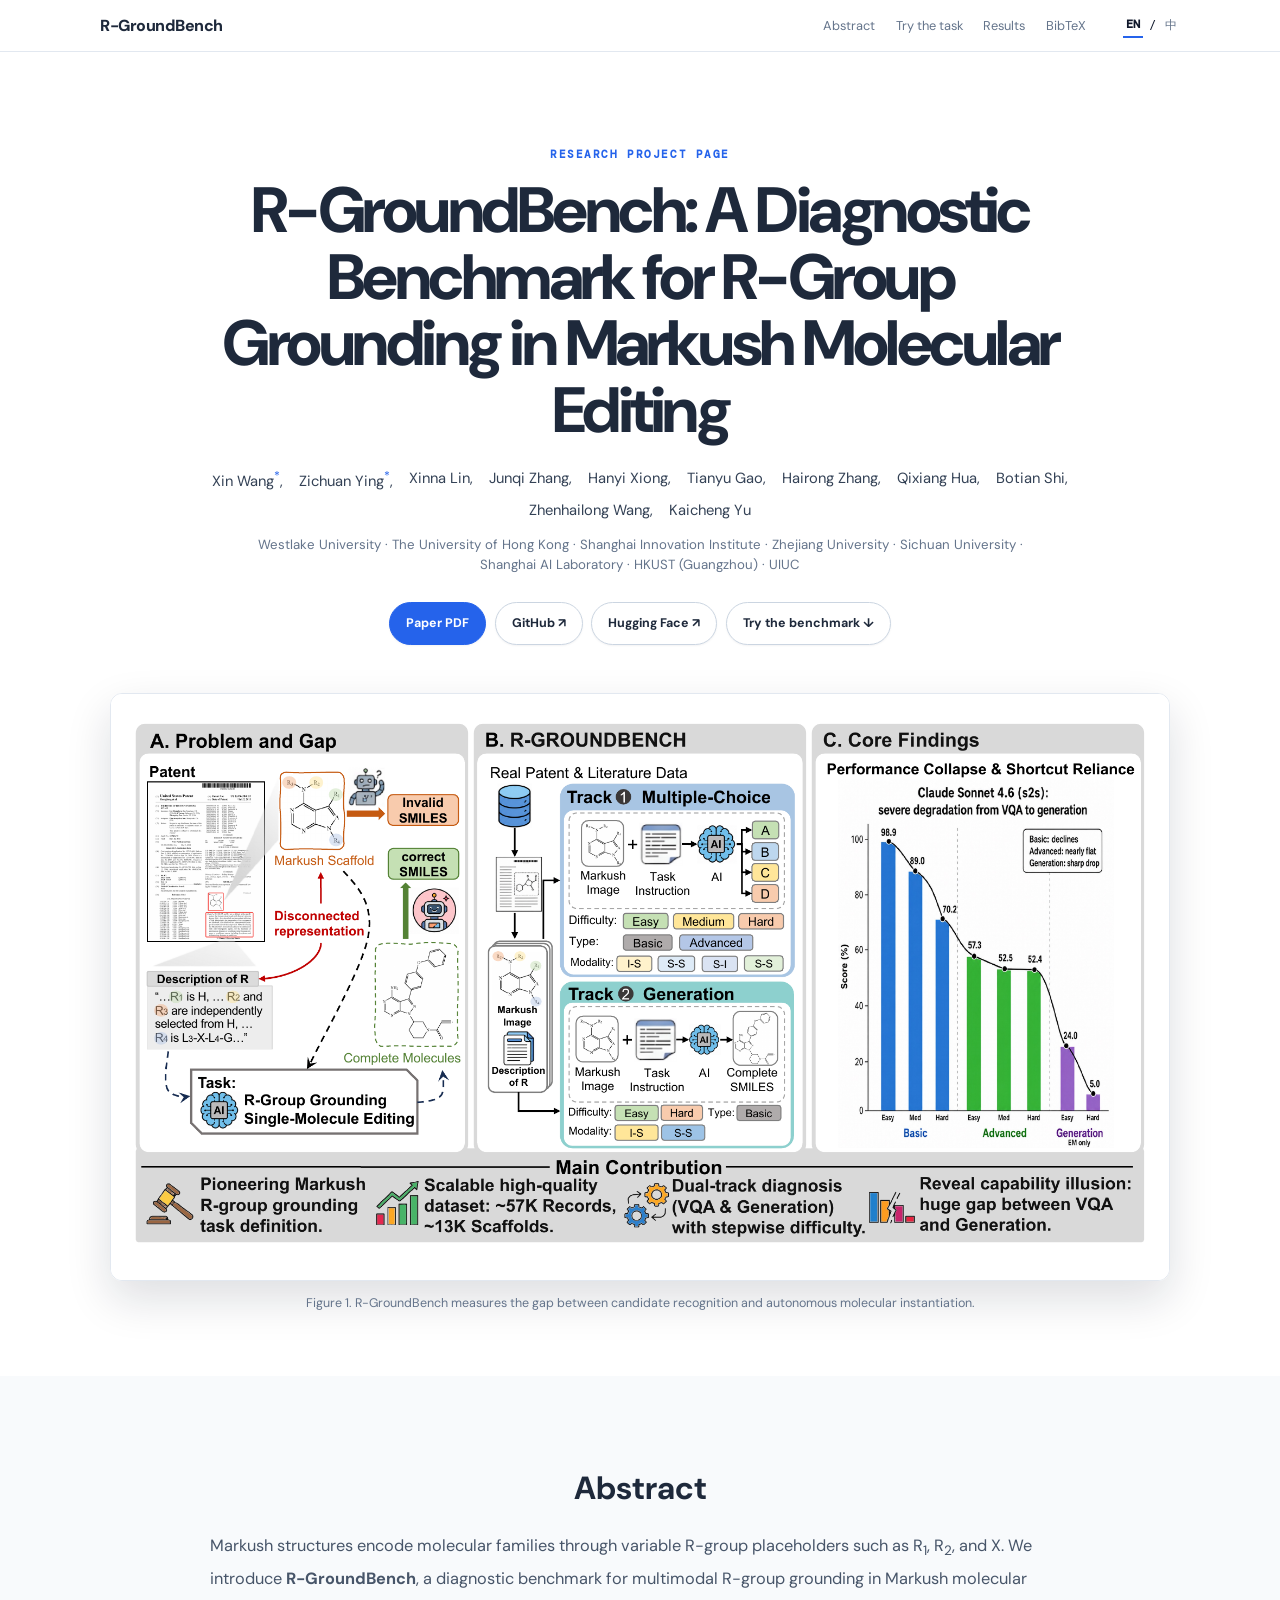
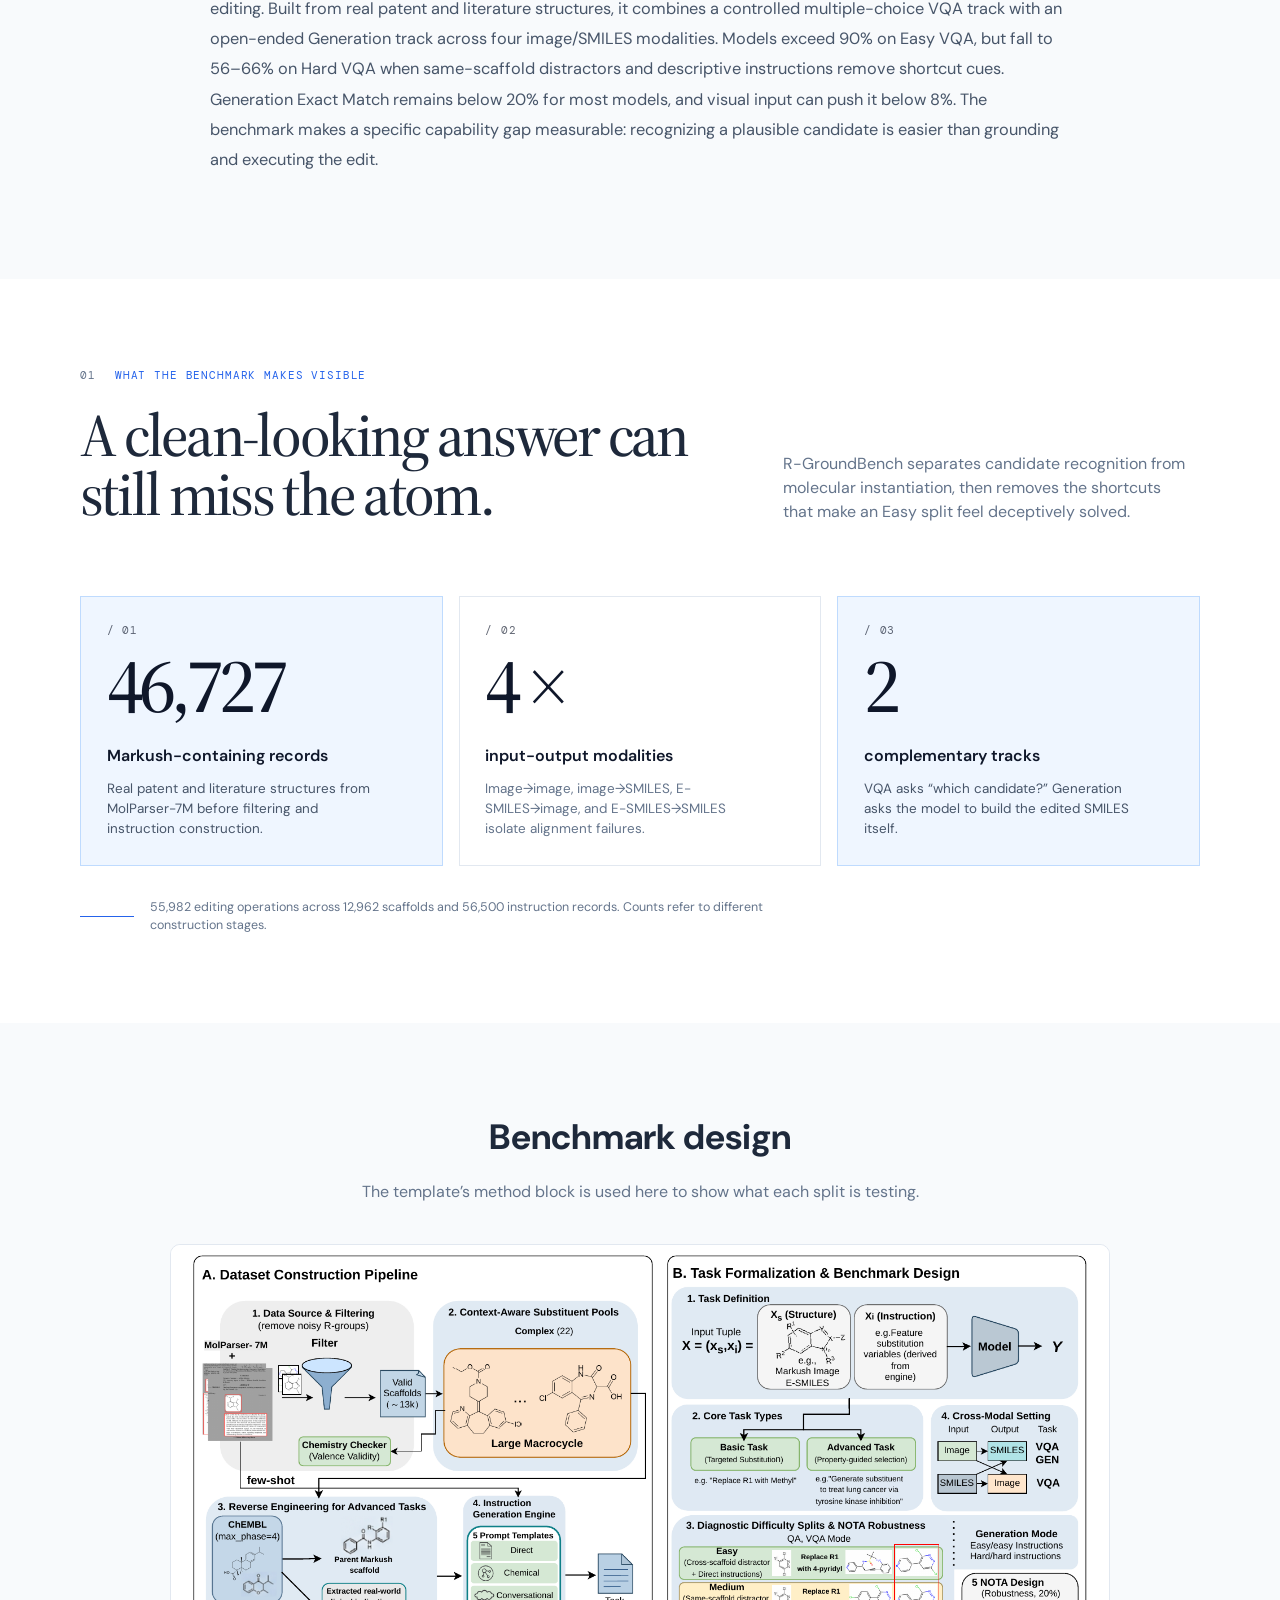
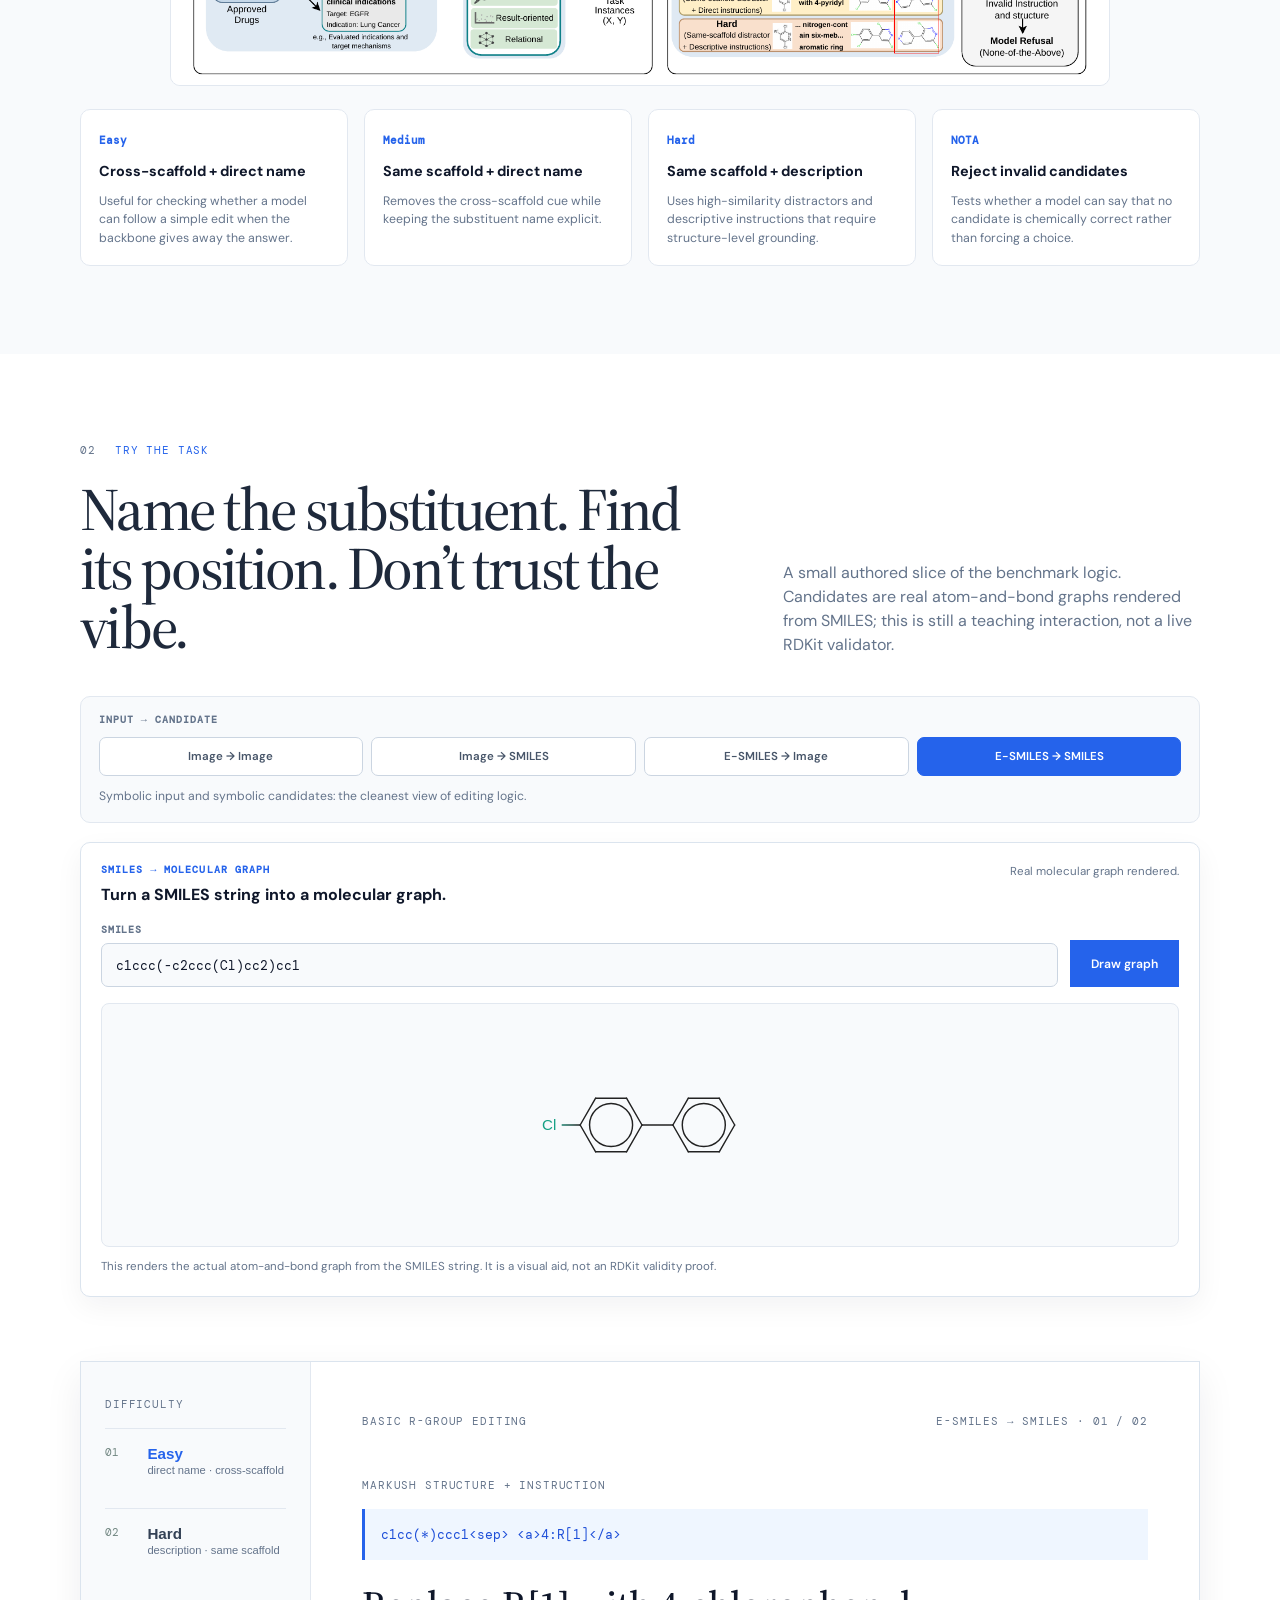
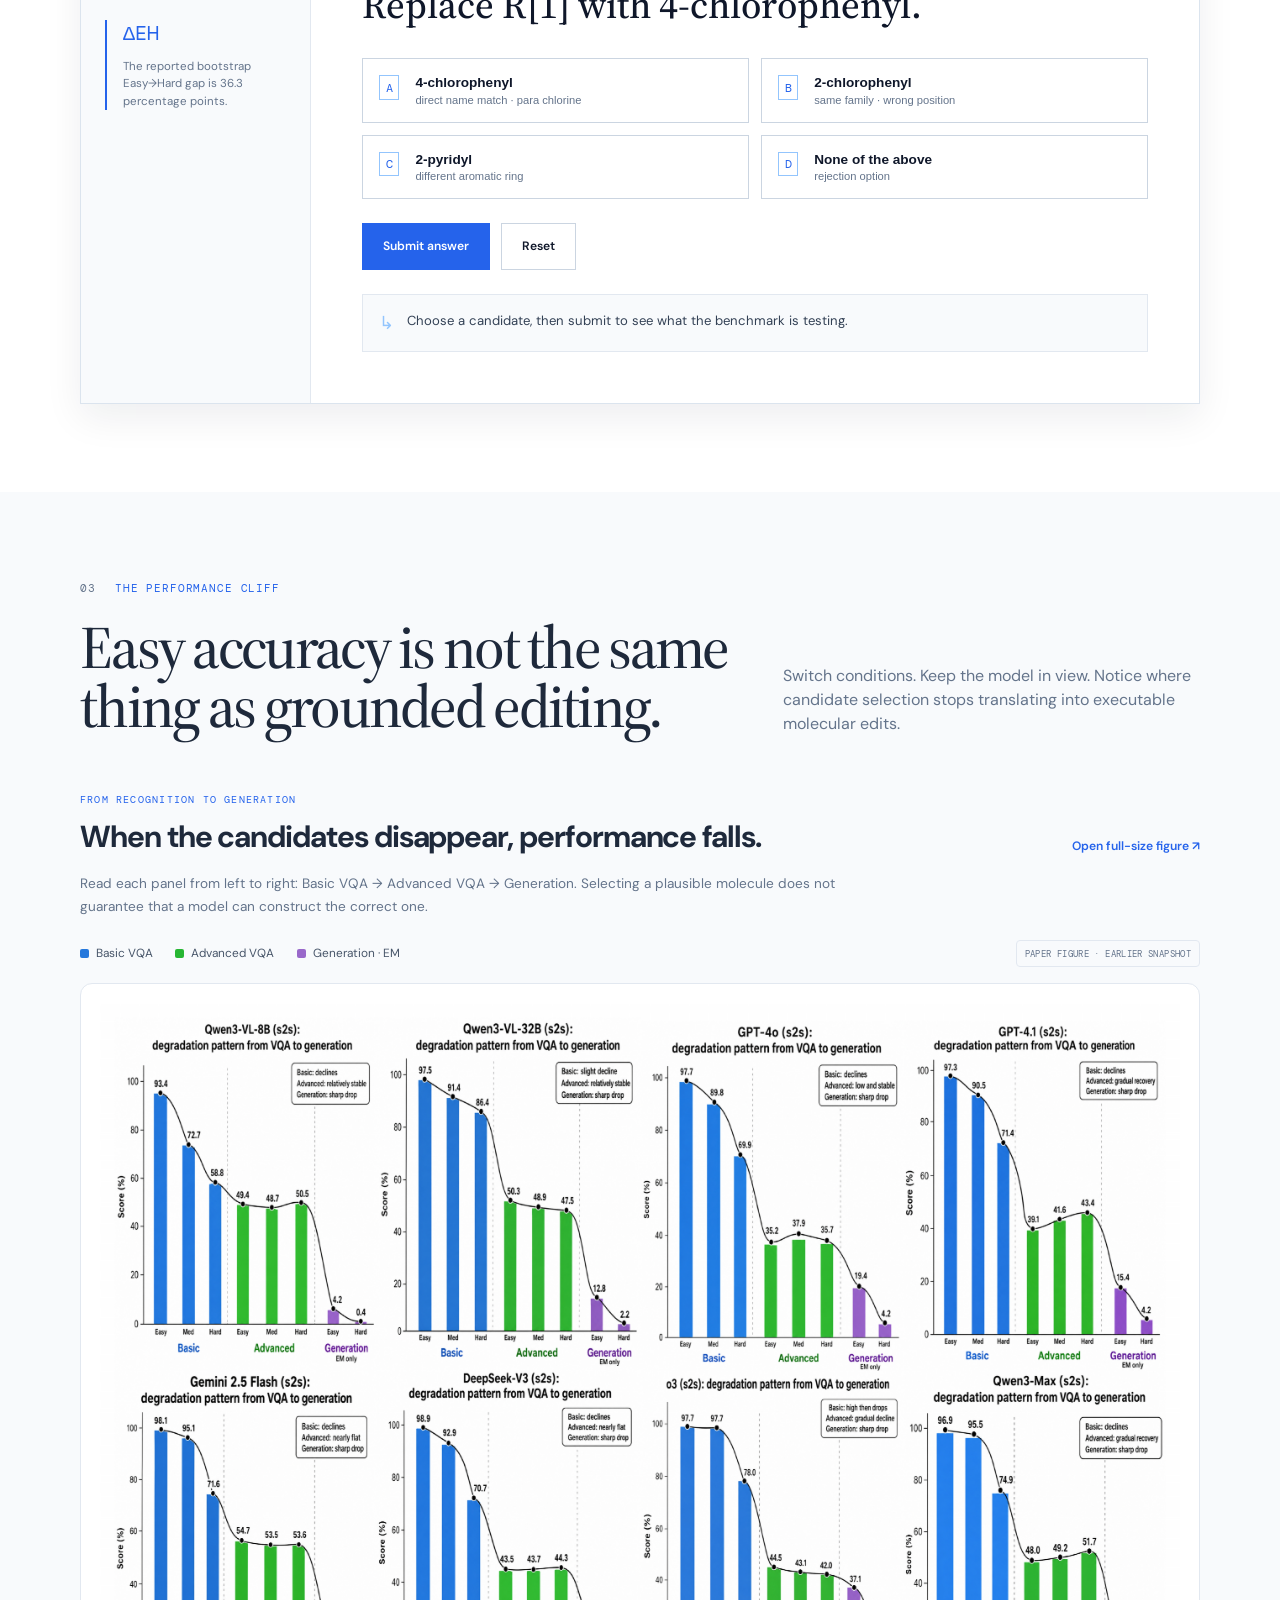
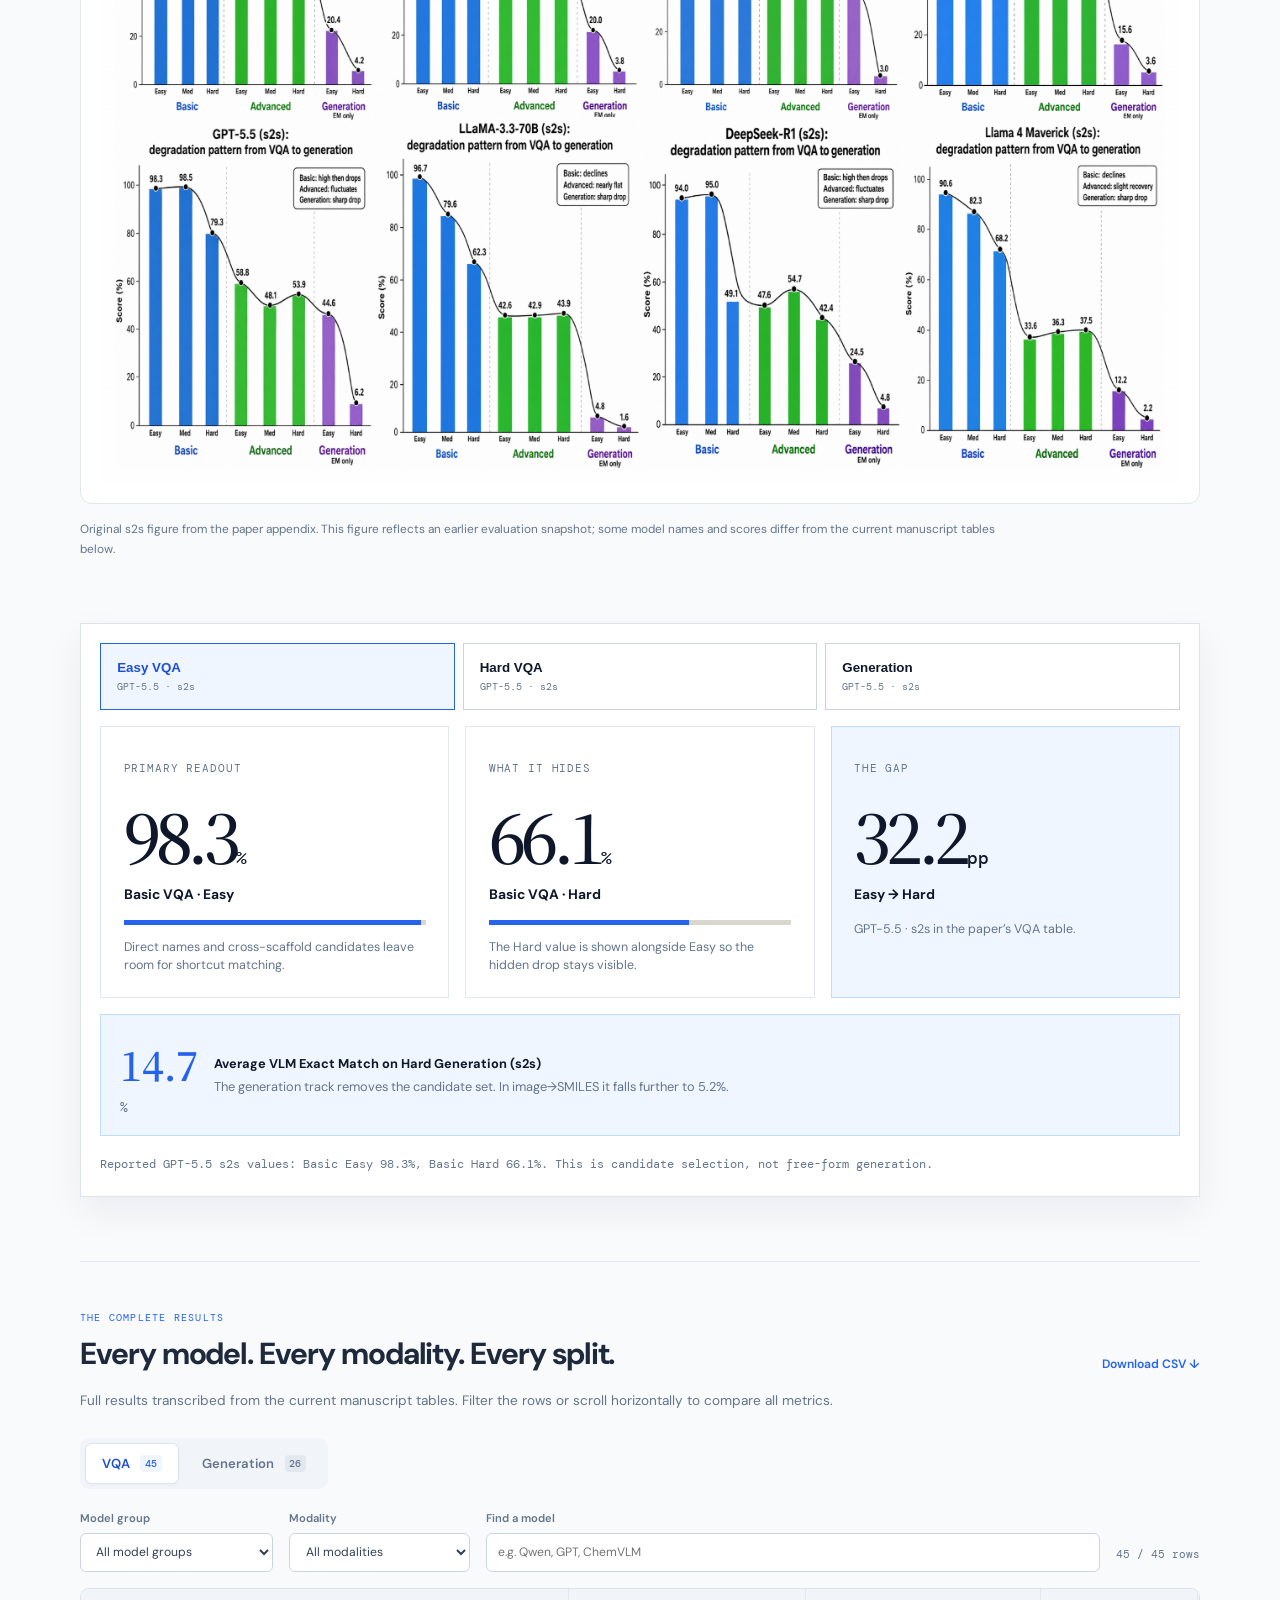
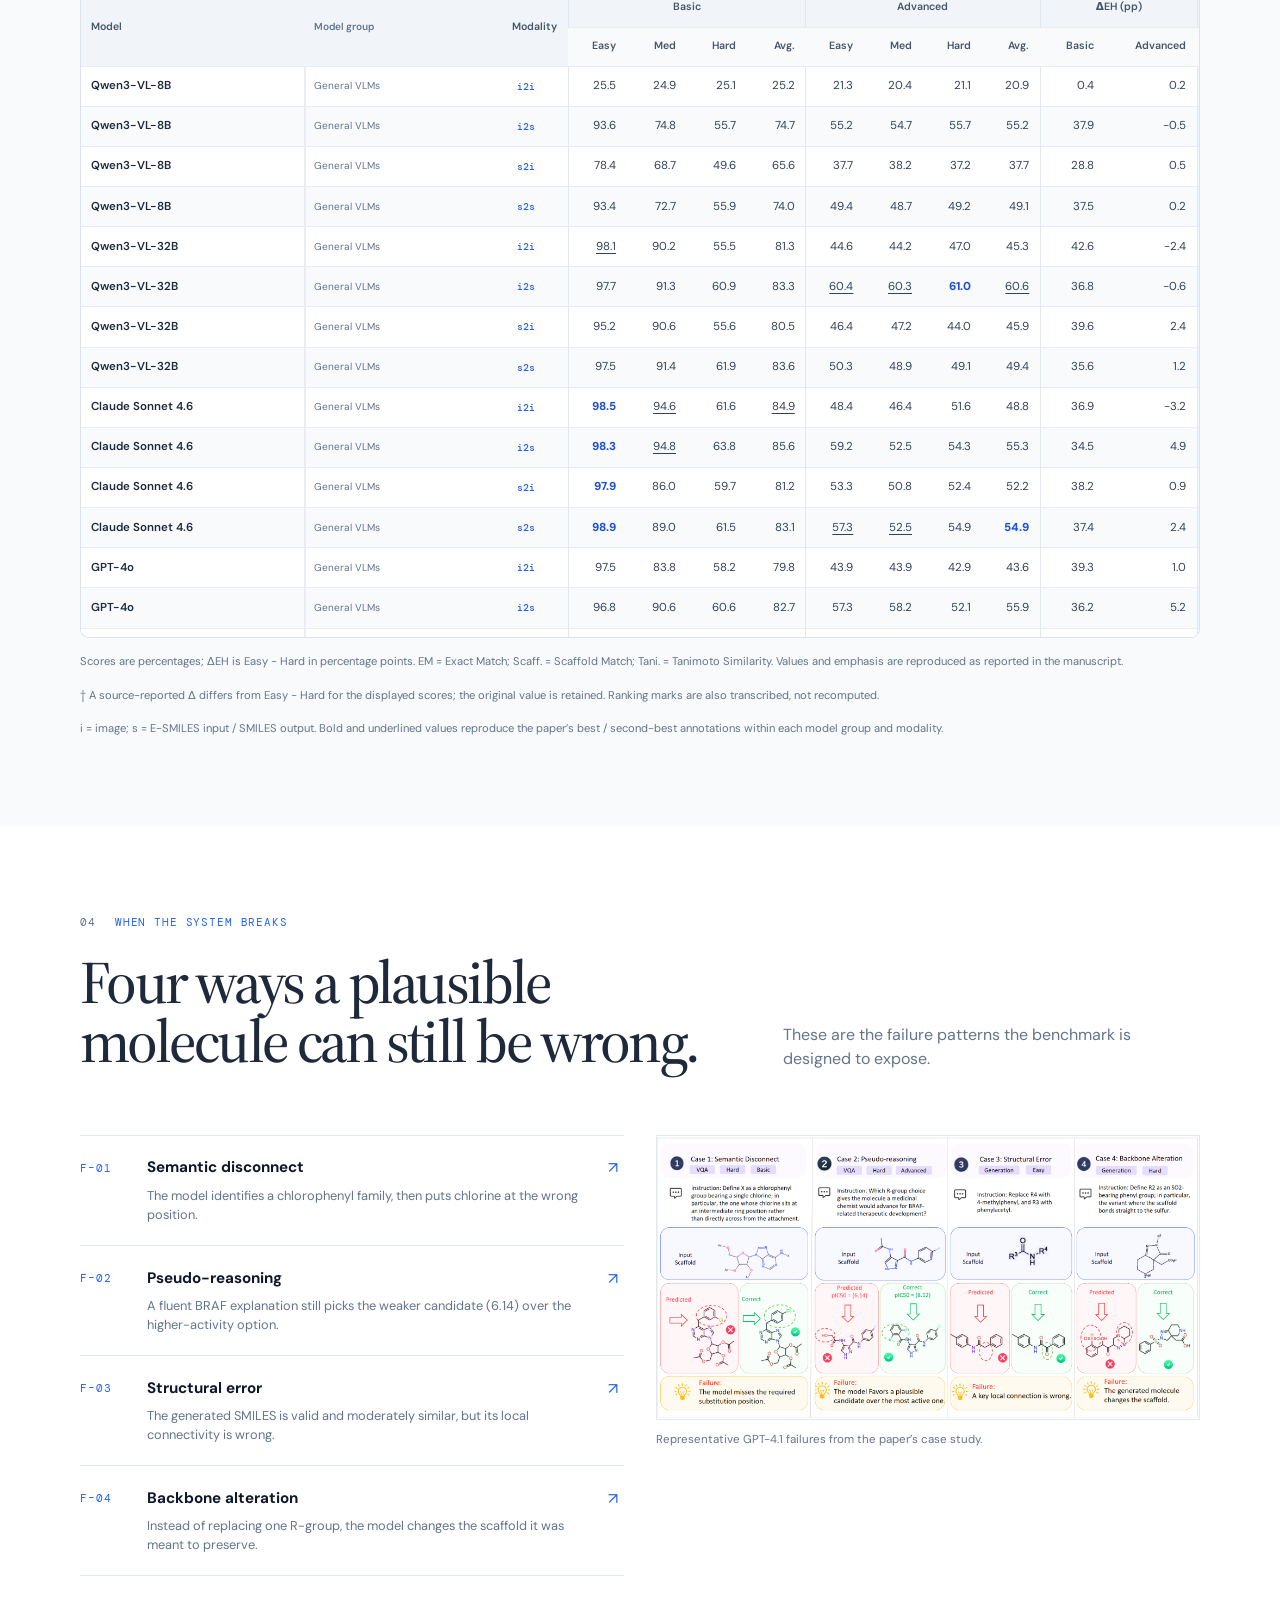
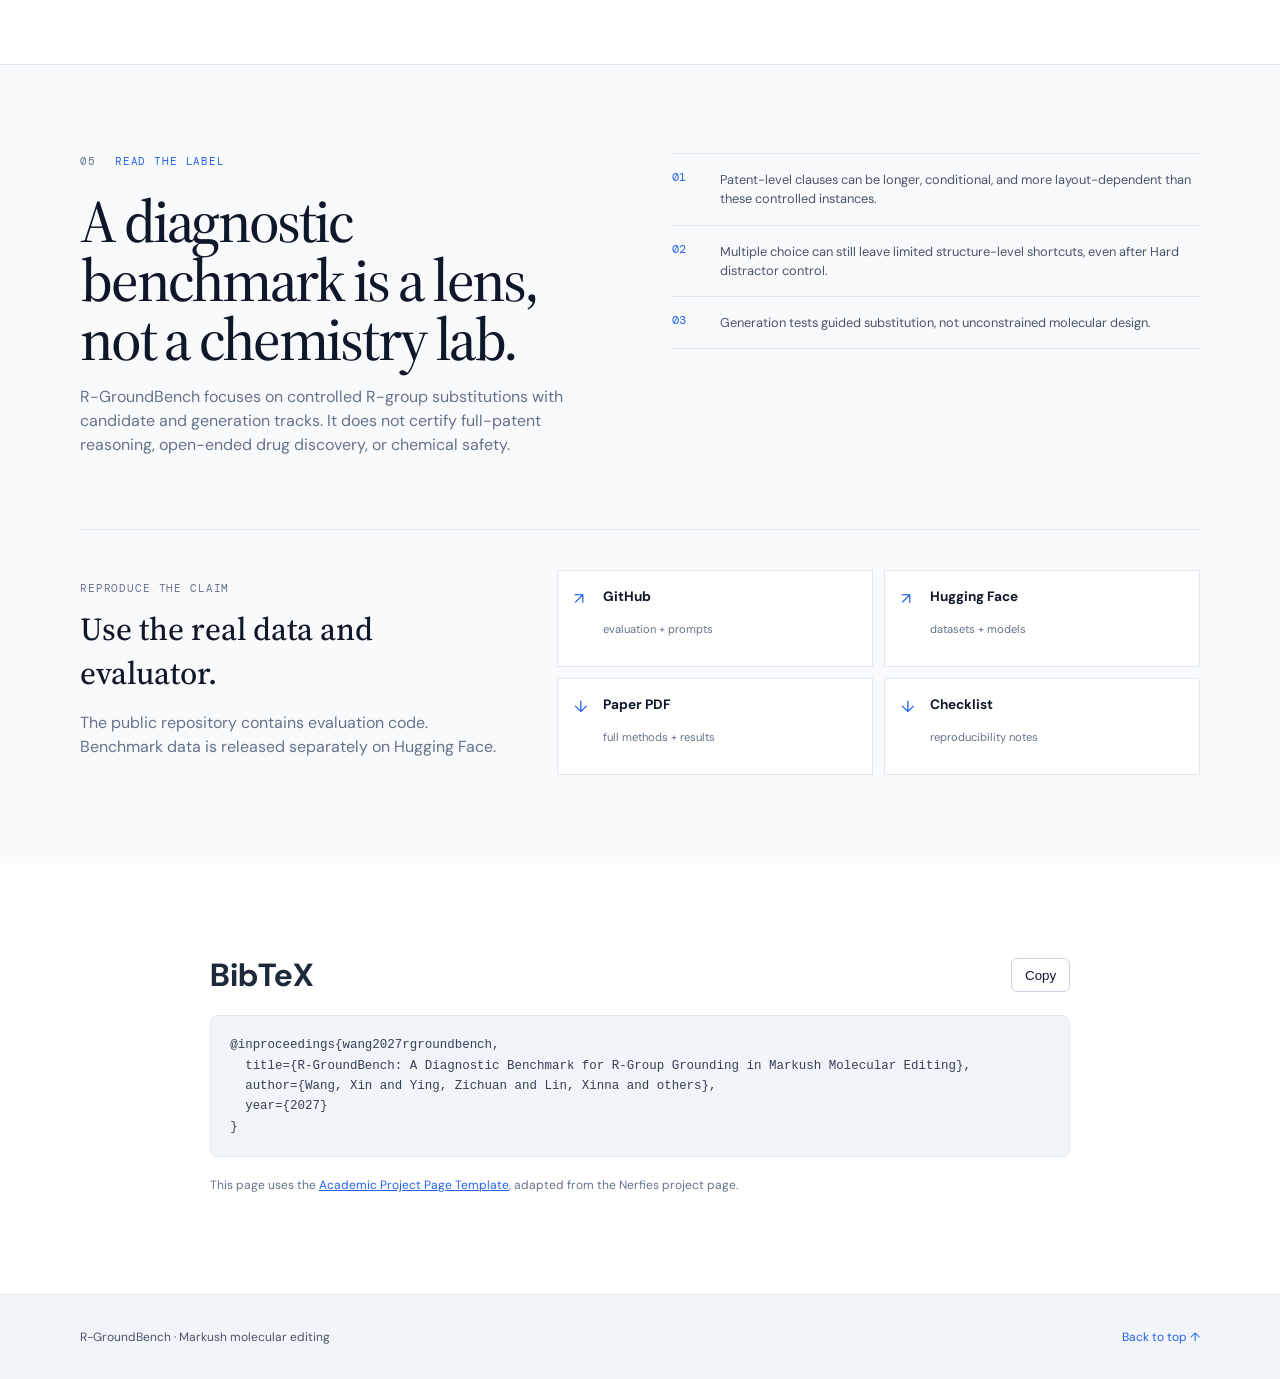
==== commit 31c982e3: "feat: show paper degradation figure and full results tables" ====
--- a/outputs/r-groundbench-site/index.html
+++ b/outputs/r-groundbench-site/index.html
@@ -10,12 +10,13 @@
   <meta name="theme-color" content="#2563eb"><title>R-GroundBench | Academic Project Page</title>
   <link rel="icon" href="data:image/svg+xml,%3Csvg xmlns='http://www.w3.org/2000/svg' viewBox='0 0 64 64'%3E%3Crect width='64' height='64' rx='14' fill='%232563eb'/%3E%3Cpath d='M14 44 25 18h8l17 26h-9l-3.4-6.8H24.2L21.5 44H14Zm13.7-13.5h6.7L31 22.9l-3.3 7.6Z' fill='white'/%3E%3C/svg%3E">
   <link rel="stylesheet" href="styles.css">
+<link rel="stylesheet" href="results.css">
 </head>
 <body>
 <a class="skip-link" href="#main" data-i18n="skip">Skip to content</a>
 <header class="academic-nav"><div class="academic-nav-inner"><a class="template-brand" href="#hero">R-GroundBench</a><nav><a href="#abstract">Abstract</a><a href="#try" data-i18n="navTry">Try the task</a><a href="#results">Results</a><a href="#BibTeX">BibTeX</a></nav><div class="language-toggle" role="group" aria-label="Language"><button class="lang-button is-active" type="button" data-lang="en" aria-pressed="true">EN</button><span>/</span><button class="lang-button" type="button" data-lang="zh" aria-pressed="false">中</button></div></div></header>
 <main id="main">
-  <section class="academic-hero" id="hero"><div class="academic-hero-inner"><p class="publication-kicker">RESEARCH PROJECT PAGE</p><h1 class="publication-title">R-GroundBench: A Diagnostic Benchmark for R-Group Grounding in Markush Molecular Editing</h1><div class="publication-authors"><span>Xin Wang<sup>*</sup></span><span>Zichuan Ying<sup>*</sup></span><span>Xinna Lin</span><span>Junqi Zhang</span><span>Hanyi Xiong</span><span>Tianyu Gao</span><span>Hairong Zhang</span><span>Qixiang Hua</span><span>Botian Shi</span><span>Zhenhailong Wang</span><span>Kaicheng Yu</span></div><p class="publication-affiliations">Westlake University · The University of Hong Kong · Shanghai Innovation Institute · Zhejiang University · Sichuan University · Shanghai AI Laboratory · HKUST (Guangzhou) · UIUC</p><div class="publication-links"><a class="academic-button primary" href="assets/paper.pdf">Paper PDF</a><a class="academic-button" href="https://github.com/CrisYing/R-GROUNDBENCH/" target="_blank" rel="noreferrer">GitHub ↗</a><a class="academic-button" href="https://huggingface.co/Crisying" target="_blank" rel="noreferrer">Hugging Face ↗</a><a class="academic-button" href="#try" data-i18n="heroCta">Try the benchmark ↓</a></div></div><div class="teaser-wrap"><img src="assets/teaser.png" alt="R-GroundBench overview: the R-group grounding challenge, benchmark tracks, and the recognition-to-generation gap"><p class="teaser-caption">Figure 1. R-GroundBench measures the gap between candidate recognition and autonomous molecular instantiation.</p></div></section>
+  <section class="academic-hero" id="hero"><div class="academic-hero-inner"><p class="publication-kicker">RESEARCH PROJECT PAGE</p><h1 class="publication-title">R-GroundBench: A Diagnostic Benchmark for R-Group Grounding in Markush Molecular Editing</h1><div class="publication-authors"><span>Xin Wang<sup>*</sup></span><span>Zichuan Ying<sup>*</sup></span><span>Xinna Lin</span><span>Junqi Zhang</span><span>Hanyi Xiong</span><span>Tianyu Gao</span><span>Hairong Zhang</span><span>Qixiang Hua</span><span>Botian Shi</span><span>Zhenhailong Wang</span><span>Kaicheng Yu</span></div><p class="publication-affiliations">Westlake University · The University of Hong Kong · Shanghai Innovation Institute · Zhejiang University · Sichuan University · Shanghai AI Laboratory · HKUST (Guangzhou) · UIUC</p><div class="publication-links"><a class="academic-button primary" href="assets/paper.pdf">Paper PDF</a><a class="academic-button" href="https://github.com/latent-recast-research/R-GroundBench/" target="_blank" rel="noreferrer">GitHub ↗</a><a class="academic-button" href="https://huggingface.co/datasets/latent-recast-research/mollangbench-edit" target="_blank" rel="noreferrer">Hugging Face ↗</a><a class="academic-button" href="#try" data-i18n="heroCta">Try the benchmark ↓</a></div></div><div class="teaser-wrap"><img src="assets/teaser.png" alt="R-GroundBench overview: the R-group grounding challenge, benchmark tracks, and the recognition-to-generation gap"><p class="teaser-caption">Figure 1. R-GroundBench measures the gap between candidate recognition and autonomous molecular instantiation.</p></div></section>
 
   <section class="academic-section abstract-section" id="abstract"><div class="academic-container narrow"><h2>Abstract</h2><p>Markush structures encode molecular families through variable R-group placeholders such as R<sub>1</sub>, R<sub>2</sub>, and X. We introduce <strong>R-GroundBench</strong>, a diagnostic benchmark for multimodal R-group grounding in Markush molecular editing. Built from real patent and literature structures, it combines a controlled multiple-choice VQA track with an open-ended Generation track across four image/SMILES modalities. Models exceed 90% on Easy VQA, but fall to 56–66% on Hard VQA when same-scaffold distractors and descriptive instructions remove shortcut cues. Generation Exact Match remains below 20% for most models, and visual input can push it below 8%. The benchmark makes a specific capability gap measurable: recognizing a plausible candidate is easier than grounding and executing the edit.</p></div></section>
 
@@ -25,11 +26,937 @@
 
   <section class="academic-section interactive-section" id="try"><div class="academic-container"><div class="section-kicker"><span>02</span><span data-i18n="tryKicker">TRY THE TASK</span></div><div class="section-heading"><h2 id="try-title" data-i18n="tryTitle">Name the substituent. Find its position. Don’t trust the vibe.</h2><p data-i18n="tryIntro">A small authored slice of the benchmark logic. Candidates are real atom-and-bond graphs rendered from SMILES; this is still a teaching interaction, not a live RDKit validator.</p></div><div class="modality-bar"><div class="modality-title" data-i18n="modalityTitle">INPUT → CANDIDATE</div><div class="modality-switch" role="group" aria-label="Choose input and candidate modality"><button type="button" class="modality-button" data-modality="i2i" aria-pressed="false">Image → Image</button><button type="button" class="modality-button" data-modality="i2s" aria-pressed="false">Image → SMILES</button><button type="button" class="modality-button" data-modality="s2i" aria-pressed="false">E-SMILES → Image</button><button type="button" class="modality-button is-active" data-modality="s2s" aria-pressed="true">E-SMILES → SMILES</button></div><p id="modality-note" class="modality-note">Symbolic input and symbolic candidates: the cleanest view of editing logic.</p></div><div class="smiles-converter" aria-labelledby="smiles-converter-title"><div class="converter-heading"><div><div class="converter-kicker" data-i18n="smilesKicker">SMILES → MOLECULAR GRAPH</div><h3 id="smiles-converter-title" data-i18n="smilesConverterTitle">Turn a SMILES string into a molecular graph.</h3></div><span class="converter-status" id="smiles-status" data-i18n="smilesStatus">Ready to render a real structure.</span></div><div class="converter-controls"><label class="smiles-input-label"><span data-i18n="smilesInputLabel">SMILES</span><input id="smiles-input" type="text" value="c1ccc(-c2ccc(Cl)cc2)cc1" spellcheck="false" autocomplete="off"></label><button class="button button-primary" id="draw-smiles" type="button" data-i18n="smilesDraw">Draw graph</button></div><div class="graph-stage" id="smiles-graph" aria-live="polite"><svg class="molecule-graph converter-graph" id="smiles-graph-svg" role="img" aria-label="Molecular graph preview"></svg></div><p class="converter-caption" data-i18n="smilesCaption">This renders the actual atom-and-bond graph from the SMILES string. It is a visual aid, not an RDKit validity proof.</p></div><div class="task-shell"><aside class="task-sidebar"><p class="eyebrow" data-i18n="difficultyLabel">DIFFICULTY</p><button class="difficulty-button is-active" type="button" data-difficulty="easy" aria-pressed="true"><span>01</span><b data-i18n="easy">Easy</b><small data-i18n="easyHint">direct name · cross-scaffold</small></button><button class="difficulty-button" type="button" data-difficulty="hard" aria-pressed="false"><span>02</span><b data-i18n="hard">Hard</b><small data-i18n="hardHint">description · same scaffold</small></button><div class="task-side-note"><span>ΔEH</span><p data-i18n="taskSideNote">The reported bootstrap Easy→Hard gap is 36.3 percentage points.</p></div></aside><div class="task-main"><div class="task-meta"><span id="task-type">BASIC R-GROUP EDITING</span><span><span id="task-modality">E-SMILES → SMILES</span> · <span id="task-count">01 / 02</span></span></div><div class="task-question"><p class="eyebrow" data-i18n="questionLabel">MARKUSH STRUCTURE + INSTRUCTION</p><div id="input-preview" class="input-preview" hidden></div><div class="smiles-box" id="smiles-text"></div><h3 id="question-text"></h3></div><div class="options" id="options" role="radiogroup" aria-label="Candidate answers"></div><div class="task-actions"><button class="button button-primary" id="submit-answer" type="button" disabled data-i18n="submit">Submit answer</button><button class="button button-quiet" id="reset-answer" type="button" data-i18n="reset">Reset</button></div><div class="feedback" id="feedback" role="status" aria-live="polite"><span class="feedback-icon">↳</span><span data-i18n="feedbackPlaceholder">Choose a candidate, then submit to see what the benchmark is testing.</span></div></div></div></div></section>
 
-  <section class="academic-section results-section" id="results"><div class="academic-container"><div class="section-kicker"><span>03</span><span data-i18n="cliffKicker">THE PERFORMANCE CLIFF</span></div><div class="section-heading"><h2 id="cliff-title" data-i18n="cliffTitle">Easy accuracy is not the same thing as grounded editing.</h2><p data-i18n="cliffIntro">Switch conditions. Keep the model in view. Notice where candidate selection stops translating into executable molecular edits.</p></div><div class="cliff-shell" id="cliff"><div class="cliff-controls" role="group" aria-label="Performance condition"><button class="cliff-button is-active" type="button" data-metric="easy" aria-pressed="true"><span data-i18n="metricEasy">Easy VQA</span><small>GPT-5.5 · s2s</small></button><button class="cliff-button" type="button" data-metric="hard" aria-pressed="false"><span data-i18n="metricHard">Hard VQA</span><small>GPT-5.5 · s2s</small></button><button class="cliff-button" type="button" data-metric="generation" aria-pressed="false"><span data-i18n="metricGeneration">Generation</span><small>GPT-5.5 · s2s</small></button></div><div class="metric-grid"><article class="metric-card"><p class="eyebrow" data-i18n="metricPrimaryLabel">PRIMARY READOUT</p><strong id="metric-primary">98.3<span>%</span></strong><h3 id="metric-primary-name">Basic VQA · Easy</h3><div class="meter"><span id="meter-primary" style="width:98.3%"></span></div><p id="metric-primary-note"></p></article><article class="metric-card metric-card-outline"><p class="eyebrow" data-i18n="metricSecondaryLabel">WHAT IT HIDES</p><strong id="metric-secondary">66.1<span>%</span></strong><h3 id="metric-secondary-name">Basic VQA · Hard</h3><div class="meter meter-coral"><span id="meter-secondary" style="width:66.1%"></span></div><p id="metric-secondary-note"></p></article><article class="metric-card metric-card-amber"><p class="eyebrow" data-i18n="metricGapLabel">THE GAP</p><strong id="metric-gap">32.2<span>pp</span></strong><h3 id="metric-gap-name">Easy → Hard</h3><p id="metric-gap-note"></p></article></div><div class="cliff-callout"><div class="callout-number">14.7<span>%</span></div><p><b data-i18n="generationCalloutTitle">Average VLM Exact Match on Hard Generation (s2s)</b><span data-i18n="generationCalloutBody">The generation track removes the candidate set. In image→SMILES it falls further to 5.2%.</span></p></div><p class="chart-caption" id="metric-description" role="status" aria-live="polite"></p></div></div></section>
+  <section class="academic-section results-section" id="results"><div class="academic-container"><div class="section-kicker"><span>03</span><span data-i18n="cliffKicker">THE PERFORMANCE CLIFF</span></div><div class="section-heading"><h2 id="cliff-title" data-i18n="cliffTitle">Easy accuracy is not the same thing as grounded editing.</h2><p data-i18n="cliffIntro">Switch conditions. Keep the model in view. Notice where candidate selection stops translating into executable molecular edits.</p></div><div class="paper-diagnosis" id="paper-figure">
+  <div class="results-subheading">
+    <div><p class="section-kicker" data-results-i18n="visualKicker">FROM RECOGNITION TO GENERATION</p><h3 data-results-i18n="visualTitle">When the candidates disappear, performance falls.</h3></div>
+    <a class="result-text-link" href="assets/results/s2s-degradation.png" target="_blank" rel="noopener" data-results-i18n="openFigure">Open full-size figure ↗</a>
+  </div>
+  <p class="results-description" data-results-i18n="visualIntro">Read each panel from left to right: Basic VQA → Advanced VQA → Generation. Selecting a plausible molecule does not guarantee that a model can construct the correct one.</p>
+  <div class="figure-legend" aria-label="Figure legend"><span><i class="legend-basic"></i>Basic VQA</span><span><i class="legend-advanced"></i>Advanced VQA</span><span><i class="legend-generation"></i>Generation · EM</span><span class="figure-version" data-results-i18n="snapshot">PAPER FIGURE · EARLIER SNAPSHOT</span></div>
+  <figure class="paper-result-figure">
+    <a href="assets/results/s2s-degradation.png" target="_blank" rel="noopener" aria-label="Open the full-size paper figure"><img src="assets/results/s2s-degradation.png" width="2570" height="2573" loading="lazy" decoding="async" alt="Twelve model panels show the decline from Basic and Advanced VQA to Generation Exact Match under the s2s setting."></a>
+    <figcaption data-results-i18n="visualCaption">Original s2s figure from the paper appendix. This figure reflects an earlier evaluation snapshot; some model names and scores differ from the current manuscript tables below.</figcaption>
+  </figure>
+</div>
+
+
+<div class="cliff-shell" id="cliff"><div class="cliff-controls" role="group" aria-label="Performance condition"><button class="cliff-button is-active" type="button" data-metric="easy" aria-pressed="true"><span data-i18n="metricEasy">Easy VQA</span><small>GPT-5.5 · s2s</small></button><button class="cliff-button" type="button" data-metric="hard" aria-pressed="false"><span data-i18n="metricHard">Hard VQA</span><small>GPT-5.5 · s2s</small></button><button class="cliff-button" type="button" data-metric="generation" aria-pressed="false"><span data-i18n="metricGeneration">Generation</span><small>GPT-5.5 · s2s</small></button></div><div class="metric-grid"><article class="metric-card"><p class="eyebrow" data-i18n="metricPrimaryLabel">PRIMARY READOUT</p><strong id="metric-primary">98.3<span>%</span></strong><h3 id="metric-primary-name">Basic VQA · Easy</h3><div class="meter"><span id="meter-primary" style="width:98.3%"></span></div><p id="metric-primary-note"></p></article><article class="metric-card metric-card-outline"><p class="eyebrow" data-i18n="metricSecondaryLabel">WHAT IT HIDES</p><strong id="metric-secondary">66.1<span>%</span></strong><h3 id="metric-secondary-name">Basic VQA · Hard</h3><div class="meter meter-coral"><span id="meter-secondary" style="width:66.1%"></span></div><p id="metric-secondary-note"></p></article><article class="metric-card metric-card-amber"><p class="eyebrow" data-i18n="metricGapLabel">THE GAP</p><strong id="metric-gap">32.2<span>pp</span></strong><h3 id="metric-gap-name">Easy → Hard</h3><p id="metric-gap-note"></p></article></div><div class="cliff-callout"><div class="callout-number">14.7<span>%</span></div><p><b data-i18n="generationCalloutTitle">Average VLM Exact Match on Hard Generation (s2s)</b><span data-i18n="generationCalloutBody">The generation track removes the candidate set. In image→SMILES it falls further to 5.2%.</span></p></div><p class="chart-caption" id="metric-description" role="status" aria-live="polite"></p></div><div class="full-results" id="full-results">
+  <div class="results-subheading"><div><p class="section-kicker" data-results-i18n="tableKicker">THE COMPLETE RESULTS</p><h3 data-results-i18n="tableTitle">Every model. Every modality. Every split.</h3></div><a class="result-text-link" id="results-download" href="assets/results/vqa-results.csv" download data-results-i18n="download">Download CSV ↓</a></div>
+  <p class="results-description" data-results-i18n="tableIntro">Full results transcribed from the current manuscript tables. Filter the rows or scroll horizontally to compare all metrics.</p>
+  <div class="result-track-controls" role="group" aria-label="Result track"><button type="button" class="result-track-button is-active" data-result-track="vqa" aria-pressed="true">VQA <span>45</span></button><button type="button" class="result-track-button" data-result-track="generation" aria-pressed="false">Generation <span>26</span></button></div>
+  <div class="result-filter-bar">
+    <label><span data-results-i18n="groupLabel">Model group</span><select id="results-group-filter"><option value="all" data-results-i18n="allGroups">All model groups</option><option value="vlm" data-results-i18n="vlms">General VLMs</option><option value="llm" data-results-i18n="llms">General LLMs</option><option value="chemical" data-results-i18n="chemical">Chemical-domain models</option></select></label>
+    <label><span data-results-i18n="modalityLabel">Modality</span><select id="results-modality-filter"><option value="all" data-results-i18n="allModalities">All modalities</option><option value="i2i">i2i · Image → Image</option><option value="i2s">i2s · Image → SMILES</option><option value="s2i">s2i · E-SMILES → Image</option><option value="s2s">s2s · E-SMILES → SMILES</option></select></label>
+    <label class="result-search"><span data-results-i18n="searchLabel">Find a model</span><input id="results-search" type="search" placeholder="e.g. Qwen, GPT, ChemVLM" autocomplete="off"></label>
+    <p id="results-count" role="status" aria-live="polite">45 / 45 rows</p>
+  </div>
+  <div class="results-table-wrap" data-result-panel="vqa" role="region" aria-label="VQA results, scroll to see all columns" tabindex="0"><table class="results-table vqa-table" id="vqa-results-table"><caption>VQA: full paper-reported results from the current manuscript</caption><thead><tr>
+<th scope="col" rowspan="2" class="model-cell">Model</th><th scope="col" rowspan="2" class="group-cell">Model group</th><th scope="col" rowspan="2">Modality</th>
+<th scope="colgroup" colspan="4">Basic</th>
+<th scope="colgroup" colspan="4">Advanced</th>
+<th scope="colgroup" colspan="2">ΔEH (pp)</th>
+<th scope="colgroup" colspan="1">Overall</th>
+</tr><tr>
+<th scope="col">Easy</th>
+<th scope="col">Med</th>
+<th scope="col">Hard</th>
+<th scope="col">Avg.</th>
+<th scope="col">Easy</th>
+<th scope="col">Med</th>
+<th scope="col">Hard</th>
+<th scope="col">Avg.</th>
+<th scope="col">Basic</th>
+<th scope="col">Advanced</th>
+<th scope="col">Avg.</th>
+</tr></thead><tbody>
+<tr data-group="vlm" data-model="Qwen3-VL-8B" data-modality="i2i">
+<th scope="row" class="model-cell">Qwen3-VL-8B</th><td class="group-cell">General VLMs</td><td class="modality-cell">i2i</td>
+<td class="metric-separator">25.5</td>
+<td class="">24.9</td>
+<td class="">25.1</td>
+<td class="">25.2</td>
+<td class="metric-separator">21.3</td>
+<td class="">20.4</td>
+<td class="">21.1</td>
+<td class="">20.9</td>
+<td class="metric-separator">0.4</td>
+<td class="">0.2</td>
+<td class="metric-separator overall-cell">23.0</td>
+</tr>
+<tr data-group="vlm" data-model="Qwen3-VL-8B" data-modality="i2s">
+<th scope="row" class="model-cell">Qwen3-VL-8B</th><td class="group-cell">General VLMs</td><td class="modality-cell">i2s</td>
+<td class="metric-separator">93.6</td>
+<td class="">74.8</td>
+<td class="">55.7</td>
+<td class="">74.7</td>
+<td class="metric-separator">55.2</td>
+<td class="">54.7</td>
+<td class="">55.7</td>
+<td class="">55.2</td>
+<td class="metric-separator">37.9</td>
+<td class="">-0.5</td>
+<td class="metric-separator overall-cell">64.9</td>
+</tr>
+<tr data-group="vlm" data-model="Qwen3-VL-8B" data-modality="s2i">
+<th scope="row" class="model-cell">Qwen3-VL-8B</th><td class="group-cell">General VLMs</td><td class="modality-cell">s2i</td>
+<td class="metric-separator">78.4</td>
+<td class="">68.7</td>
+<td class="">49.6</td>
+<td class="">65.6</td>
+<td class="metric-separator">37.7</td>
+<td class="">38.2</td>
+<td class="">37.2</td>
+<td class="">37.7</td>
+<td class="metric-separator">28.8</td>
+<td class="">0.5</td>
+<td class="metric-separator overall-cell">51.6</td>
+</tr>
+<tr data-group="vlm" data-model="Qwen3-VL-8B" data-modality="s2s">
+<th scope="row" class="model-cell">Qwen3-VL-8B</th><td class="group-cell">General VLMs</td><td class="modality-cell">s2s</td>
+<td class="metric-separator">93.4</td>
+<td class="">72.7</td>
+<td class="">55.9</td>
+<td class="">74.0</td>
+<td class="metric-separator">49.4</td>
+<td class="">48.7</td>
+<td class="">49.2</td>
+<td class="">49.1</td>
+<td class="metric-separator">37.5</td>
+<td class="">0.2</td>
+<td class="metric-separator overall-cell">61.6</td>
+</tr>
+<tr data-group="vlm" data-model="Qwen3-VL-32B" data-modality="i2i">
+<th scope="row" class="model-cell">Qwen3-VL-32B</th><td class="group-cell">General VLMs</td><td class="modality-cell">i2i</td>
+<td class="metric-separator"><u>98.1</u></td>
+<td class="">90.2</td>
+<td class="">55.5</td>
+<td class="">81.3</td>
+<td class="metric-separator">44.6</td>
+<td class="">44.2</td>
+<td class="">47.0</td>
+<td class="">45.3</td>
+<td class="metric-separator">42.6</td>
+<td class="">-2.4</td>
+<td class="metric-separator overall-cell">63.3</td>
+</tr>
+<tr data-group="vlm" data-model="Qwen3-VL-32B" data-modality="i2s">
+<th scope="row" class="model-cell">Qwen3-VL-32B</th><td class="group-cell">General VLMs</td><td class="modality-cell">i2s</td>
+<td class="metric-separator">97.7</td>
+<td class="">91.3</td>
+<td class="">60.9</td>
+<td class="">83.3</td>
+<td class="metric-separator"><u>60.4</u></td>
+<td class=""><u>60.3</u></td>
+<td class=""><strong>61.0</strong></td>
+<td class=""><u>60.6</u></td>
+<td class="metric-separator">36.8</td>
+<td class="">-0.6</td>
+<td class="metric-separator overall-cell">71.9</td>
+</tr>
+<tr data-group="vlm" data-model="Qwen3-VL-32B" data-modality="s2i">
+<th scope="row" class="model-cell">Qwen3-VL-32B</th><td class="group-cell">General VLMs</td><td class="modality-cell">s2i</td>
+<td class="metric-separator">95.2</td>
+<td class="">90.6</td>
+<td class="">55.6</td>
+<td class="">80.5</td>
+<td class="metric-separator">46.4</td>
+<td class="">47.2</td>
+<td class="">44.0</td>
+<td class="">45.9</td>
+<td class="metric-separator">39.6</td>
+<td class="">2.4</td>
+<td class="metric-separator overall-cell">63.2</td>
+</tr>
+<tr data-group="vlm" data-model="Qwen3-VL-32B" data-modality="s2s">
+<th scope="row" class="model-cell">Qwen3-VL-32B</th><td class="group-cell">General VLMs</td><td class="modality-cell">s2s</td>
+<td class="metric-separator">97.5</td>
+<td class="">91.4</td>
+<td class="">61.9</td>
+<td class="">83.6</td>
+<td class="metric-separator">50.3</td>
+<td class="">48.9</td>
+<td class="">49.1</td>
+<td class="">49.4</td>
+<td class="metric-separator">35.6</td>
+<td class="">1.2</td>
+<td class="metric-separator overall-cell">66.5</td>
+</tr>
+<tr data-group="vlm" data-model="Claude Sonnet 4.6" data-modality="i2i">
+<th scope="row" class="model-cell">Claude Sonnet 4.6</th><td class="group-cell">General VLMs</td><td class="modality-cell">i2i</td>
+<td class="metric-separator"><strong>98.5</strong></td>
+<td class=""><u>94.6</u></td>
+<td class="">61.6</td>
+<td class=""><u>84.9</u></td>
+<td class="metric-separator">48.4</td>
+<td class="">46.4</td>
+<td class="">51.6</td>
+<td class="">48.8</td>
+<td class="metric-separator">36.9</td>
+<td class="">-3.2</td>
+<td class="metric-separator overall-cell">66.8</td>
+</tr>
+<tr data-group="vlm" data-model="Claude Sonnet 4.6" data-modality="i2s">
+<th scope="row" class="model-cell">Claude Sonnet 4.6</th><td class="group-cell">General VLMs</td><td class="modality-cell">i2s</td>
+<td class="metric-separator"><strong>98.3</strong></td>
+<td class=""><u>94.8</u></td>
+<td class="">63.8</td>
+<td class="">85.6</td>
+<td class="metric-separator">59.2</td>
+<td class="">52.5</td>
+<td class="">54.3</td>
+<td class="">55.3</td>
+<td class="metric-separator">34.5</td>
+<td class="">4.9</td>
+<td class="metric-separator overall-cell">70.5</td>
+</tr>
+<tr data-group="vlm" data-model="Claude Sonnet 4.6" data-modality="s2i">
+<th scope="row" class="model-cell">Claude Sonnet 4.6</th><td class="group-cell">General VLMs</td><td class="modality-cell">s2i</td>
+<td class="metric-separator"><strong>97.9</strong></td>
+<td class="">86.0</td>
+<td class="">59.7</td>
+<td class="">81.2</td>
+<td class="metric-separator">53.3</td>
+<td class="">50.8</td>
+<td class="">52.4</td>
+<td class="">52.2</td>
+<td class="metric-separator">38.2</td>
+<td class="">0.9</td>
+<td class="metric-separator overall-cell">66.7</td>
+</tr>
+<tr data-group="vlm" data-model="Claude Sonnet 4.6" data-modality="s2s">
+<th scope="row" class="model-cell">Claude Sonnet 4.6</th><td class="group-cell">General VLMs</td><td class="modality-cell">s2s</td>
+<td class="metric-separator"><strong>98.9</strong></td>
+<td class="">89.0</td>
+<td class="">61.5</td>
+<td class="">83.1</td>
+<td class="metric-separator"><u>57.3</u></td>
+<td class=""><u>52.5</u></td>
+<td class="">54.9</td>
+<td class=""><strong>54.9</strong></td>
+<td class="metric-separator">37.4</td>
+<td class="">2.4</td>
+<td class="metric-separator overall-cell">69.0</td>
+</tr>
+<tr data-group="vlm" data-model="GPT-4o" data-modality="i2i">
+<th scope="row" class="model-cell">GPT-4o</th><td class="group-cell">General VLMs</td><td class="modality-cell">i2i</td>
+<td class="metric-separator">97.5</td>
+<td class="">83.8</td>
+<td class="">58.2</td>
+<td class="">79.8</td>
+<td class="metric-separator">43.9</td>
+<td class="">43.9</td>
+<td class="">42.9</td>
+<td class="">43.6</td>
+<td class="metric-separator">39.3</td>
+<td class="">1.0</td>
+<td class="metric-separator overall-cell">61.7</td>
+</tr>
+<tr data-group="vlm" data-model="GPT-4o" data-modality="i2s">
+<th scope="row" class="model-cell">GPT-4o</th><td class="group-cell">General VLMs</td><td class="modality-cell">i2s</td>
+<td class="metric-separator">96.8</td>
+<td class="">90.6</td>
+<td class="">60.6</td>
+<td class="">82.7</td>
+<td class="metric-separator">57.3</td>
+<td class="">58.2</td>
+<td class="">52.1</td>
+<td class="">55.9</td>
+<td class="metric-separator">36.2</td>
+<td class="">5.2</td>
+<td class="metric-separator overall-cell">69.3</td>
+</tr>
+<tr data-group="vlm" data-model="GPT-4o" data-modality="s2i">
+<th scope="row" class="model-cell">GPT-4o</th><td class="group-cell">General VLMs</td><td class="modality-cell">s2i</td>
+<td class="metric-separator"><u>97.5</u></td>
+<td class="">83.1</td>
+<td class="">57.7</td>
+<td class="">79.4</td>
+<td class="metric-separator">47.3</td>
+<td class="">49.2</td>
+<td class="">47.6</td>
+<td class="">48.0</td>
+<td class="metric-separator">39.8</td>
+<td class="">-0.3</td>
+<td class="metric-separator overall-cell">63.7</td>
+</tr>
+<tr data-group="vlm" data-model="GPT-4o" data-modality="s2s">
+<th scope="row" class="model-cell">GPT-4o</th><td class="group-cell">General VLMs</td><td class="modality-cell">s2s</td>
+<td class="metric-separator">97.7</td>
+<td class="">89.8</td>
+<td class="">61.1</td>
+<td class="">82.9</td>
+<td class="metric-separator">35.2</td>
+<td class="">37.9</td>
+<td class="">42.7</td>
+<td class="">38.6</td>
+<td class="metric-separator">36.6</td>
+<td class="">-7.5</td>
+<td class="metric-separator overall-cell">60.7</td>
+</tr>
+<tr data-group="vlm" data-model="GPT-4.1" data-modality="i2i">
+<th scope="row" class="model-cell">GPT-4.1</th><td class="group-cell">General VLMs</td><td class="modality-cell">i2i</td>
+<td class="metric-separator">97.8</td>
+<td class="">87.3</td>
+<td class="">60.4</td>
+<td class="">81.8</td>
+<td class="metric-separator">53.5</td>
+<td class="">50.8</td>
+<td class="">50.5</td>
+<td class="">51.6</td>
+<td class="metric-separator">37.4</td>
+<td class="">3.0</td>
+<td class="metric-separator overall-cell">66.7</td>
+</tr>
+<tr data-group="vlm" data-model="GPT-4.1" data-modality="i2s">
+<th scope="row" class="model-cell">GPT-4.1</th><td class="group-cell">General VLMs</td><td class="modality-cell">i2s</td>
+<td class="metric-separator">97.5</td>
+<td class="">90.4</td>
+<td class="">62.8</td>
+<td class="">83.6</td>
+<td class="metric-separator">59.0</td>
+<td class=""><strong>60.7</strong></td>
+<td class=""><u>54.1</u></td>
+<td class="">57.9</td>
+<td class="metric-separator">34.7</td>
+<td class="">4.9</td>
+<td class="metric-separator overall-cell">70.8</td>
+</tr>
+<tr data-group="vlm" data-model="GPT-4.1" data-modality="s2i">
+<th scope="row" class="model-cell">GPT-4.1</th><td class="group-cell">General VLMs</td><td class="modality-cell">s2i</td>
+<td class="metric-separator">96.4</td>
+<td class="">84.9</td>
+<td class="">60.3</td>
+<td class="">80.5</td>
+<td class="metric-separator">53.3</td>
+<td class="">53.5</td>
+<td class="">50.2</td>
+<td class="">52.3</td>
+<td class="metric-separator">36.1</td>
+<td class="">3.1</td>
+<td class="metric-separator overall-cell">66.4</td>
+</tr>
+<tr data-group="vlm" data-model="GPT-4.1" data-modality="s2s">
+<th scope="row" class="model-cell">GPT-4.1</th><td class="group-cell">General VLMs</td><td class="modality-cell">s2s</td>
+<td class="metric-separator">97.3</td>
+<td class="">90.5</td>
+<td class="">61.9</td>
+<td class="">83.2</td>
+<td class="metric-separator">39.1</td>
+<td class="">41.6</td>
+<td class="">42.1</td>
+<td class="">40.9</td>
+<td class="metric-separator">35.4</td>
+<td class="">-3.0</td>
+<td class="metric-separator overall-cell">62.1</td>
+</tr>
+<tr data-group="vlm" data-model="GPT-5.5" data-modality="i2i">
+<th scope="row" class="model-cell">GPT-5.5</th><td class="group-cell">General VLMs</td><td class="modality-cell">i2i</td>
+<td class="metric-separator">96.8</td>
+<td class=""><strong>95.5</strong></td>
+<td class=""><strong>64.3</strong></td>
+<td class=""><strong>85.5</strong></td>
+<td class="metric-separator"><u>54.9</u></td>
+<td class=""><u>57.7</u></td>
+<td class=""><u>50.5</u></td>
+<td class=""><u>54.4</u></td>
+<td class="metric-separator">32.5</td>
+<td class="">4.4</td>
+<td class="metric-separator overall-cell"><u>70.0</u></td>
+</tr>
+<tr data-group="vlm" data-model="GPT-5.5" data-modality="i2s">
+<th scope="row" class="model-cell">GPT-5.5</th><td class="group-cell">General VLMs</td><td class="modality-cell">i2s</td>
+<td class="metric-separator"><u>97.9</u></td>
+<td class=""><strong>98.5</strong></td>
+<td class=""><strong>66.1</strong></td>
+<td class=""><strong>87.5</strong></td>
+<td class="metric-separator">60.3</td>
+<td class="">59.5</td>
+<td class="">58.4</td>
+<td class="">59.4</td>
+<td class="metric-separator">31.8</td>
+<td class="">1.9</td>
+<td class="metric-separator overall-cell"><strong>73.5</strong></td>
+</tr>
+<tr data-group="vlm" data-model="GPT-5.5" data-modality="s2i">
+<th scope="row" class="model-cell">GPT-5.5</th><td class="group-cell">General VLMs</td><td class="modality-cell">s2i</td>
+<td class="metric-separator">95.3</td>
+<td class=""><strong>94.0</strong></td>
+<td class=""><strong>64.4</strong></td>
+<td class=""><strong>84.6</strong></td>
+<td class="metric-separator"><u>54.9</u></td>
+<td class=""><u>55.4</u></td>
+<td class=""><u>55.8</u></td>
+<td class=""><u>55.4</u></td>
+<td class="metric-separator">30.9</td>
+<td class="">-0.9</td>
+<td class="metric-separator overall-cell"><u>70.0</u></td>
+</tr>
+<tr data-group="vlm" data-model="GPT-5.5" data-modality="s2s">
+<th scope="row" class="model-cell">GPT-5.5</th><td class="group-cell">General VLMs</td><td class="modality-cell">s2s</td>
+<td class="metric-separator"><u>98.3</u></td>
+<td class=""><strong>98.5</strong></td>
+<td class=""><u>66.1</u></td>
+<td class=""><strong>87.6</strong></td>
+<td class="metric-separator"><strong>58.8</strong></td>
+<td class="">48.1</td>
+<td class=""><strong>53.8</strong></td>
+<td class="">53.6</td>
+<td class="metric-separator">32.2</td>
+<td class="">5.0</td>
+<td class="metric-separator overall-cell"><strong>70.6</strong></td>
+</tr>
+<tr data-group="vlm" data-model="Gemini 2.5 Flash" data-modality="i2i">
+<th scope="row" class="model-cell">Gemini 2.5 Flash</th><td class="group-cell">General VLMs</td><td class="modality-cell">i2i</td>
+<td class="metric-separator">95.3</td>
+<td class="">93.8</td>
+<td class=""><u>62.6</u></td>
+<td class="">83.9</td>
+<td class="metric-separator"><strong>59.8</strong></td>
+<td class=""><strong>58.2</strong></td>
+<td class=""><strong>62.2</strong></td>
+<td class=""><strong>60.1</strong></td>
+<td class="metric-separator">32.7</td>
+<td class="">-2.4</td>
+<td class="metric-separator overall-cell"><strong>72.0</strong></td>
+</tr>
+<tr data-group="vlm" data-model="Gemini 2.5 Flash" data-modality="i2s">
+<th scope="row" class="model-cell">Gemini 2.5 Flash</th><td class="group-cell">General VLMs</td><td class="modality-cell">i2s</td>
+<td class="metric-separator">97.5</td>
+<td class=""><u>94.8</u></td>
+<td class=""><u>65.4</u></td>
+<td class=""><u>85.9</u></td>
+<td class="metric-separator"><strong>62.5</strong></td>
+<td class=""><u>60.3</u></td>
+<td class=""><u>60.1</u></td>
+<td class=""><strong>61.0</strong></td>
+<td class="metric-separator">32.1</td>
+<td class="">2.4</td>
+<td class="metric-separator overall-cell"><u>73.4</u></td>
+</tr>
+<tr data-group="vlm" data-model="Gemini 2.5 Flash" data-modality="s2i">
+<th scope="row" class="model-cell">Gemini 2.5 Flash</th><td class="group-cell">General VLMs</td><td class="modality-cell">s2i</td>
+<td class="metric-separator">96.8</td>
+<td class=""><u>93.4</u></td>
+<td class=""><u>62.0</u></td>
+<td class=""><u>84.1</u></td>
+<td class="metric-separator"><strong>61.4</strong></td>
+<td class=""><strong>58.7</strong></td>
+<td class=""><strong>61.4</strong></td>
+<td class=""><strong>60.5</strong></td>
+<td class="metric-separator">34.8</td>
+<td class="">0.0</td>
+<td class="metric-separator overall-cell"><strong>72.3</strong></td>
+</tr>
+<tr data-group="vlm" data-model="Gemini 2.5 Flash" data-modality="s2s">
+<th scope="row" class="model-cell">Gemini 2.5 Flash</th><td class="group-cell">General VLMs</td><td class="modality-cell">s2s</td>
+<td class="metric-separator">98.1</td>
+<td class=""><u>95.1</u></td>
+<td class="">63.8</td>
+<td class=""><u>85.7</u></td>
+<td class="metric-separator">54.7</td>
+<td class=""><strong>53.5</strong></td>
+<td class=""><u>52.5</u></td>
+<td class=""><u>53.6</u></td>
+<td class="metric-separator">34.3</td>
+<td class="">2.2</td>
+<td class="metric-separator overall-cell"><u>69.6</u></td>
+</tr>
+<tr data-group="vlm" data-model="Llama 4 Maverick" data-modality="i2i">
+<th scope="row" class="model-cell">Llama 4 Maverick</th><td class="group-cell">General VLMs</td><td class="modality-cell">i2i</td>
+<td class="metric-separator">92.7</td>
+<td class="">86.2</td>
+<td class="">59.5</td>
+<td class="">79.5</td>
+<td class="metric-separator">35.2</td>
+<td class="">36.0</td>
+<td class="">33.3</td>
+<td class="">34.8</td>
+<td class="metric-separator">33.2</td>
+<td class="">1.9</td>
+<td class="metric-separator overall-cell">57.2</td>
+</tr>
+<tr data-group="vlm" data-model="Llama 4 Maverick" data-modality="i2s">
+<th scope="row" class="model-cell">Llama 4 Maverick</th><td class="group-cell">General VLMs</td><td class="modality-cell">i2s</td>
+<td class="metric-separator">93.6</td>
+<td class="">82.0</td>
+<td class="">62.6</td>
+<td class="">79.4</td>
+<td class="metric-separator">56.3</td>
+<td class="">54.4</td>
+<td class="">55.8</td>
+<td class="">55.5</td>
+<td class="metric-separator">31.0</td>
+<td class="">0.5</td>
+<td class="metric-separator overall-cell">67.5</td>
+</tr>
+<tr data-group="vlm" data-model="Llama 4 Maverick" data-modality="s2i">
+<th scope="row" class="model-cell">Llama 4 Maverick</th><td class="group-cell">General VLMs</td><td class="modality-cell">s2i</td>
+<td class="metric-separator">89.7</td>
+<td class="">81.2</td>
+<td class="">59.9</td>
+<td class="">76.9</td>
+<td class="metric-separator">36.0</td>
+<td class="">38.2</td>
+<td class="">37.5</td>
+<td class="">37.2</td>
+<td class="metric-separator">29.8</td>
+<td class="">-1.5</td>
+<td class="metric-separator overall-cell">57.1</td>
+</tr>
+<tr data-group="vlm" data-model="Llama 4 Maverick" data-modality="s2s">
+<th scope="row" class="model-cell">Llama 4 Maverick</th><td class="group-cell">General VLMs</td><td class="modality-cell">s2s</td>
+<td class="metric-separator">90.6</td>
+<td class="">82.3</td>
+<td class="">63.7</td>
+<td class="">78.9</td>
+<td class="metric-separator">33.6</td>
+<td class="">36.3</td>
+<td class="">37.7</td>
+<td class="">35.9</td>
+<td class="metric-separator">26.9</td>
+<td class="">-4.1</td>
+<td class="metric-separator overall-cell">57.4</td>
+</tr>
+<tr data-group="llm" data-model="DeepSeek-V4-Pro" data-modality="s2s">
+<th scope="row" class="model-cell">DeepSeek-V4-Pro</th><td class="group-cell">General LLMs</td><td class="modality-cell">s2s</td>
+<td class="metric-separator">97.3</td>
+<td class=""><strong>98.1</strong></td>
+<td class=""><u>68.7</u></td>
+<td class=""><u>88.0</u></td>
+<td class="metric-separator"><strong>52.5</strong></td>
+<td class=""><strong>55.1</strong></td>
+<td class=""><strong>54.6</strong></td>
+<td class=""><strong>54.1</strong></td>
+<td class="metric-separator">28.6</td>
+<td class="" title="Paper-reported value; Easy minus Hard from the displayed scores is -2.1 pp.">13.4<sup>†</sup></td>
+<td class="metric-separator overall-cell"><strong>71.0</strong></td>
+</tr>
+<tr data-group="llm" data-model="DeepSeek-R1" data-modality="s2s">
+<th scope="row" class="model-cell">DeepSeek-R1</th><td class="group-cell">General LLMs</td><td class="modality-cell">s2s</td>
+<td class="metric-separator">94.0</td>
+<td class="">95.0</td>
+<td class="">62.6</td>
+<td class="">83.9</td>
+<td class="metric-separator">47.6</td>
+<td class=""><u>54.7</u></td>
+<td class="">42.0</td>
+<td class="">48.1</td>
+<td class="metric-separator">31.4</td>
+<td class="">5.6</td>
+<td class="metric-separator overall-cell">66.0</td>
+</tr>
+<tr data-group="llm" data-model="LLaMA-3.3-70B-Instruct" data-modality="s2s">
+<th scope="row" class="model-cell">LLaMA-3.3-70B-Instruct</th><td class="group-cell">General LLMs</td><td class="modality-cell">s2s</td>
+<td class="metric-separator">96.7</td>
+<td class="">79.6</td>
+<td class="">60.4</td>
+<td class="">78.9</td>
+<td class="metric-separator">42.6</td>
+<td class="">42.9</td>
+<td class="">44.2</td>
+<td class="">43.2</td>
+<td class="metric-separator">36.3</td>
+<td class="">-1.6</td>
+<td class="metric-separator overall-cell">61.1</td>
+</tr>
+<tr data-group="llm" data-model="o3" data-modality="s2s">
+<th scope="row" class="model-cell">o3</th><td class="group-cell">General LLMs</td><td class="modality-cell">s2s</td>
+<td class="metric-separator"><u>97.7</u></td>
+<td class=""><u>97.7</u></td>
+<td class=""><strong>69.3</strong></td>
+<td class=""><strong>88.2</strong></td>
+<td class="metric-separator">44.5</td>
+<td class="">43.1</td>
+<td class=""><u>52.5</u></td>
+<td class="">46.7</td>
+<td class="metric-separator">28.4</td>
+<td class="">-8.0</td>
+<td class="metric-separator overall-cell">67.5</td>
+</tr>
+<tr data-group="llm" data-model="Qwen3-Max-2025-09-23" data-modality="s2s">
+<th scope="row" class="model-cell">Qwen3-Max-2025-09-23</th><td class="group-cell">General LLMs</td><td class="modality-cell">s2s</td>
+<td class="metric-separator"><strong>98.6</strong></td>
+<td class="">95.5</td>
+<td class="">64.2</td>
+<td class="">86.1</td>
+<td class="metric-separator"><u>47.9</u></td>
+<td class="">49.2</td>
+<td class="">50.9</td>
+<td class=""><u>49.3</u></td>
+<td class="metric-separator">34.4</td>
+<td class="">-3.0</td>
+<td class="metric-separator overall-cell"><u>67.7</u></td>
+</tr>
+<tr data-group="chemical" data-model="ChemVLM-8B" data-modality="i2i">
+<th scope="row" class="model-cell">ChemVLM-8B</th><td class="group-cell">Chemical-domain Models</td><td class="modality-cell">i2i</td>
+<td class="metric-separator">34.2</td>
+<td class="">36.0</td>
+<td class="">28.9</td>
+<td class="">33.0</td>
+<td class="metric-separator">23.7</td>
+<td class="">21.8</td>
+<td class="">22.9</td>
+<td class="">22.8</td>
+<td class="metric-separator" title="Paper-reported value; Easy minus Hard from the displayed scores is 5.3 pp.">11.3<sup>†</sup></td>
+<td class="">0.8</td>
+<td class="metric-separator overall-cell">27.9</td>
+</tr>
+<tr data-group="chemical" data-model="ChemVLM-8B" data-modality="i2s">
+<th scope="row" class="model-cell">ChemVLM-8B</th><td class="group-cell">Chemical-domain Models</td><td class="modality-cell">i2s</td>
+<td class="metric-separator">96.8</td>
+<td class="">85.9</td>
+<td class="">56.7</td>
+<td class="">79.8</td>
+<td class="metric-separator">63.0</td>
+<td class="">63.4</td>
+<td class="">63.8</td>
+<td class="">63.4</td>
+<td class="metric-separator" title="Paper-reported value; Easy minus Hard from the displayed scores is 40.1 pp.">33.0<sup>†</sup></td>
+<td class="" title="Paper-reported value; Easy minus Hard from the displayed scores is -0.8 pp.">-0.4<sup>†</sup></td>
+<td class="metric-separator overall-cell">71.6</td>
+</tr>
+<tr data-group="chemical" data-model="ChemVLM-8B" data-modality="s2i">
+<th scope="row" class="model-cell">ChemVLM-8B</th><td class="group-cell">Chemical-domain Models</td><td class="modality-cell">s2i</td>
+<td class="metric-separator">62.2</td>
+<td class="">53.9</td>
+<td class="">40.2</td>
+<td class="">52.1</td>
+<td class="metric-separator">35.8</td>
+<td class="">38.5</td>
+<td class="">37.4</td>
+<td class="">37.2</td>
+<td class="metric-separator" title="Paper-reported value; Easy minus Hard from the displayed scores is 22.0 pp.">24.8<sup>†</sup></td>
+<td class="" title="Paper-reported value; Easy minus Hard from the displayed scores is -1.6 pp.">-0.5<sup>†</sup></td>
+<td class="metric-separator overall-cell">44.7</td>
+</tr>
+<tr data-group="chemical" data-model="ChemVLM-8B" data-modality="s2s">
+<th scope="row" class="model-cell">ChemVLM-8B</th><td class="group-cell">Chemical-domain Models</td><td class="modality-cell">s2s</td>
+<td class="metric-separator">96.3</td>
+<td class="">84.2</td>
+<td class="">58.8</td>
+<td class="">79.7</td>
+<td class="metric-separator">61.2</td>
+<td class="">60.4</td>
+<td class="">61.5</td>
+<td class="">61.0</td>
+<td class="metric-separator" title="Paper-reported value; Easy minus Hard from the displayed scores is 37.5 pp.">34.8<sup>†</sup></td>
+<td class="" title="Paper-reported value; Easy minus Hard from the displayed scores is -0.3 pp.">0.7<sup>†</sup></td>
+<td class="metric-separator overall-cell">70.4</td>
+</tr>
+<tr data-group="chemical" data-model="MolVL-7B" data-modality="i2i">
+<th scope="row" class="model-cell">MolVL-7B</th><td class="group-cell">Chemical-domain Models</td><td class="modality-cell">i2i</td>
+<td class="metric-separator">22.0</td>
+<td class="">20.5</td>
+<td class="">25.5</td>
+<td class="">22.7</td>
+<td class="metric-separator">22.1</td>
+<td class="">29.4</td>
+<td class="">24.0</td>
+<td class="">25.2</td>
+<td class="metric-separator" title="Paper-reported value; Easy minus Hard from the displayed scores is -3.5 pp.">-2.0<sup>†</sup></td>
+<td class="" title="Paper-reported value; Easy minus Hard from the displayed scores is -1.9 pp.">-3.9<sup>†</sup></td>
+<td class="metric-separator overall-cell">23.9</td>
+</tr>
+<tr data-group="chemical" data-model="MolVL-7B" data-modality="i2s">
+<th scope="row" class="model-cell">MolVL-7B</th><td class="group-cell">Chemical-domain Models</td><td class="modality-cell">i2s</td>
+<td class="metric-separator">20.5</td>
+<td class="">19.6</td>
+<td class="">25.7</td>
+<td class="">21.9</td>
+<td class="metric-separator">22.0</td>
+<td class="">29.7</td>
+<td class="">23.9</td>
+<td class="">25.2</td>
+<td class="metric-separator" title="Paper-reported value; Easy minus Hard from the displayed scores is -5.2 pp.">-3.4<sup>†</sup></td>
+<td class="" title="Paper-reported value; Easy minus Hard from the displayed scores is -1.9 pp.">-4.0<sup>†</sup></td>
+<td class="metric-separator overall-cell">23.6</td>
+</tr>
+<tr data-group="chemical" data-model="MolVL-7B" data-modality="s2i">
+<th scope="row" class="model-cell">MolVL-7B</th><td class="group-cell">Chemical-domain Models</td><td class="modality-cell">s2i</td>
+<td class="metric-separator">21.7</td>
+<td class="">19.5</td>
+<td class="">25.2</td>
+<td class="">22.1</td>
+<td class="metric-separator">21.9</td>
+<td class="">30.0</td>
+<td class="">23.8</td>
+<td class="">25.2</td>
+<td class="metric-separator" title="Paper-reported value; Easy minus Hard from the displayed scores is -3.5 pp.">-2.1<sup>†</sup></td>
+<td class="" title="Paper-reported value; Easy minus Hard from the displayed scores is -1.9 pp.">-3.9<sup>†</sup></td>
+<td class="metric-separator overall-cell">23.7</td>
+</tr>
+<tr data-group="chemical" data-model="MolVL-7B" data-modality="s2s">
+<th scope="row" class="model-cell">MolVL-7B</th><td class="group-cell">Chemical-domain Models</td><td class="modality-cell">s2s</td>
+<td class="metric-separator">22.5</td>
+<td class="">22.8</td>
+<td class="">25.7</td>
+<td class="">23.7</td>
+<td class="metric-separator">21.9</td>
+<td class="">29.8</td>
+<td class="">23.8</td>
+<td class="">25.2</td>
+<td class="metric-separator" title="Paper-reported value; Easy minus Hard from the displayed scores is -3.2 pp.">-1.3<sup>†</sup></td>
+<td class="" title="Paper-reported value; Easy minus Hard from the displayed scores is -1.9 pp.">-4.0<sup>†</sup></td>
+<td class="metric-separator overall-cell">24.4</td>
+</tr>
+</tbody></table></div>
+<div class="results-table-wrap" data-result-panel="generation" role="region" aria-label="Generation results, scroll to see all columns" tabindex="0"><table class="results-table generation-table" id="generation-results-table"><caption>Generation: full paper-reported results from the current manuscript</caption><thead><tr>
+<th scope="col" rowspan="2" class="model-cell">Model</th><th scope="col" rowspan="2" class="group-cell">Model group</th><th scope="col" rowspan="2">Modality</th>
+<th scope="colgroup" colspan="3">Easy</th>
+<th scope="colgroup" colspan="3">Hard</th>
+</tr><tr>
+<th scope="col">EM</th>
+<th scope="col">Scaff.</th>
+<th scope="col">Tani.</th>
+<th scope="col">EM</th>
+<th scope="col">Scaff.</th>
+<th scope="col">Tani.</th>
+</tr></thead><tbody>
+<tr data-group="vlm" data-model="Qwen3-VL-8B" data-modality="s2s">
+<th scope="row" class="model-cell">Qwen3-VL-8B</th><td class="group-cell">General VLMs</td><td class="modality-cell">s2s</td>
+<td class="metric-separator">4.2</td>
+<td class="">49.2</td>
+<td class="">44.0</td>
+<td class="metric-separator">3.0</td>
+<td class="">52.2</td>
+<td class="">45.6</td>
+</tr>
+<tr data-group="vlm" data-model="Qwen3-VL-32B" data-modality="s2s">
+<th scope="row" class="model-cell">Qwen3-VL-32B</th><td class="group-cell">General VLMs</td><td class="modality-cell">s2s</td>
+<td class="metric-separator">12.8</td>
+<td class="">38.0</td>
+<td class="">57.7</td>
+<td class="metric-separator">10.0</td>
+<td class="">41.4</td>
+<td class="">52.9</td>
+</tr>
+<tr data-group="vlm" data-model="Claude Sonnet 4.6" data-modality="s2s">
+<th scope="row" class="model-cell">Claude Sonnet 4.6</th><td class="group-cell">General VLMs</td><td class="modality-cell">s2s</td>
+<td class="metric-separator"><u>24.0</u></td>
+<td class="">31.2</td>
+<td class=""><strong>88.6</strong></td>
+<td class="metric-separator"><u>16.2</u></td>
+<td class="">23.0</td>
+<td class=""><strong>87.5</strong></td>
+</tr>
+<tr data-group="vlm" data-model="GPT-4o" data-modality="s2s">
+<th scope="row" class="model-cell">GPT-4o</th><td class="group-cell">General VLMs</td><td class="modality-cell">s2s</td>
+<td class="metric-separator">19.4</td>
+<td class="">53.0</td>
+<td class="">59.9</td>
+<td class="metric-separator">10.4</td>
+<td class="">50.8</td>
+<td class="">54.0</td>
+</tr>
+<tr data-group="vlm" data-model="GPT-4.1" data-modality="s2s">
+<th scope="row" class="model-cell">GPT-4.1</th><td class="group-cell">General VLMs</td><td class="modality-cell">s2s</td>
+<td class="metric-separator">15.4</td>
+<td class="">48.2</td>
+<td class="">57.3</td>
+<td class="metric-separator">9.8</td>
+<td class="">51.0</td>
+<td class="">53.1</td>
+</tr>
+<tr data-group="vlm" data-model="GPT-5.5" data-modality="s2s">
+<th scope="row" class="model-cell">GPT-5.5</th><td class="group-cell">General VLMs</td><td class="modality-cell">s2s</td>
+<td class="metric-separator"><strong>44.6</strong></td>
+<td class=""><strong>62.2</strong></td>
+<td class=""><u>78.4</u></td>
+<td class="metric-separator"><strong>38.4</strong></td>
+<td class=""><strong>64.0</strong></td>
+<td class=""><u>76.7</u></td>
+</tr>
+<tr data-group="vlm" data-model="Gemini 2.5 Flash" data-modality="s2s">
+<th scope="row" class="model-cell">Gemini 2.5 Flash</th><td class="group-cell">General VLMs</td><td class="modality-cell">s2s</td>
+<td class="metric-separator">20.4</td>
+<td class=""><u>55.8</u></td>
+<td class="">62.5</td>
+<td class="metric-separator">20.8</td>
+<td class=""><u>56.4</u></td>
+<td class="">62.6</td>
+</tr>
+<tr data-group="vlm" data-model="Llama 4 Maverick" data-modality="s2s">
+<th scope="row" class="model-cell">Llama 4 Maverick</th><td class="group-cell">General VLMs</td><td class="modality-cell">s2s</td>
+<td class="metric-separator">12.2</td>
+<td class="">48.6</td>
+<td class="">52.0</td>
+<td class="metric-separator">9.0</td>
+<td class="">51.2</td>
+<td class="">48.9</td>
+</tr>
+<tr data-group="vlm" data-model="Qwen3-VL-8B" data-modality="i2s">
+<th scope="row" class="model-cell">Qwen3-VL-8B</th><td class="group-cell">General VLMs</td><td class="modality-cell">i2s</td>
+<td class="metric-separator">1.2</td>
+<td class="">25.0</td>
+<td class="">22.3</td>
+<td class="metric-separator">0.1</td>
+<td class="">25.6</td>
+<td class="">23.3</td>
+</tr>
+<tr data-group="vlm" data-model="Qwen3-VL-32B" data-modality="i2s">
+<th scope="row" class="model-cell">Qwen3-VL-32B</th><td class="group-cell">General VLMs</td><td class="modality-cell">i2s</td>
+<td class="metric-separator">2.6</td>
+<td class="">31.0</td>
+<td class="">34.1</td>
+<td class="metric-separator">2.6</td>
+<td class="">33.0</td>
+<td class="">32.6</td>
+</tr>
+<tr data-group="vlm" data-model="Claude Sonnet 4.6" data-modality="i2s">
+<th scope="row" class="model-cell">Claude Sonnet 4.6</th><td class="group-cell">General VLMs</td><td class="modality-cell">i2s</td>
+<td class="metric-separator"><u>10.2</u></td>
+<td class="">23.8</td>
+<td class=""><strong>66.5</strong></td>
+<td class="metric-separator"><u>7.8</u></td>
+<td class="">17.4</td>
+<td class=""><strong>72.9</strong></td>
+</tr>
+<tr data-group="vlm" data-model="GPT-4o" data-modality="i2s">
+<th scope="row" class="model-cell">GPT-4o</th><td class="group-cell">General VLMs</td><td class="modality-cell">i2s</td>
+<td class="metric-separator">4.4</td>
+<td class="">31.4</td>
+<td class="">36.5</td>
+<td class="metric-separator">1.8</td>
+<td class="">23.2</td>
+<td class="">34.4</td>
+</tr>
+<tr data-group="vlm" data-model="GPT-4.1" data-modality="i2s">
+<th scope="row" class="model-cell">GPT-4.1</th><td class="group-cell">General VLMs</td><td class="modality-cell">i2s</td>
+<td class="metric-separator">4.2</td>
+<td class="">31.4</td>
+<td class="">33.8</td>
+<td class="metric-separator">1.8</td>
+<td class="">27.6</td>
+<td class="">35.4</td>
+</tr>
+<tr data-group="vlm" data-model="GPT-5.5" data-modality="i2s">
+<th scope="row" class="model-cell">GPT-5.5</th><td class="group-cell">General VLMs</td><td class="modality-cell">i2s</td>
+<td class="metric-separator"><strong>16.2</strong></td>
+<td class=""><strong>51.8</strong></td>
+<td class=""><u>59.8</u></td>
+<td class="metric-separator"><strong>17.0</strong></td>
+<td class=""><strong>54.0</strong></td>
+<td class=""><u>61.3</u></td>
+</tr>
+<tr data-group="vlm" data-model="Gemini 2.5 Flash" data-modality="i2s">
+<th scope="row" class="model-cell">Gemini 2.5 Flash</th><td class="group-cell">General VLMs</td><td class="modality-cell">i2s</td>
+<td class="metric-separator">8.2</td>
+<td class=""><u>42.2</u></td>
+<td class="">51.1</td>
+<td class="metric-separator">5.6</td>
+<td class=""><u>40.4</u></td>
+<td class="">48.2</td>
+</tr>
+<tr data-group="vlm" data-model="Llama 4 Maverick" data-modality="i2s">
+<th scope="row" class="model-cell">Llama 4 Maverick</th><td class="group-cell">General VLMs</td><td class="modality-cell">i2s</td>
+<td class="metric-separator">7.0</td>
+<td class="">45.0</td>
+<td class="">43.1</td>
+<td class="metric-separator">5.2</td>
+<td class="">44.4</td>
+<td class="">40.8</td>
+</tr>
+<tr data-group="llm" data-model="DeepSeek-V4-Pro" data-modality="s2s">
+<th scope="row" class="model-cell">DeepSeek-V4-Pro</th><td class="group-cell">General LLMs</td><td class="modality-cell">s2s</td>
+<td class="metric-separator"><strong>50.7</strong></td>
+<td class=""><strong>72.7</strong></td>
+<td class=""><strong>82.6</strong></td>
+<td class="metric-separator"><strong>29.7</strong></td>
+<td class=""><u>54.6</u></td>
+<td class=""><strong>71.7</strong></td>
+</tr>
+<tr data-group="llm" data-model="DeepSeek-R1" data-modality="s2s">
+<th scope="row" class="model-cell">DeepSeek-R1</th><td class="group-cell">General LLMs</td><td class="modality-cell">s2s</td>
+<td class="metric-separator">24.5</td>
+<td class="">45.5</td>
+<td class=""><u>73.1</u></td>
+<td class="metric-separator">20.3</td>
+<td class="">45.9</td>
+<td class="">64.0</td>
+</tr>
+<tr data-group="llm" data-model="LLaMA-3.3-70B" data-modality="s2s">
+<th scope="row" class="model-cell">LLaMA-3.3-70B</th><td class="group-cell">General LLMs</td><td class="modality-cell">s2s</td>
+<td class="metric-separator">4.8</td>
+<td class="">35.6</td>
+<td class="">47.1</td>
+<td class="metric-separator">1.6</td>
+<td class="">38.2</td>
+<td class="">39.5</td>
+</tr>
+<tr data-group="llm" data-model="o3" data-modality="s2s">
+<th scope="row" class="model-cell">o3</th><td class="group-cell">General LLMs</td><td class="modality-cell">s2s</td>
+<td class="metric-separator"><u>37.1</u></td>
+<td class=""><u>64.7</u></td>
+<td class="">76.6</td>
+<td class="metric-separator"><u>28.7</u></td>
+<td class=""><strong>64.1</strong></td>
+<td class=""><u>72.2</u></td>
+</tr>
+<tr data-group="llm" data-model="Qwen3-Max" data-modality="s2s">
+<th scope="row" class="model-cell">Qwen3-Max</th><td class="group-cell">General LLMs</td><td class="modality-cell">s2s</td>
+<td class="metric-separator">15.6</td>
+<td class="">50.0</td>
+<td class="">58.1</td>
+<td class="metric-separator">13.8</td>
+<td class="">48.6</td>
+<td class="">56.2</td>
+</tr>
+<tr data-group="chemical" data-model="MarkushGrapher-2" data-modality="i2s">
+<th scope="row" class="model-cell">MarkushGrapher-2</th><td class="group-cell">Chemical-domain Models</td><td class="modality-cell">i2s</td>
+<td class="metric-separator">5.4</td>
+<td class="">14.8</td>
+<td class="">68.6</td>
+<td class="metric-separator">0.0</td>
+<td class="">0.0</td>
+<td class="">0.0</td>
+</tr>
+<tr data-group="chemical" data-model="ChemVLM-8B" data-modality="i2s">
+<th scope="row" class="model-cell">ChemVLM-8B</th><td class="group-cell">Chemical-domain Models</td><td class="modality-cell">i2s</td>
+<td class="metric-separator">0.6</td>
+<td class="">37.8</td>
+<td class="">32.8</td>
+<td class="metric-separator">0.6</td>
+<td class="">41.6</td>
+<td class="">30.9</td>
+</tr>
+<tr data-group="chemical" data-model="MolVL-7B" data-modality="i2s">
+<th scope="row" class="model-cell">MolVL-7B</th><td class="group-cell">Chemical-domain Models</td><td class="modality-cell">i2s</td>
+<td class="metric-separator">0.0</td>
+<td class="">28.4</td>
+<td class="">18.0</td>
+<td class="metric-separator">0.0</td>
+<td class="">24.6</td>
+<td class="">19.1</td>
+</tr>
+<tr data-group="chemical" data-model="ChemVLM-8B" data-modality="s2s">
+<th scope="row" class="model-cell">ChemVLM-8B</th><td class="group-cell">Chemical-domain Models</td><td class="modality-cell">s2s</td>
+<td class="metric-separator">2.8</td>
+<td class="">34.0</td>
+<td class="">41.4</td>
+<td class="metric-separator">1.8</td>
+<td class="">36.2</td>
+<td class="">36.9</td>
+</tr>
+<tr data-group="chemical" data-model="MolVL-7B" data-modality="s2s">
+<th scope="row" class="model-cell">MolVL-7B</th><td class="group-cell">Chemical-domain Models</td><td class="modality-cell">s2s</td>
+<td class="metric-separator">0.0</td>
+<td class="">18.2</td>
+<td class="">19.5</td>
+<td class="metric-separator">0.0</td>
+<td class="">15.2</td>
+<td class="">16.8</td>
+</tr>
+</tbody></table></div>
+  <p class="results-empty" id="results-empty" hidden data-results-i18n="empty">No rows match these filters. Try another model or modality.</p>
+  <p class="results-table-note" data-results-i18n="tableNote">Scores are percentages; ΔEH is Easy − Hard in percentage points. EM = Exact Match; Scaff. = Scaffold Match; Tani. = Tanimoto Similarity. Values and emphasis are reproduced as reported in the manuscript.</p>
+  <p class="results-table-note" data-results-i18n="sourceNote">† A source-reported Δ differs from Easy − Hard for the displayed scores; the original value is retained. Ranking marks are also transcribed, not recomputed.</p>
+  <p class="results-table-note" data-results-i18n="modalityNote">i = image; s = E-SMILES input / SMILES output. Bold and underlined values reproduce the paper’s best / second-best annotations within each model group and modality.</p>
+</div>
+</div></section>
 
   <section class="academic-section failure-section" id="failures"><div class="academic-container"><div class="section-kicker"><span>04</span><span data-i18n="failuresKicker">WHEN THE SYSTEM BREAKS</span></div><div class="section-heading"><h2 data-i18n="failuresTitle">Four ways a plausible molecule can still be wrong.</h2><p data-i18n="failuresIntro">These are the failure patterns the benchmark is designed to expose.</p></div><div class="failure-layout"><div class="failure-list"><article class="failure-row"><span class="failure-code">F–01</span><div><h3 data-i18n="failure1Title">Semantic disconnect</h3><p data-i18n="failure1Body">The model identifies a chlorophenyl family, then puts chlorine at the wrong position.</p></div><span class="failure-signal">↗</span></article><article class="failure-row"><span class="failure-code">F–02</span><div><h3 data-i18n="failure2Title">Pseudo-reasoning</h3><p data-i18n="failure2Body">A fluent BRAF explanation still picks the weaker candidate (6.14) over the higher-activity option.</p></div><span class="failure-signal">↗</span></article><article class="failure-row"><span class="failure-code">F–03</span><div><h3 data-i18n="failure3Title">Structural error</h3><p data-i18n="failure3Body">The generated SMILES is valid and moderately similar, but its local connectivity is wrong.</p></div><span class="failure-signal">↗</span></article><article class="failure-row"><span class="failure-code">F–04</span><div><h3 data-i18n="failure4Title">Backbone alteration</h3><p data-i18n="failure4Body">Instead of replacing one R-group, the model changes the scaffold it was meant to preserve.</p></div><span class="failure-signal">↗</span></article></div><figure class="case-study"><img src="assets/case-study.png" alt="Four representative R-GroundBench failure cases"><figcaption data-i18n="caseCaption">Representative GPT-4.1 failures from the paper’s case study.</figcaption></figure></div></div></section>
 
-  <section class="academic-section limits-section" id="limits"><div class="academic-container limits-panel"><div><div class="section-kicker"><span>05</span><span data-i18n="limitsKicker">READ THE LABEL</span></div><h2 data-i18n="limitsTitle">A diagnostic benchmark is a lens, not a chemistry lab.</h2><p data-i18n="limitsIntro">R-GroundBench focuses on controlled R-group substitutions with candidate and generation tracks. It does not certify full-patent reasoning, open-ended drug discovery, or chemical safety.</p></div><div class="limit-list"><div><span>01</span><p data-i18n="limit1">Patent-level clauses can be longer, conditional, and more layout-dependent than these controlled instances.</p></div><div><span>02</span><p data-i18n="limit2">Multiple choice can still leave limited structure-level shortcuts, even after Hard distractor control.</p></div><div><span>03</span><p data-i18n="limit3">Generation tests guided substitution, not unconstrained molecular design.</p></div></div></div><div class="academic-container resource-panel"><div><p class="eyebrow" data-i18n="reproKicker">REPRODUCE THE CLAIM</p><h3 data-i18n="reproTitle">Use the real data and evaluator.</h3><p data-i18n="reproBody">The public repository contains evaluation code. Benchmark data is released separately on Hugging Face.</p></div><div class="resource-links"><a href="https://github.com/CrisYing/R-GROUNDBENCH/" target="_blank" rel="noreferrer"><span>↗</span><b>GitHub</b><small data-i18n="githubSmall">evaluation + prompts</small></a><a href="https://huggingface.co/Crisying" target="_blank" rel="noreferrer"><span>↗</span><b>Hugging Face</b><small data-i18n="hfSmall">datasets + models</small></a><a href="assets/paper.pdf"><span>↓</span><b data-i18n="paperLink">Paper PDF</b><small data-i18n="paperSmall">full methods + results</small></a><a href="assets/reproducibility-checklist.pdf"><span>↓</span><b data-i18n="checkLink">Checklist</b><small data-i18n="checkSmall">reproducibility notes</small></a></div></div></section>
+  <section class="academic-section limits-section" id="limits"><div class="academic-container limits-panel"><div><div class="section-kicker"><span>05</span><span data-i18n="limitsKicker">READ THE LABEL</span></div><h2 data-i18n="limitsTitle">A diagnostic benchmark is a lens, not a chemistry lab.</h2><p data-i18n="limitsIntro">R-GroundBench focuses on controlled R-group substitutions with candidate and generation tracks. It does not certify full-patent reasoning, open-ended drug discovery, or chemical safety.</p></div><div class="limit-list"><div><span>01</span><p data-i18n="limit1">Patent-level clauses can be longer, conditional, and more layout-dependent than these controlled instances.</p></div><div><span>02</span><p data-i18n="limit2">Multiple choice can still leave limited structure-level shortcuts, even after Hard distractor control.</p></div><div><span>03</span><p data-i18n="limit3">Generation tests guided substitution, not unconstrained molecular design.</p></div></div></div><div class="academic-container resource-panel"><div><p class="eyebrow" data-i18n="reproKicker">REPRODUCE THE CLAIM</p><h3 data-i18n="reproTitle">Use the real data and evaluator.</h3><p data-i18n="reproBody">The public repository contains evaluation code. Benchmark data is released separately on Hugging Face.</p></div><div class="resource-links"><a href="https://github.com/CrisYing/R-GROUNDBENCH/" target="_blank" rel="noreferrer"><span>↗</span><b>GitHub</b><small data-i18n="githubSmall">evaluation + prompts</small></a><a href="https://huggingface.co/datasets/latent-recast-research/mollangbench-edit" target="_blank" rel="noreferrer"><span>↗</span><b>Hugging Face</b><small data-i18n="hfSmall">datasets + models</small></a><a href="assets/paper.pdf"><span>↓</span><b data-i18n="paperLink">Paper PDF</b><small data-i18n="paperSmall">full methods + results</small></a><a href="assets/reproducibility-checklist.pdf"><span>↓</span><b data-i18n="checkLink">Checklist</b><small data-i18n="checkSmall">reproducibility notes</small></a></div></div></section>
 
   <section class="academic-section bibtex-section" id="BibTeX"><div class="academic-container narrow"><div class="bibtex-header"><h2>BibTeX</h2><button class="copy-bibtex-btn" id="copy-bibtex" type="button">Copy</button></div><pre id="bibtex-code"><code>@inproceedings{wang2027rgroundbench,
   title={R-GroundBench: A Diagnostic Benchmark for R-Group Grounding in Markush Molecular Editing},
@@ -38,5 +965,5 @@
 }</code></pre><p class="template-credit">This page uses the <a href="https://github.com/eliahuhorwitz/Academic-project-page-template" target="_blank" rel="noreferrer">Academic Project Page Template</a>, adapted from the Nerfies project page.</p></div></section>
 </main>
 <footer class="academic-footer"><p>R-GroundBench · Markush molecular editing</p><a href="#hero">Back to top ↑</a></footer>
-<script src="assets/smiles-drawer.min.js" defer></script><script src="app.js" defer></script>
+<script src="assets/smiles-drawer.min.js" defer></script><script src="app.js" defer></script><script src="results.js" defer></script>
 </body></html>
--- a/outputs/r-groundbench-site/results.css
+++ b/outputs/r-groundbench-site/results.css
@@ -0,0 +1,52 @@
+/* Paper evidence and full manuscript results. */
+.paper-diagnosis{margin-top:3.5rem;scroll-margin-top:6rem}
+.results-subheading{display:flex;align-items:flex-end;justify-content:space-between;gap:1.5rem}
+.results-subheading .section-kicker{margin:0 0 .65rem;font-size:.63rem;letter-spacing:.12em}
+.results-subheading h3{margin:0;color:#1e293b;font:700 clamp(1.3rem,2.6vw,1.9rem)/1.25 'DM Sans',sans-serif;letter-spacing:-.035em}
+.result-text-link{color:#2563eb;font-size:.76rem;font-weight:600;text-decoration:none;white-space:nowrap}
+.result-text-link:hover{text-decoration:underline;text-underline-offset:4px}
+.results-description{max-width:820px;margin:1rem 0 1.4rem;color:#64748b;font-size:.85rem;line-height:1.7}
+.figure-legend{display:flex;flex-wrap:wrap;align-items:center;gap:.8rem 1.4rem;margin-bottom:1rem;font-size:.74rem;color:#475569}
+.figure-legend>span{display:inline-flex;align-items:center;gap:.45rem}
+.figure-legend i{display:inline-block;width:.55rem;height:.55rem;border-radius:2px}
+.legend-basic{background:#2578dc}.legend-advanced{background:#27b633}.legend-generation{background:#9968ca}
+.figure-legend .figure-version{margin-left:auto;font:.57rem 'DM Mono',monospace;letter-spacing:.04em;color:#64748b;border:1px solid #e2e8f0;border-radius:4px;padding:.4rem .5rem}
+.paper-result-figure{margin:0}
+.paper-result-figure>a{display:block;padding:clamp(.4rem,1.5vw,1.2rem);background:#fff;border:1px solid #e2e8f0;border-radius:12px;overflow:hidden;cursor:zoom-in}
+.paper-result-figure img{display:block;width:100%;height:auto}
+.paper-result-figure figcaption{margin:.9rem 0 0;max-width:920px;color:#64748b;font-size:.74rem;line-height:1.7}
+.full-results{margin-top:4rem;padding-top:3rem;border-top:1px solid #e2e8f0;scroll-margin-top:6rem}
+.result-track-controls{display:flex;gap:.4rem;margin:1.6rem 0 1.3rem;padding:.3rem;background:#f1f5f9;border-radius:9px;width:max-content}
+.result-track-button{display:flex;gap:.65rem;align-items:center;padding:.7rem 1rem;background:transparent;border:1px solid transparent;border-radius:7px;color:#64748b;font:600 .82rem 'DM Sans',sans-serif;cursor:pointer}
+.result-track-button span{font:500 .63rem 'DM Mono',monospace;padding:.12rem .3rem;border-radius:4px;background:#e2e8f0}
+.result-track-button.is-active{background:#fff;border-color:#dbe4f0;color:#1d4ed8;box-shadow:0 1px 3px #0f172a0a}
+.result-track-button.is-active span{background:#eff6ff;color:#2563eb}
+.result-filter-bar{display:flex;align-items:flex-end;flex-wrap:wrap;gap:1rem;margin-bottom:1rem}
+.result-filter-bar label{display:grid;gap:.4rem}
+.result-filter-bar label>span{font-size:.7rem;font-weight:600;color:#64748b}
+.result-filter-bar select,.result-filter-bar input{height:39px;padding:.55rem .7rem;border:1px solid #cbd5e1;border-radius:6px;background:#fff;color:#334155;font:400 .76rem 'DM Sans',sans-serif;max-width:100%}
+.result-filter-bar .result-search{flex:1;min-width:170px}
+.result-filter-bar select:focus-visible,.result-filter-bar input:focus-visible,.result-track-button:focus-visible{outline:2px solid #2563eb;outline-offset:3px}
+#results-count{color:#64748b;font:.66rem 'DM Mono',monospace;white-space:nowrap;margin:0 0 .7rem}
+.results-table-wrap{max-height:650px;overflow:auto;border:1px solid #dbe4ee;border-radius:9px;background:#fff;scrollbar-color:#cbd5e1 #f8fafc}
+.results-table-wrap:focus-visible{outline:2px solid #2563eb;outline-offset:3px}
+.results-table-wrap[hidden],.results-table-wrap tr[hidden]{display:none}
+.results-table{width:100%;border-collapse:separate;border-spacing:0;font-size:.72rem;line-height:1.4;color:#334155;font-variant-numeric:tabular-nums}
+.results-table.vqa-table{min-width:1190px}.results-table.generation-table{min-width:860px}
+.results-table caption{position:absolute;width:1px;height:1px;margin:-1px;overflow:hidden;clip:rect(0,0,0,0)}
+.results-table th,.results-table td{padding:.72rem .65rem;text-align:right;white-space:nowrap;border-bottom:1px solid #e8edf3}
+.results-table thead th{position:sticky;top:0;z-index:2;background:#f1f5f9;color:#475569;font-size:.66rem;font-weight:600;height:36px}
+.results-table thead tr:nth-child(2) th{top:36px;background:#f8fafc}
+.results-table thead th[colspan]{text-align:center;border-left:1px solid #e2e8f0}
+.results-table .group-cell,.results-table .model-cell{text-align:left}
+.results-table .group-cell{font-size:.63rem;color:#64748b;max-width:140px}
+.results-table tbody .model-cell{position:sticky;left:0;background:#fff;z-index:1;font-weight:600;color:#1e293b;box-shadow:2px 0 0 #e8edf3;min-width:174px}
+.results-table tbody tr:nth-child(even) td,.results-table tbody tr:nth-child(even) .model-cell{background:#f8fafc}
+.results-table tbody tr:hover td,.results-table tbody tr:hover .model-cell{background:#eff6ff}
+.results-table .modality-cell{text-align:center;font:500 .64rem 'DM Mono',monospace;color:#2563eb}
+.results-table .metric-separator{border-left:1px solid #e2e8f0}
+.results-table .overall-cell{background:#eff6ff!important;font-weight:600;color:#1d4ed8}
+.results-table strong{color:#1d4ed8;font-weight:800}.results-table u{text-underline-offset:3px}
+.results-table-note{margin:.9rem 0 0;font-size:.7rem;line-height:1.7;color:#64748b}
+.results-empty{padding:1rem;background:#f8fafc;color:#64748b;text-align:center;font-size:.82rem}
+@media(max-width:700px){.results-subheading{align-items:flex-start;flex-direction:column;gap:.8rem}.figure-legend{gap:.7rem}.figure-legend .figure-version{margin-left:0;width:max-content}.result-filter-bar>label{flex:1;min-width:calc(50% - .5rem)}.result-filter-bar label select{width:100%}.result-filter-bar .result-search{min-width:100%}#results-count{margin-bottom:0}.results-table-wrap{max-height:530px}.paper-diagnosis{margin-top:2.5rem}.full-results{margin-top:3rem;padding-top:2rem}}
